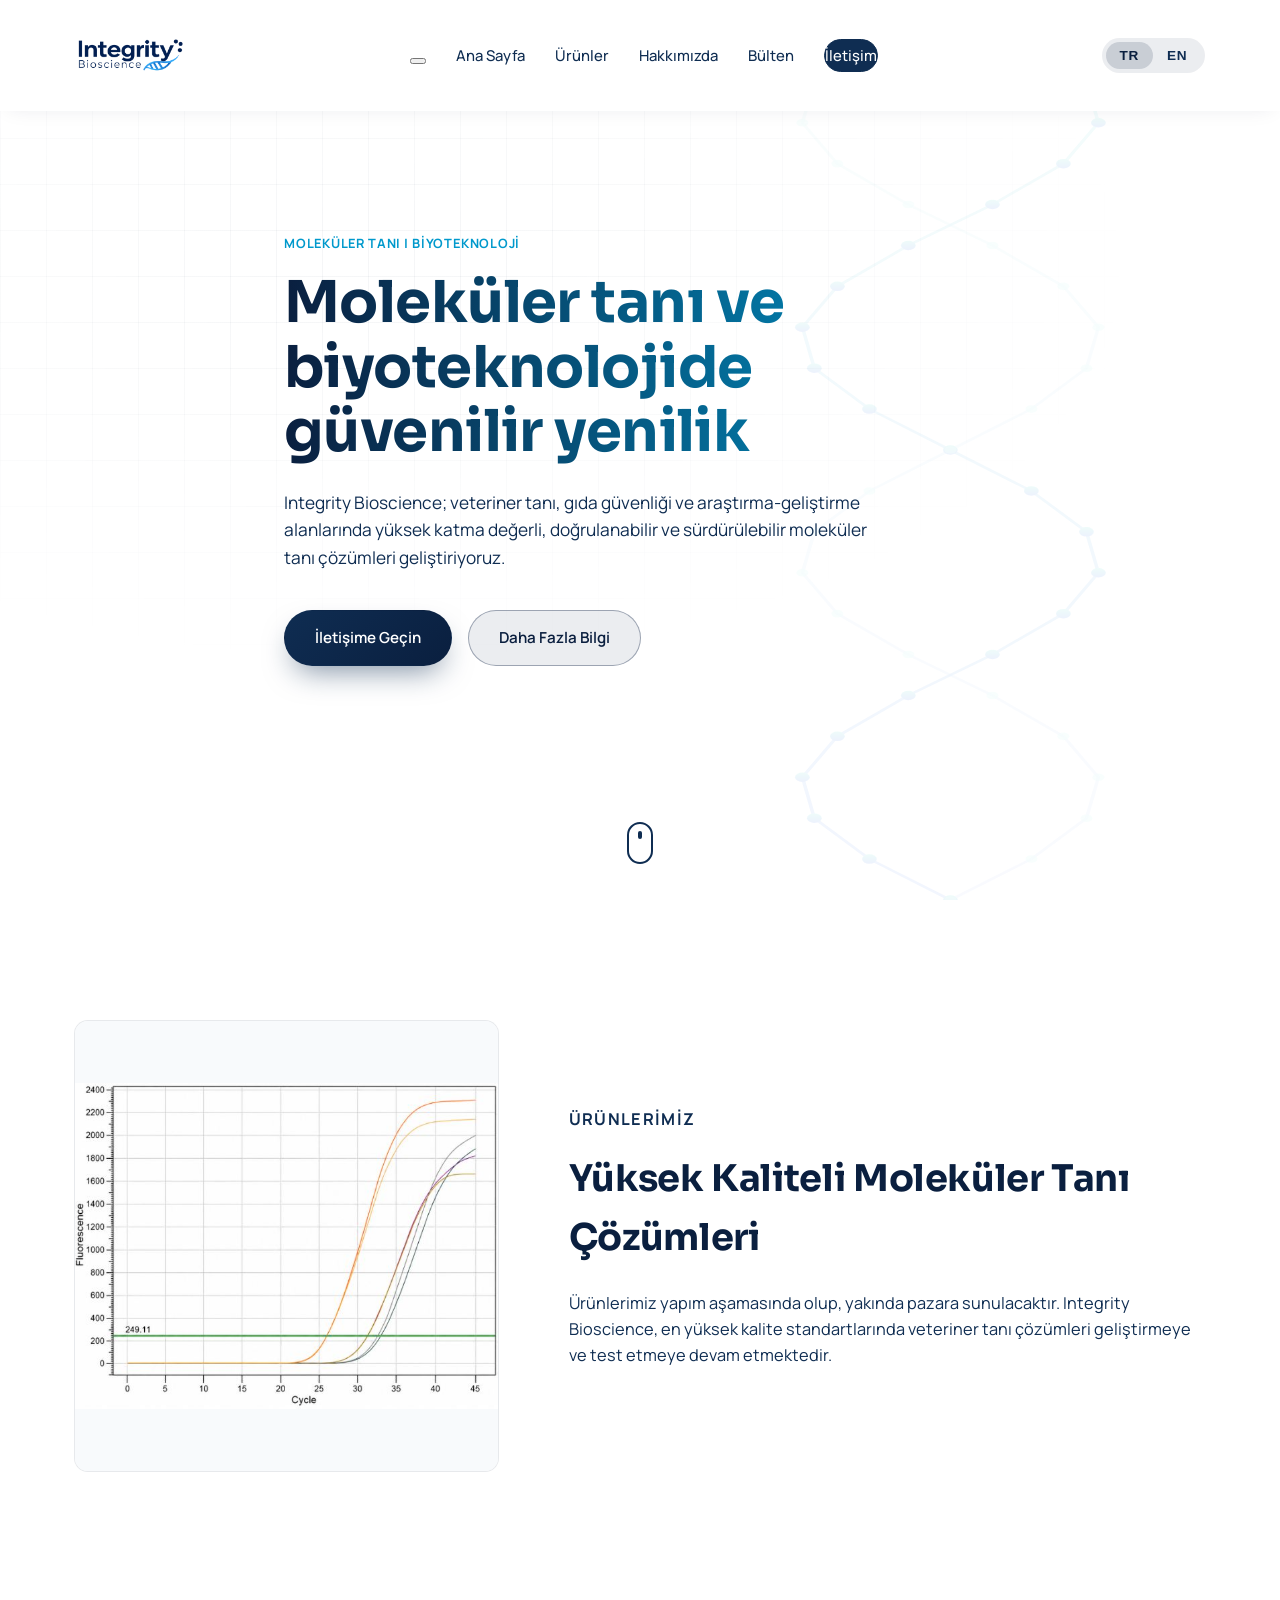
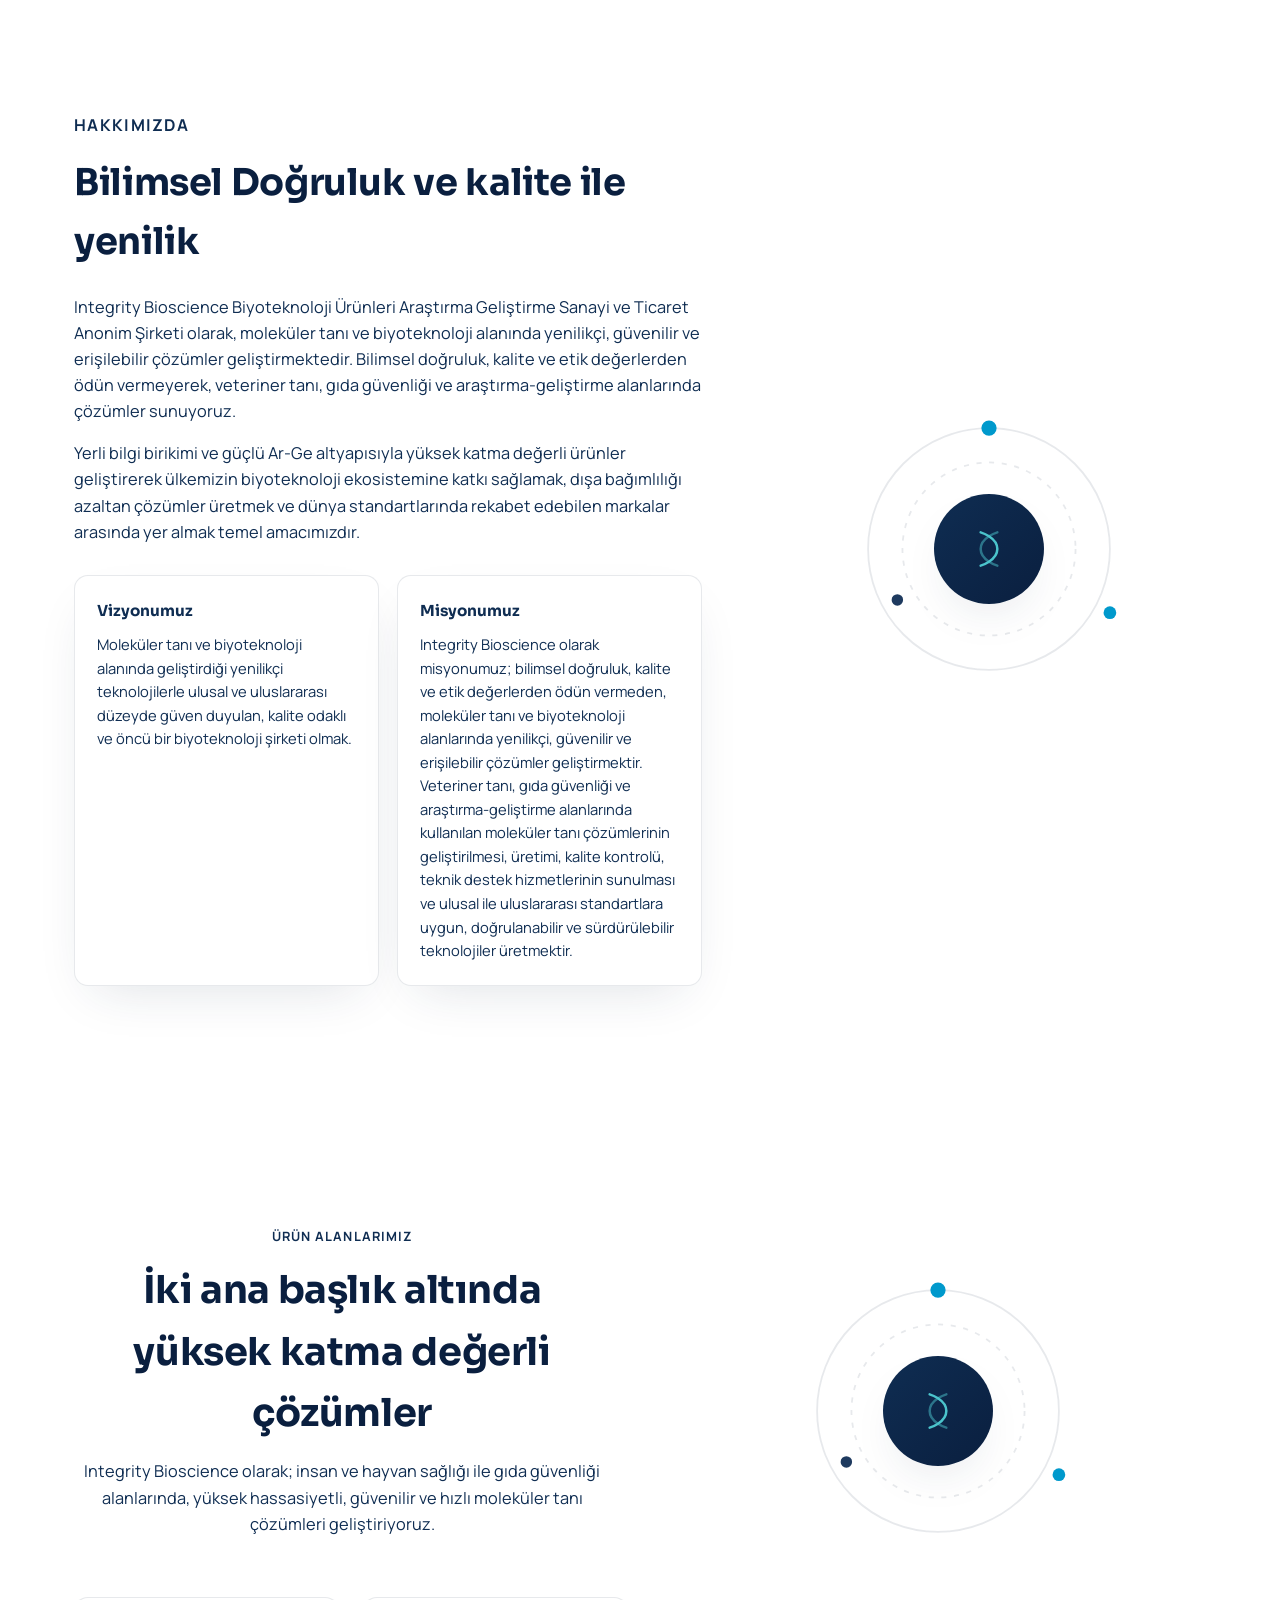
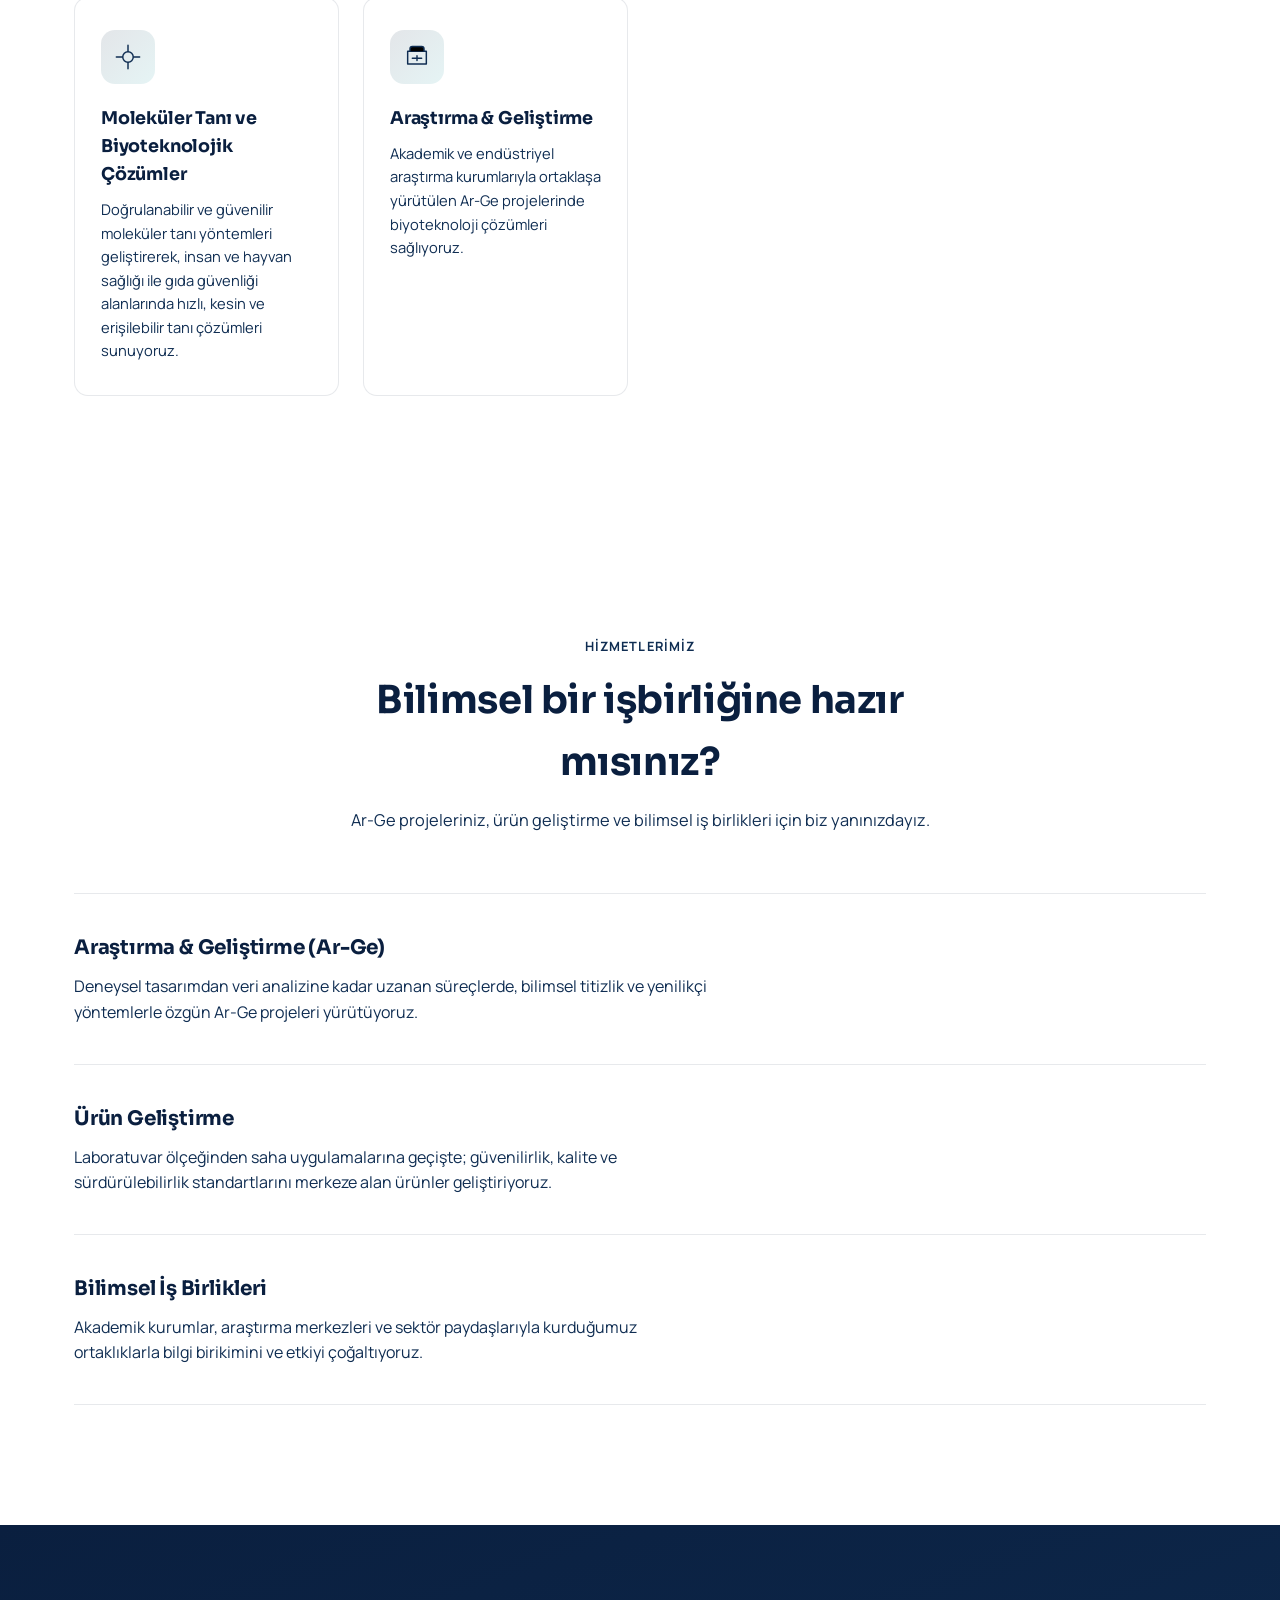
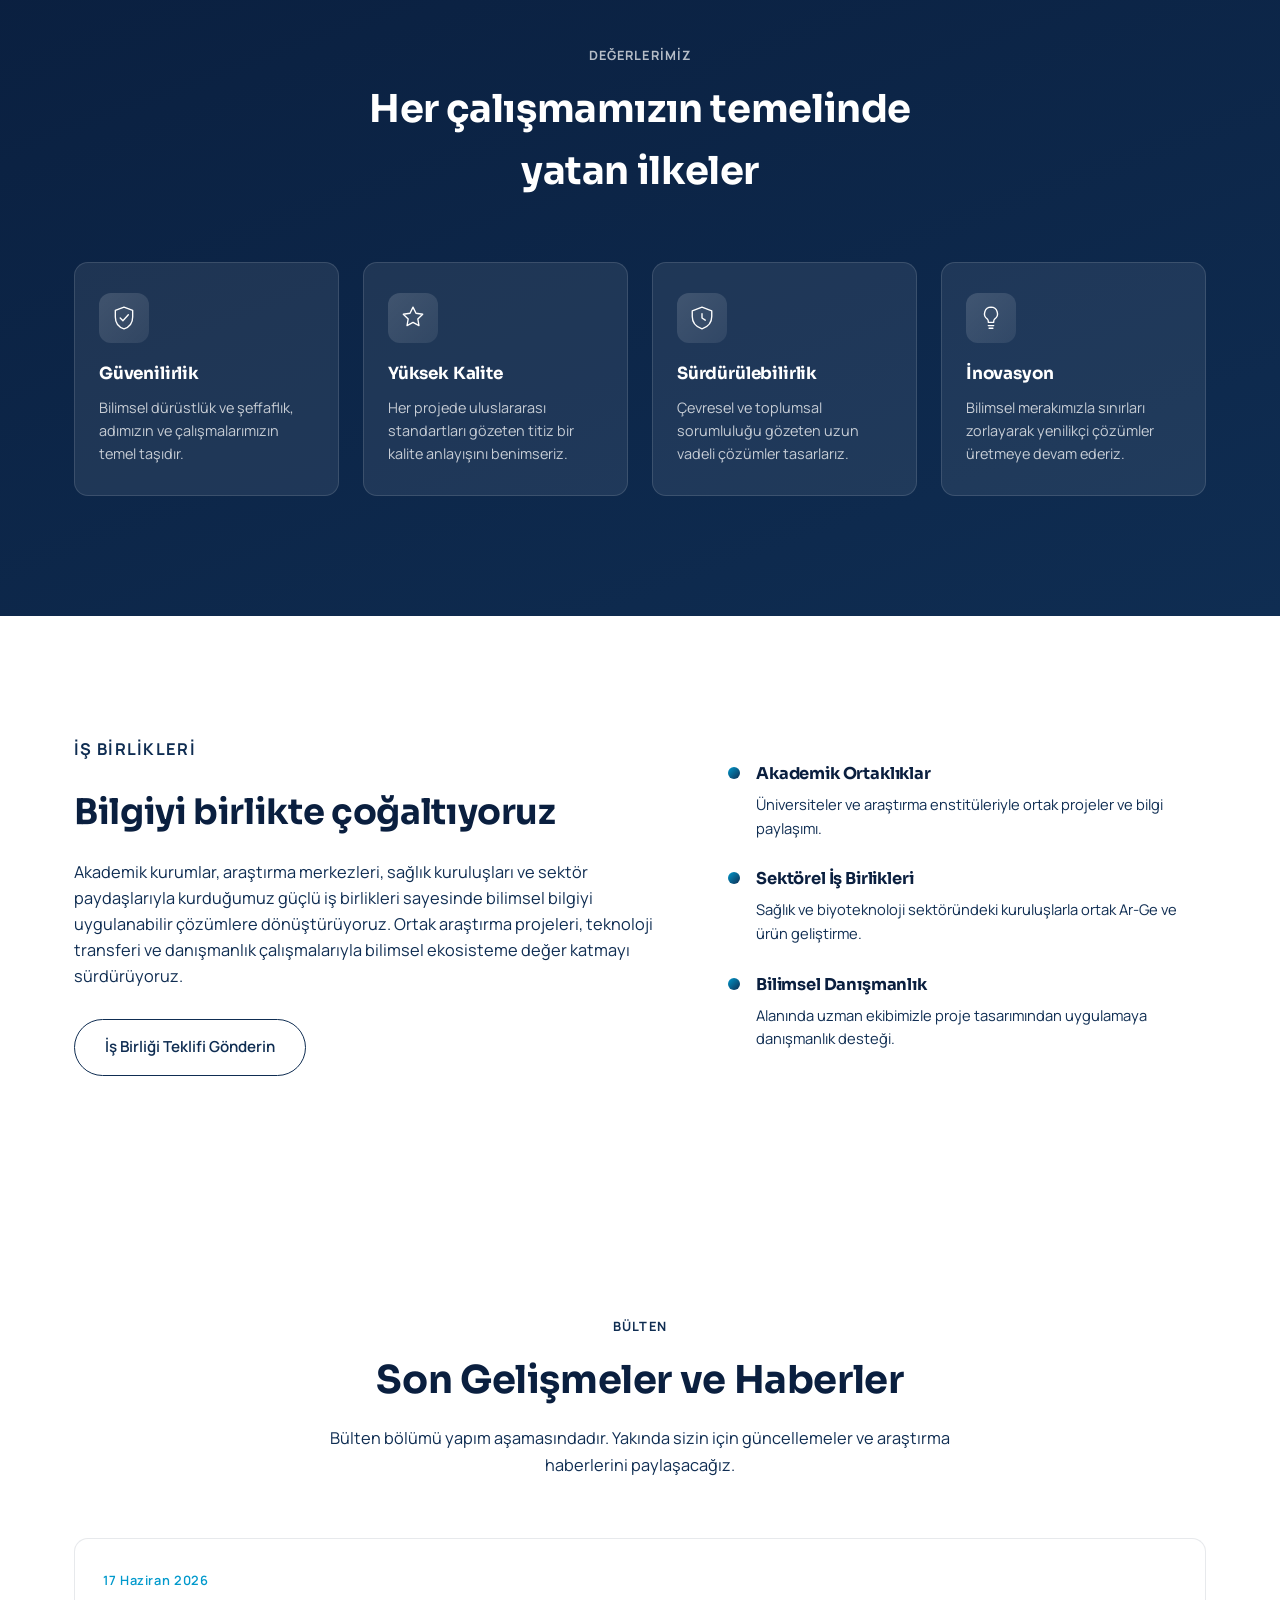
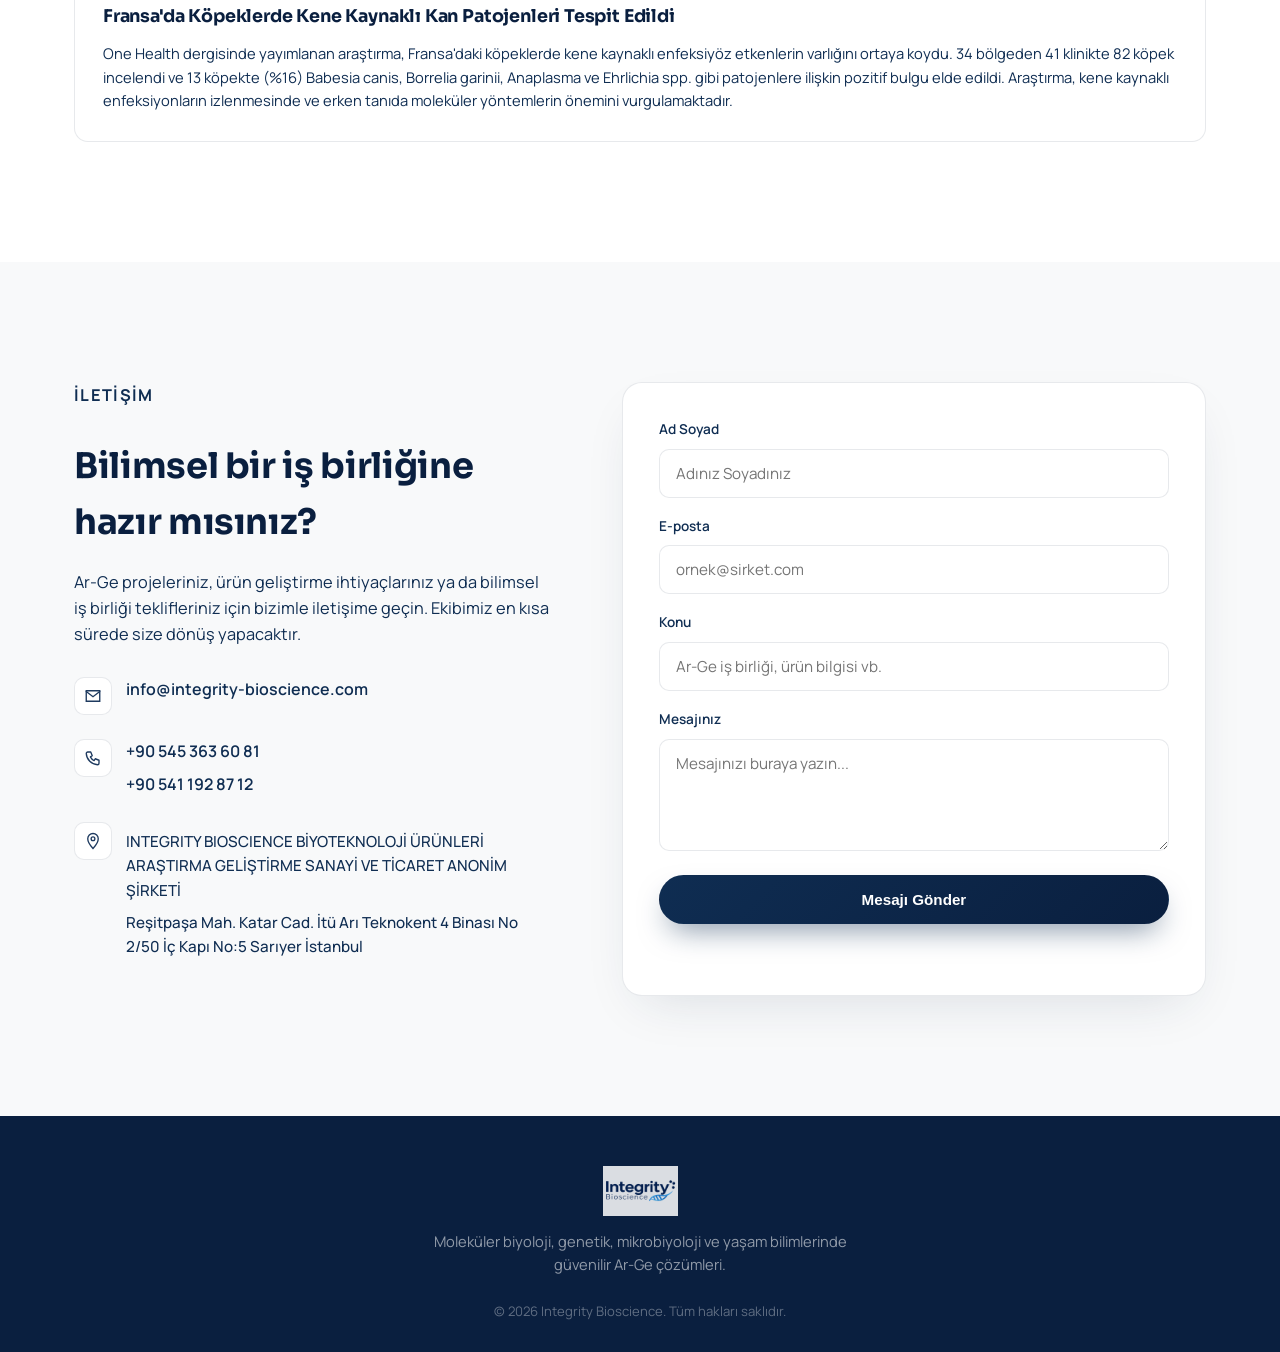
==== index.html @ 3651db97 "Use rotating orbit DNA visual in focus section; revert broken dna-svg override Co-Authored-By: Claud" ====
<!DOCTYPE html>
<html lang="tr">
<head>
<meta charset="UTF-8">
<meta name="viewport" content="width=device-width, initial-scale=1.0">
<title>Integrity Bioscience | Moleküler Tanı ve Biyoteknoloji Çözümleri</title>
<meta name="description" content="Integrity Bioscience; moleküler tanı, veteriner ürünleri, gıda güvenliği ve araştırma-geliştirme alanlarında yenilikçi, güvenilir ve kalite odaklı teknolojiler geliştiren biyoteknoloji şirketidir.">
<link rel="icon" href="assets/logo.png" type="image/png">
<link rel="preconnect" href="https://fonts.googleapis.com">
<link rel="preconnect" href="https://fonts.gstatic.com" crossorigin>
<link href="https://fonts.googleapis.com/css2?family=Manrope:wght@400;500;600;700;800&family=Sora:wght@500;600;700;800&display=swap" rel="stylesheet">
<link rel="stylesheet" href="css/style.css">
</head>
<body>

<!-- ======= Header ======= -->
<header class="site-header" id="header">
  <div class="container header-inner">
    <a href="#home" class="logo">
      <img src="assets/logo.png" alt="Integrity Bioscience" class="logo-img">
    </a>

    <nav class="main-nav" id="main-nav">
      <div class="nav-header">
        <button class="nav-close" id="nav-close" aria-label="Menüyü kapat">
          <span></span>
          <span></span>
        </button>
      </div>
      <a href="#home" data-tr="Ana Sayfa" data-en="Home">Ana Sayfa</a>
      <a href="#products" data-tr="Ürünler" data-en="Products">Ürünler</a>
      <a href="#about" data-tr="Hakkımızda" data-en="About">Hakkımızda</a>
      <a href="#news" data-tr="Bülten" data-en="News">Bülten</a>
      <a href="#contact" class="nav-cta" data-tr="İletişim" data-en="Contact">İletişim</a>
    </nav>

    <!-- Language Toggle -->
    <div class="lang-toggle">
      <button class="lang-btn active" data-lang="tr">TR</button>
      <button class="lang-btn" data-lang="en">EN</button>
    </div>

    <button class="nav-toggle" id="nav-toggle" aria-label="Menüyü aç/kapat" aria-expanded="false">
      <span></span><span></span><span></span>
    </button>
  </div>
</header>

<main>
  <!-- ======= Hero ======= -->
  <section class="hero" id="home">
    <div class="hero-bg" aria-hidden="true">
      <svg class="dna-svg" viewBox="0 0 400 800" preserveAspectRatio="none">
        <defs>
          <linearGradient id="strandA" x1="0" y1="0" x2="0" y2="1">
            <stop offset="0" stop-color="#34d7c4"/>
            <stop offset="1" stop-color="#2563eb"/>
          </linearGradient>
        </defs>
        <g id="dna-group">
        </g>
      </svg>
      <div class="hero-grid-overlay"></div>
    </div>

    <div class="container hero-inner">
      <p class="eyebrow reveal" data-tr="Moleküler Tanı | Biyoteknoloji" data-en="Molecular Diagnostics | Biotechnology">Moleküler Tanı | Biyoteknoloji</p>
      <h1 class="reveal"><span data-tr="Moleküler tanı ve biyoteknolojide" data-en="Reliable innovation in molecular">Moleküler tanı ve biyoteknolojide</span><br> <span class="gradient-text" data-tr="güvenilir yenilik" data-en="diagnostics and biotechnology">güvenilir yenilik</span></h1>
      <p class="hero-sub reveal" data-tr="Integrity Bioscience; veteriner tanı, gıda güvenliği ve araştırma-geliştirme alanlarında yüksek katma değerli, doğrulanabilir ve sürdürülebilir moleküler tanı çözümleri geliştiriyoruz." data-en="Integrity Bioscience develops high-value, verifiable, and sustainable molecular diagnostic solutions in veterinary diagnostics, food safety, and research development fields.">Integrity Bioscience; veteriner tanı, gıda güvenliği ve araştırma-geliştirme alanlarında yüksek katma değerli, doğrulanabilir ve sürdürülebilir moleküler tanı çözümleri geliştiriyoruz.</p>
      <div class="hero-actions reveal">
        <a href="#contact" class="btn btn-primary" data-tr="İletişime Geçin" data-en="Get in Touch">İletişime Geçin</a>
        <a href="#about" class="btn btn-ghost" data-tr="Daha Fazla Bilgi" data-en="Learn More">Daha Fazla Bilgi</a>
      </div>
    </div>

    <a href="#about" class="scroll-cue" aria-label="Aşağı kaydır">
      <span></span>
    </a>
  </section>

  <!-- ======= Products ======= -->
  <section class="section products" id="products">
    <div class="container products-inner">
      <div class="products-images">
        <article class="product-card">
          <div class="product-image">
            <img src="assets/product-2.jpg" alt="Grafik" loading="lazy">
          </div>
        </article>
      </div>

      <div class="products-content">
        <p class="section-eyebrow" data-tr="Ürünlerimiz" data-en="Our Products">Ürünlerimiz</p>
        <h2 data-tr="Yüksek Kaliteli Moleküler Tanı Çözümleri" data-en="High-Quality Molecular Diagnostic Solutions">Yüksek Kaliteli Moleküler Tanı Çözümleri</h2>
        <p data-tr="Ürünlerimiz yapım aşamasında olup, yakında pazara sunulacaktır. Integrity Bioscience, en yüksek kalite standartlarında veteriner tanı çözümleri geliştirmeye ve test etmeye devam etmektedir." data-en="Our products are currently under development and will be launched soon. Integrity Bioscience continues to develop and test veterinary diagnostic solutions to the highest quality standards.">Ürünlerimiz yapım aşamasında olup, yakında pazara sunulacaktır. Integrity Bioscience, en yüksek kalite standartlarında veteriner tanı çözümleri geliştirmeye ve test etmeye devam etmektedir.</p>
      </div>
    </div>
  </section>

  <!-- ======= About ======= -->
  <section class="section about" id="about">
    <div class="container about-grid">
      <div class="about-copy">
        <p class="section-eyebrow" data-tr="Hakkımızda" data-en="About">Hakkımızda</p>
        <h2 data-tr="Bilimsel Doğruluk ve kalite ile yenilik" data-en="Scientific Integrity, Quality and Innovation">Bilimsel Doğruluk ve kalite ile yenilik</h2>
        <p data-tr="Integrity Bioscience Biyoteknoloji Ürünleri Araştırma Geliştirme Sanayi ve Ticaret Anonim Şirketi olarak, moleküler tanı ve biyoteknoloji alanında yenilikçi, güvenilir ve erişilebilir çözümler geliştirmektedir. Bilimsel doğruluk, kalite ve etik değerlerden ödün vermeyerek, veteriner tanı, gıda güvenliği ve araştırma-geliştirme alanlarında çözümler sunuyoruz." data-en="As Integrity Bioscience Biotechnology Products Research Development Industry and Trade Inc., we develop innovative, reliable, and accessible solutions in molecular diagnostics and biotechnology. Without compromising on scientific accuracy, quality, and ethical values, we provide solutions in veterinary diagnostics, food safety, and research development fields.">Integrity Bioscience Biyoteknoloji Ürünleri Araştırma Geliştirme Sanayi ve Ticaret Anonim Şirketi olarak, moleküler tanı ve biyoteknoloji alanında yenilikçi, güvenilir ve erişilebilir çözümler geliştirmektedir. Bilimsel doğruluk, kalite ve etik değerlerden ödün vermeyerek, veteriner tanı, gıda güvenliği ve araştırma-geliştirme alanlarında çözümler sunuyoruz.</p>
        <p data-tr="Yerli bilgi birikimi ve güçlü Ar-Ge altyapısıyla yüksek katma değerli ürünler geliştirerek ülkemizin biyoteknoloji ekosistemine katkı sağlamak, dışa bağımlılığı azaltan çözümler üretmek ve dünya standartlarında rekabet edebilen markalar arasında yer almak temel amacımızdır." data-en="Our primary objective is to contribute to our country's biotechnology ecosystem by developing high-value products with indigenous knowledge and strong R&D infrastructure, producing solutions that reduce foreign dependency, and establishing ourselves among globally competitive brands.">Yerli bilgi birikimi ve güçlü Ar-Ge altyapısıyla yüksek katma değerli ürünler geliştirerek ülkemizin biyoteknoloji ekosistemine katkı sağlamak, dışa bağımlılığı azaltan çözümler üretmek ve dünya standartlarında rekabet edebilen markalar arasında yer almak temel amacımızdır.</p>

        <div class="mission-vision">
          <div class="mv-card">
            <span class="mv-label" data-tr="Vizyonumuz" data-en="Our Vision">Vizyonumuz</span>
            <p data-tr="Moleküler tanı ve biyoteknoloji alanında geliştirdiği yenilikçi teknolojilerle ulusal ve uluslararası düzeyde güven duyulan, kalite odaklı ve öncü bir biyoteknoloji şirketi olmak." data-en="To be a leading biotechnology company trusted at national and international levels, recognized for quality and innovation in molecular diagnostics and biotechnology.">Moleküler tanı ve biyoteknoloji alanında geliştirdiği yenilikçi teknolojilerle ulusal ve uluslararası düzeyde güven duyulan, kalite odaklı ve öncü bir biyoteknoloji şirketi olmak.</p>
          </div>
          <div class="mv-card">
            <span class="mv-label" data-tr="Misyonumuz" data-en="Our Mission">Misyonumuz</span>
            <p data-tr="Integrity Bioscience olarak misyonumuz; bilimsel doğruluk, kalite ve etik değerlerden ödün vermeden, moleküler tanı ve biyoteknoloji alanlarında yenilikçi, güvenilir ve erişilebilir çözümler geliştirmektir. Veteriner tanı, gıda güvenliği ve araştırma-geliştirme alanlarında kullanılan moleküler tanı çözümlerinin geliştirilmesi, üretimi, kalite kontrolü, teknik destek hizmetlerinin sunulması ve ulusal ile uluslararası standartlara uygun, doğrulanabilir ve sürdürülebilir teknolojiler üretmektir." data-en="Our mission is to develop innovative, reliable, and accessible solutions in molecular diagnostics and biotechnology without compromising scientific accuracy, quality, and ethical values. We develop, produce, and provide quality control and technical support for molecular diagnostic solutions used in veterinary diagnostics, food safety, and research development, creating verifiable and sustainable technologies that meet national and international standards.">Integrity Bioscience olarak misyonumuz; bilimsel doğruluk, kalite ve etik değerlerden ödün vermeden, moleküler tanı ve biyoteknoloji alanlarında yenilikçi, güvenilir ve erişilebilir çözümler geliştirmektir. Veteriner tanı, gıda güvenliği ve araştırma-geliştirme alanlarında kullanılan moleküler tanı çözümlerinin geliştirilmesi, üretimi, kalite kontrolü, teknik destek hizmetlerinin sunulması ve ulusal ile uluslararası standartlara uygun, doğrulanabilir ve sürdürülebilir teknolojiler üretmektir.</p>
          </div>
        </div>
      </div>

      <div class="about-visual" aria-hidden="true">
        <div class="orbit-card">
          <svg viewBox="0 0 220 220" class="orbit-svg">
            <circle cx="110" cy="110" r="95" class="orbit-ring ring-1"/>
            <circle cx="110" cy="110" r="68" class="orbit-ring ring-2"/>
            <circle cx="110" cy="110" r="40" class="orbit-ring ring-3"/>
            <g class="orbit-node node-1"><circle r="6"/></g>
            <g class="orbit-node node-2"><circle r="5"/></g>
            <g class="orbit-node node-3"><circle r="4.5"/></g>
          </svg>
          <div class="orbit-center">
            <svg viewBox="0 0 48 48" width="40" height="40">
              <path d="M14 4C14 4 34 10 34 24C34 38 14 44 14 44" stroke="currentColor" stroke-width="3" fill="none" stroke-linecap="round"/>
              <path d="M34 4C34 4 14 10 14 24C14 38 34 44 34 44" stroke="currentColor" stroke-width="3" fill="none" stroke-linecap="round" opacity="0.5"/>
            </svg>
          </div>
        </div>
      </div>
    </div>
  </section>

  <!-- ======= Focus Areas ======= -->
  <section class="section focus" id="focus">
    <div class="container">
      <div class="focus-head">
        <div class="section-head">
          <p class="section-eyebrow" data-tr="Ürün Alanlarımız" data-en="Product Areas">Ürün Alanlarımız</p>
          <h2 data-tr="İki ana başlık altında yüksek katma değerli çözümler" data-en="High-Value Solutions Under Two Main Areas">İki ana başlık altında yüksek katma değerli çözümler</h2>
          <p class="section-sub" data-tr="Integrity Bioscience olarak; insan ve hayvan sağlığı ile gıda güvenliği alanlarında, yüksek hassasiyetli, güvenilir ve hızlı moleküler tanı çözümleri geliştiriyoruz." data-en="As Integrity Bioscience, we develop highly sensitive, reliable, and rapid molecular diagnostic solutions in human and animal health and food safety.">Integrity Bioscience olarak; insan ve hayvan sağlığı ile gıda güvenliği alanlarında, yüksek hassasiyetli, güvenilir ve hızlı moleküler tanı çözümleri geliştiriyoruz.</p>
        </div>
        <div class="about-visual focus-dna" aria-hidden="true">
          <div class="orbit-card">
            <svg viewBox="0 0 220 220" class="orbit-svg">
              <circle cx="110" cy="110" r="95" class="orbit-ring ring-1"/>
              <circle cx="110" cy="110" r="68" class="orbit-ring ring-2"/>
              <circle cx="110" cy="110" r="40" class="orbit-ring ring-3"/>
              <g class="orbit-node node-1"><circle r="6"/></g>
              <g class="orbit-node node-2"><circle r="5"/></g>
              <g class="orbit-node node-3"><circle r="4.5"/></g>
            </svg>
            <div class="orbit-center">
              <svg viewBox="0 0 48 48" width="40" height="40">
                <path d="M14 4C14 4 34 10 34 24C34 38 14 44 14 44" stroke="currentColor" stroke-width="3" fill="none" stroke-linecap="round"/>
                <path d="M34 4C34 4 14 10 14 24C14 38 34 44 34 44" stroke="currentColor" stroke-width="3" fill="none" stroke-linecap="round" opacity="0.5"/>
              </svg>
            </div>
          </div>
        </div>
      </div>

      <div class="card-grid focus-grid">
        <article class="focus-card">
          <div class="icon-wrap">
            <svg viewBox="0 0 48 48" width="28" height="28"><path d="M24 4v10M24 34v10M4 24h10M34 24h10" stroke="currentColor" stroke-width="2.5" stroke-linecap="round"/><circle cx="24" cy="24" r="9" stroke="currentColor" stroke-width="2.5" fill="none"/></svg>
          </div>
          <h3 data-tr="Moleküler Tanı ve Biyoteknolojik Çözümler" data-en="Molecular Diagnostics and Biotechnological Solutions">Moleküler Tanı ve Biyoteknolojik Çözümler</h3>
          <p data-tr="Doğrulanabilir ve güvenilir moleküler tanı yöntemleri geliştirerek, insan ve hayvan sağlığı ile gıda güvenliği alanlarında hızlı, kesin ve erişilebilir tanı çözümleri sunuyoruz." data-en="We develop verifiable and reliable molecular diagnostic methods, providing rapid, accurate, and accessible diagnostic solutions in human and animal health and food safety.">Doğrulanabilir ve güvenilir moleküler tanı yöntemleri geliştirerek, insan ve hayvan sağlığı ile gıda güvenliği alanlarında hızlı, kesin ve erişilebilir tanı çözümleri sunuyoruz.</p>
        </article>

        <article class="focus-card">
          <div class="icon-wrap">
            <svg viewBox="0 0 48 48" width="28" height="28"><path d="M8 14h32v22H8z" stroke="currentColor" stroke-width="2.5" fill="none" stroke-linecap="round" stroke-linejoin="round"/><path d="M12 14v-4a4 4 0 0 1 4-4h16a4 4 0 0 1 4 4v4M24 22v8M16 26h16" stroke="currentColor" stroke-width="2.5" stroke-linecap="round" stroke-linejoin="round"/></svg>
          </div>
          <h3 data-tr="Araştırma & Geliştirme" data-en="Research & Development">Araştırma & Geliştirme</h3>
          <p data-tr="Akademik ve endüstriyel araştırma kurumlarıyla ortaklaşa yürütülen Ar-Ge projelerinde biyoteknoloji çözümleri sağlıyoruz." data-en="We provide biotechnology solutions in R&D projects conducted jointly with academic and industrial research institutions.">Akademik ve endüstriyel araştırma kurumlarıyla ortaklaşa yürütülen Ar-Ge projelerinde biyoteknoloji çözümleri sağlıyoruz.</p>
        </article>
      </div>
    </div>
  </section>

  <!-- ======= Services ======= -->
  <section class="section services" id="services">
    <div class="container">
      <div class="section-head">
        <p class="section-eyebrow" data-tr="Hizmetlerimiz" data-en="Our Services">Hizmetlerimiz</p>
        <h2 data-tr="Bilimsel bir işbirliğine hazır mısınız?" data-en="Ready for Scientific Collaboration?">Bilimsel bir işbirliğine hazır mısınız?</h2>
        <p class="section-sub" data-tr="Ar-Ge projeleriniz, ürün geliştirme ve bilimsel iş birlikleri için biz yanınızdayız." data-en="We are here for your R&D projects, product development, and scientific collaborations.">Ar-Ge projeleriniz, ürün geliştirme ve bilimsel iş birlikleri için biz yanınızdayız.</p>
      </div>

      <div class="services-grid">
        <article class="service-row">
          <div class="service-body">
            <h3 data-tr="Araştırma &amp; Geliştirme (Ar-Ge)" data-en="Research &amp; Development (R&amp;D)">Araştırma &amp; Geliştirme (Ar-Ge)</h3>
            <p data-tr="Deneysel tasarımdan veri analizine kadar uzanan süreçlerde, bilimsel titizlik ve yenilikçi yöntemlerle özgün Ar-Ge projeleri yürütüyoruz." data-en="We conduct original R&D projects with scientific rigor and innovative methods, from experimental design to data analysis.">Deneysel tasarımdan veri analizine kadar uzanan süreçlerde, bilimsel titizlik ve yenilikçi yöntemlerle özgün Ar-Ge projeleri yürütüyoruz.</p>
          </div>
        </article>
        <article class="service-row">
          <div class="service-body">
            <h3 data-tr="Ürün Geliştirme" data-en="Product Development">Ürün Geliştirme</h3>
            <p data-tr="Laboratuvar ölçeğinden saha uygulamalarına geçişte; güvenilirlik, kalite ve sürdürülebilirlik standartlarını merkeze alan ürünler geliştiriyoruz." data-en="We develop products that prioritize reliability, quality, and sustainability standards when transitioning from laboratory scale to field applications.">Laboratuvar ölçeğinden saha uygulamalarına geçişte; güvenilirlik, kalite ve sürdürülebilirlik standartlarını merkeze alan ürünler geliştiriyoruz.</p>
          </div>
        </article>
        <article class="service-row">
          <div class="service-body">
            <h3 data-tr="Bilimsel İş Birlikleri" data-en="Scientific Partnerships">Bilimsel İş Birlikleri</h3>
            <p data-tr="Akademik kurumlar, araştırma merkezleri ve sektör paydaşlarıyla kurduğumuz ortaklıklarla bilgi birikimini ve etkiyi çoğaltıyoruz." data-en="Through partnerships with academic institutions, research centers, and industry stakeholders, we amplify knowledge and impact.">Akademik kurumlar, araştırma merkezleri ve sektör paydaşlarıyla kurduğumuz ortaklıklarla bilgi birikimini ve etkiyi çoğaltıyoruz.</p>
          </div>
        </article>
      </div>
    </div>
  </section>

  <!-- ======= Values ======= -->
  <section class="section values" id="values">
    <div class="container">
      <div class="section-head light">
        <p class="section-eyebrow" data-tr="Değerlerimiz" data-en="Our Values">Değerlerimiz</p>
        <h2 data-tr="Her çalışmamızın temelinde yatan ilkeler" data-en="Principles Underlying All Our Work">Her çalışmamızın temelinde yatan ilkeler</h2>
      </div>

      <div class="values-grid">
        <div class="value-item">
          <div class="value-icon">
            <svg viewBox="0 0 48 48" width="26" height="26"><path d="M24 4l16 6v12c0 11-7 19-16 22-9-3-16-11-16-22V10z" stroke="currentColor" stroke-width="2.5" fill="none" stroke-linejoin="round"/><path d="M17 24l5 5 10-11" stroke="currentColor" stroke-width="2.5" fill="none" stroke-linecap="round" stroke-linejoin="round"/></svg>
          </div>
          <h3 data-tr="Güvenilirlik" data-en="Reliability">Güvenilirlik</h3>
          <p data-tr="Bilimsel dürüstlük ve şeffaflık, adımızın ve çalışmalarımızın temel taşıdır." data-en="Scientific integrity and transparency are the cornerstones of our name and work.">Bilimsel dürüstlük ve şeffaflık, adımızın ve çalışmalarımızın temel taşıdır.</p>
        </div>
        <div class="value-item">
          <div class="value-icon">
            <svg viewBox="0 0 48 48" width="26" height="26"><path d="M24 4l5.5 11.2 12.4 1.8-9 8.7 2.1 12.3L24 32l-11 6 2.1-12.3-9-8.7 12.4-1.8z" stroke="currentColor" stroke-width="2.5" fill="none" stroke-linejoin="round"/></svg>
          </div>
          <h3 data-tr="Yüksek Kalite" data-en="High Quality">Yüksek Kalite</h3>
          <p data-tr="Her projede uluslararası standartları gözeten titiz bir kalite anlayışını benimseriz." data-en="We embrace rigorous quality standards that respect international norms in every project.">Her projede uluslararası standartları gözeten titiz bir kalite anlayışını benimseriz.</p>
        </div>
        <div class="value-item">
          <div class="value-icon">
            <svg viewBox="0 0 48 48" width="26" height="26"><path d="M24 44c11-4 18-12 18-23V11l-18-7-18 7v10c0 11 7 19 18 23Z" stroke="currentColor" stroke-width="2.5" fill="none" stroke-linejoin="round"/><path d="M24 16v8l6 4" stroke="currentColor" stroke-width="2.5" fill="none" stroke-linecap="round" stroke-linejoin="round"/></svg>
          </div>
          <h3 data-tr="Sürdürülebilirlik" data-en="Sustainability">Sürdürülebilirlik</h3>
          <p data-tr="Çevresel ve toplumsal sorumluluğu gözeten uzun vadeli çözümler tasarlarız." data-en="We design long-term solutions that consider environmental and social responsibility.">Çevresel ve toplumsal sorumluluğu gözeten uzun vadeli çözümler tasarlarız.</p>
        </div>
        <div class="value-item">
          <div class="value-icon">
            <svg viewBox="0 0 48 48" width="26" height="26"><path d="M24 4a12 12 0 0 1 7 21.7c-1.3 1-2 2.6-2 4.3v2H19v-2c0-1.7-.7-3.3-2-4.3A12 12 0 0 1 24 4Z" stroke="currentColor" stroke-width="2.5" fill="none" stroke-linejoin="round"/><line x1="19" y1="38" x2="29" y2="38" stroke="currentColor" stroke-width="2.5" stroke-linecap="round"/><line x1="20.5" y1="43" x2="27.5" y2="43" stroke="currentColor" stroke-width="2.5" stroke-linecap="round"/></svg>
          </div>
          <h3 data-tr="İnovasyon" data-en="Innovation">İnovasyon</h3>
          <p data-tr="Bilimsel merakımızla sınırları zorlayarak yenilikçi çözümler üretmeye devam ederiz." data-en="We continue to produce innovative solutions by pushing boundaries with scientific curiosity.">Bilimsel merakımızla sınırları zorlayarak yenilikçi çözümler üretmeye devam ederiz.</p>
        </div>
      </div>
    </div>
  </section>

  <!-- ======= Partners / Collaboration ======= -->
  <section class="section partners" id="partners">
    <div class="container partners-inner">
      <div class="partners-copy">
        <p class="section-eyebrow" data-tr="İş Birlikleri" data-en="Partnerships">İş Birlikleri</p>
        <h2 data-tr="Bilgiyi birlikte çoğaltıyoruz" data-en="Multiplying Knowledge Together">Bilgiyi birlikte çoğaltıyoruz</h2>
        <p data-tr="Akademik kurumlar, araştırma merkezleri, sağlık kuruluşları ve sektör paydaşlarıyla kurduğumuz güçlü iş birlikleri sayesinde bilimsel bilgiyi uygulanabilir çözümlere dönüştürüyoruz. Ortak araştırma projeleri, teknoloji transferi ve danışmanlık çalışmalarıyla bilimsel ekosisteme değer katmayı sürdürüyoruz." data-en="Through strong partnerships with academic institutions, research centers, healthcare organizations, and industry stakeholders, we transform scientific knowledge into practical solutions. We continue to add value to the scientific ecosystem through joint research projects, technology transfer, and consulting services.">Akademik kurumlar, araştırma merkezleri, sağlık kuruluşları ve sektör paydaşlarıyla kurduğumuz güçlü iş birlikleri sayesinde bilimsel bilgiyi uygulanabilir çözümlere dönüştürüyoruz. Ortak araştırma projeleri, teknoloji transferi ve danışmanlık çalışmalarıyla bilimsel ekosisteme değer katmayı sürdürüyoruz.</p>
        <a href="#contact" class="btn btn-outline" data-tr="İş Birliği Teklifi Gönderin" data-en="Submit Partnership Proposal">İş Birliği Teklifi Gönderin</a>
      </div>
      <div class="partners-points">
        <div class="point">
          <span class="point-dot"></span>
          <div>
            <h4 data-tr="Akademik Ortaklıklar" data-en="Academic Partnerships">Akademik Ortaklıklar</h4>
            <p data-tr="Üniversiteler ve araştırma enstitüleriyle ortak projeler ve bilgi paylaşımı." data-en="Joint projects and knowledge sharing with universities and research institutes.">Üniversiteler ve araştırma enstitüleriyle ortak projeler ve bilgi paylaşımı.</p>
          </div>
        </div>
        <div class="point">
          <span class="point-dot"></span>
          <div>
            <h4 data-tr="Sektörel İş Birlikleri" data-en="Industrial Partnerships">Sektörel İş Birlikleri</h4>
            <p data-tr="Sağlık ve biyoteknoloji sektöründeki kuruluşlarla ortak Ar-Ge ve ürün geliştirme." data-en="Joint R&D and product development with organizations in the healthcare and biotechnology sectors.">Sağlık ve biyoteknoloji sektöründeki kuruluşlarla ortak Ar-Ge ve ürün geliştirme.</p>
          </div>
        </div>
        <div class="point">
          <span class="point-dot"></span>
          <div>
            <h4 data-tr="Bilimsel Danışmanlık" data-en="Scientific Consulting">Bilimsel Danışmanlık</h4>
            <p data-tr="Alanında uzman ekibimizle proje tasarımından uygulamaya danışmanlık desteği." data-en="Consulting support from our expert team, from project design to implementation.">Alanında uzman ekibimizle proje tasarımından uygulamaya danışmanlık desteği.</p>
          </div>
        </div>
      </div>
    </div>
  </section>

  <!-- ======= News / Blog ======= -->
  <section class="section news" id="news">
    <div class="container">
      <div class="section-head">
        <p class="section-eyebrow" data-tr="Bülten" data-en="News">Bülten</p>
        <h2 data-tr="Son Gelişmeler ve Haberler" data-en="Latest Updates and News">Son Gelişmeler ve Haberler</h2>
        <p class="section-sub" data-tr="Bülten bölümü yapım aşamasındadır. Yakında sizin için güncellemeler ve araştırma haberlerini paylaşacağız." data-en="Our news section is currently under development. We will be sharing updates and research news with you soon.">Bülten bölümü yapım aşamasındadır. Yakında sizin için güncellemeler ve araştırma haberlerini paylaşacağız.</p>
      </div>

      <div class="news-grid">
        <article class="news-card" data-article-id="tick-borne">
          <div class="news-date" data-tr="17 Haziran 2026" data-en="June 17, 2026">17 Haziran 2026</div>
          <h3 data-tr="Fransa'da Köpeklerde Kene Kaynaklı Kan Patojenleri Tespit Edildi" data-en="Tick-borne Blood Pathogens Detected in Dogs in France">Fransa'da Köpeklerde Kene Kaynaklı Kan Patojenleri Tespit Edildi</h3>
          <p data-tr="One Health dergisinde yayımlanan araştırma, Fransa'daki köpeklerde kene kaynaklı enfeksiyöz etkenlerin varlığını ortaya koydu. 34 bölgeden 41 klinikte 82 köpek incelendi ve 13 köpekte (%16) Babesia canis, Borrelia garinii, Anaplasma ve Ehrlichia spp. gibi patojenlere ilişkin pozitif bulgu elde edildi. Araştırma, kene kaynaklı enfeksiyonların izlenmesinde ve erken tanıda moleküler yöntemlerin önemini vurgulamaktadır." data-en="A study published in the One Health journal revealed the presence of tick-borne infectious agents in dogs in France. Dogs from 41 clinics across 34 regions were examined, with positive findings for pathogens such as Babesia canis, Borrelia garinii, Anaplasma, and Ehrlichia spp. in 13 dogs (16%). The research emphasizes the importance of molecular methods in monitoring tick-borne infections and early diagnosis.">Fransa'da Köpeklerde Kene Kaynaklı Kan Patojenleri Tespit Edildi</p>
        </article>

      </div>
    </div>
  </section>

  <!-- ======= Contact ======= -->
  <section class="section contact" id="contact">
    <div class="container contact-inner">
      <div class="contact-info">
        <p class="section-eyebrow" data-tr="İletişim" data-en="Contact">İletişim</p>
        <h2 data-tr="Bilimsel bir iş birliğine hazır mısınız?" data-en="Ready for Scientific Collaboration?">Bilimsel bir iş birliğine hazır mısınız?</h2>
        <p data-tr="Ar-Ge projeleriniz, ürün geliştirme ihtiyaçlarınız ya da bilimsel iş birliği teklifleriniz için bizimle iletişime geçin. Ekibimiz en kısa sürede size dönüş yapacaktır." data-en="Contact us for your R&D projects, product development needs, or scientific partnership proposals. Our team will get back to you as soon as possible.">Ar-Ge projeleriniz, ürün geliştirme ihtiyaçlarınız ya da bilimsel iş birliği teklifleriniz için bizimle iletişime geçin. Ekibimiz en kısa sürede size dönüş yapacaktır.</p>

        <ul class="contact-list">
          <li>
            <span class="contact-icon" aria-hidden="true">
              <svg viewBox="0 0 24 24" width="18" height="18"><path d="M3 5h18v14H3z" stroke="currentColor" stroke-width="1.8" fill="none"/><path d="M3 6l9 7 9-7" stroke="currentColor" stroke-width="1.8" fill="none" stroke-linecap="round"/></svg>
            </span>
            <a href="mailto:info@integrity-bioscience.com">info@integrity-bioscience.com</a>
          </li>
          <li>
            <span class="contact-icon" aria-hidden="true">
              <svg viewBox="0 0 24 24" width="18" height="18"><path d="M5 4h4l2 5-2.5 1.5a11 11 0 0 0 5 5L15 13l5 2v4a2 2 0 0 1-2 2A16 16 0 0 1 3 6a2 2 0 0 1 2-2Z" stroke="currentColor" stroke-width="1.8" fill="none" stroke-linejoin="round"/></svg>
            </span>
            <div class="contact-phones">
              <a href="tel:+905453636081">+90 545 363 60 81</a>
              <a href="tel:+905411928712">+90 541 192 87 12</a>
            </div>
          </li>
          <li>
            <span class="contact-icon" aria-hidden="true">
              <svg viewBox="0 0 24 24" width="18" height="18"><path d="M12 22s7-7.5 7-13a7 7 0 1 0-14 0c0 5.5 7 13 7 13Z" stroke="currentColor" stroke-width="1.8" fill="none"/><circle cx="12" cy="9" r="2.5" stroke="currentColor" stroke-width="1.8" fill="none"/></svg>
            </span>
            <div class="contact-address">
              <p data-tr="INTEGRITY BIOSCIENCE BİYOTEKNOLOJİ ÜRÜNLERİ ARAŞTIRMA GELİŞTİRME SANAYİ VE TİCARET ANONİM ŞİRKETİ" data-en="INTEGRITY BIOSCIENCE BIOTECHNOLOGY PRODUCTS RESEARCH DEVELOPMENT INDUSTRY AND TRADE INC.">INTEGRITY BIOSCIENCE BİYOTEKNOLOJİ ÜRÜNLERİ ARAŞTIRMA GELİŞTİRME SANAYİ VE TİCARET ANONİM ŞİRKETİ</p>
              <p data-tr="Reşitpaşa Mah. Katar Cad. İtü Arı Teknokent 4 Binası No 2/50 İç Kapı No:5 Sarıyer İstanbul" data-en="Reşitpaşa Mah. Katar Cad. İtü Arı Teknokent 4 Building No 2/50 Inner Door No:5 Sarıyer Istanbul">Reşitpaşa Mah. Katar Cad. İtü Arı Teknokent 4 Binası No 2/50 İç Kapı No:5 Sarıyer İstanbul</p>
            </div>
          </li>
        </ul>
      </div>

      <form class="contact-form" id="contact-form" action="https://formspree.io/f/xzedwwrj" method="POST" novalidate>
        <div class="form-row">
          <label for="name" data-tr="Ad Soyad" data-en="Full Name">Ad Soyad</label>
          <input type="text" id="name" name="name" required placeholder="Adınız Soyadınız" data-placeholder-tr="Adınız Soyadınız" data-placeholder-en="Your Full Name">
        </div>
        <div class="form-row">
          <label for="email" data-tr="E-posta" data-en="Email">E-posta</label>
          <input type="email" id="email" name="email" required placeholder="ornek@sirket.com" data-placeholder-tr="ornek@sirket.com" data-placeholder-en="example@company.com">
        </div>
        <div class="form-row">
          <label for="subject" data-tr="Konu" data-en="Subject">Konu</label>
          <input type="text" id="subject" name="subject" placeholder="Ar-Ge iş birliği, ürün bilgisi vb." data-placeholder-tr="Ar-Ge iş birliği, ürün bilgisi vb." data-placeholder-en="R&D collaboration, product information, etc.">
        </div>
        <div class="form-row">
          <label for="message" data-tr="Mesajınız" data-en="Message">Mesajınız</label>
          <textarea id="message" name="message" rows="4" required placeholder="Mesajınızı buraya yazın..." data-placeholder-tr="Mesajınızı buraya yazın..." data-placeholder-en="Enter your message here..."></textarea>
        </div>
        <button type="submit" class="btn btn-primary full" data-tr="Mesajı Gönder" data-en="Send Message">Mesajı Gönder</button>
        <p class="form-note" id="form-note" role="status" aria-live="polite"></p>
      </form>
    </div>
  </section>
</main>

<!-- ======= Article Modal ======= -->
<div id="articleModal" class="modal">
  <div class="modal-content">
    <button class="modal-close" id="modalClose">&times;</button>
    <article class="modal-article" id="modalArticle"></article>
  </div>
</div>

<!-- ======= Footer ======= -->
<footer class="site-footer">
  <div class="container footer-inner">
    <a href="#home" class="logo footer-logo">
      <img src="assets/logo.png" alt="Integrity Bioscience" class="logo-img">
    </a>
    <p class="footer-tagline" data-tr="Moleküler biyoloji, genetik, mikrobiyoloji ve yaşam bilimlerinde güvenilir Ar-Ge çözümleri." data-en="Reliable R&D solutions in molecular biology, genetics, microbiology, and life sciences.">Moleküler biyoloji, genetik, mikrobiyoloji ve yaşam bilimlerinde güvenilir Ar-Ge çözümleri.</p>
    <p class="footer-copy"><span>&copy; <span id="year"></span> Integrity Bioscience.</span> <span data-tr="Tüm hakları saklıdır." data-en="All rights reserved.">Tüm hakları saklıdır.</span></p>
  </div>
</footer>

<script src="js/script.js"></script>
</body>
</html>
---- css/style.css ----
/* ===================================================
   Integrity Bioscience — Stylesheet
=================================================== */

:root {
  --navy-900: #0a1f3f;
  --navy-800: #0f2d52;
  --navy-700: #163d66;
  --teal-400: #0099cc;
  --teal-300: #4bc4cc;
  --blue-500: #1e3a5f;
  --blue-400: #2d4a7f;
  --ink-900: #1a2f4a;
  --ink-700: #3d5a7a;
  --ink-500: #667a8f;
  --paper-50: #ffffff;
  --paper-100: #f8fafc;
  --line: rgba(26, 47, 74, 0.1);
  --radius-lg: 20px;
  --radius-md: 14px;
  --radius-sm: 10px;
  --shadow-soft: 0 20px 50px -20px rgba(26, 47, 74, 0.15);
  --font-head: "Sora", "Manrope", sans-serif;
  --font-body: "Manrope", sans-serif;
  --ease: cubic-bezier(.22, 1, .36, 1);
}

* { box-sizing: border-box; }
html { scroll-behavior: smooth; }

body {
  margin: 0;
  font-family: var(--font-body);
  color: var(--navy-900);
  background: #ffffff;
  -webkit-font-smoothing: antialiased;
  line-height: 1.6;
}

h1, h2, h3, h4 {
  font-family: var(--font-head);
  margin: 0;
  color: var(--navy-900);
  letter-spacing: -0.01em;
}

p { margin: 0; color: var(--navy-800); }

a { color: inherit; text-decoration: none; }

img, svg { display: block; max-width: 100%; }

.container {
  width: 100%;
  max-width: 1180px;
  margin: 0 auto;
  padding: 0 24px;
}

section.section { padding: 120px 0; }

/* ---------- Buttons ---------- */
.btn {
  display: inline-flex;
  align-items: center;
  justify-content: center;
  gap: 8px;
  padding: 15px 30px;
  border-radius: 100px;
  font-weight: 600;
  font-size: 0.95rem;
  transition: transform .25s var(--ease), box-shadow .25s var(--ease), background .25s, color .25s, border-color .25s;
  border: 1px solid transparent;
  cursor: pointer;
  white-space: nowrap;
}
.btn-primary {
  background: linear-gradient(135deg, var(--navy-800), var(--navy-900));
  color: #fff;
  box-shadow: 0 14px 30px -10px rgba(15, 45, 82, 0.55);
}
.btn-primary:hover { transform: translateY(-2px); box-shadow: 0 18px 36px -10px rgba(15, 45, 82, 0.65); }
.btn-ghost {
  background: rgba(10,31,63,0.08);
  color: var(--navy-900);
  border-color: rgba(10,31,63,0.35);
  backdrop-filter: blur(6px);
}
.btn-ghost:hover { background: rgba(10,31,63,0.18); transform: translateY(-2px); }
.btn-outline {
  background: transparent;
  color: var(--navy-800);
  border-color: var(--navy-800);
  margin-top: 8px;
}
.btn-outline:hover { background: var(--navy-800); color: #fff; transform: translateY(-2px); }
.btn.full { width: 100%; margin-top: 6px; }

/* ---------- Header ---------- */
.site-header {
  position: fixed;
  top: 0; left: 0; right: 0;
  z-index: 100;
  padding: 18px 0;
  transition: padding .3s var(--ease), box-shadow .3s var(--ease);
  background: rgba(255, 255, 255, 0.98);
  backdrop-filter: blur(10px);
  box-shadow: 0 4px 20px -8px rgba(10, 31, 63, 0.1);
}
.site-header.scrolled {
  padding: 12px 0;
}
.header-inner {
  display: flex;
  align-items: center;
  justify-content: space-between;
  gap: 24px;
}
.logo {
  display: flex;
  align-items: center;
  gap: 10px;
  color: var(--navy-900);
  font-family: var(--font-head);
  font-size: 1.05rem;
  font-weight: 600;
  transition: transform .2s var(--ease), color .3s var(--ease);
}
.logo:hover { transform: scale(1.08); }
.logo-img { height: 75px; width: auto; display: block; max-width: 180px; }

.main-nav { display: flex; align-items: center; gap: 30px; }
.main-nav a {
  color: var(--navy-800);
  font-size: 0.93rem;
  font-weight: 500;
  position: relative;
  padding: 4px 0;
  transition: color .2s;
}
.main-nav a:not(.nav-cta)::after {
  content: "";
  position: absolute;
  left: 0; bottom: -4px;
  width: 0%; height: 2px;
  background: #0099cc;
  transition: width .25s var(--ease);
}
.main-nav a:not(.nav-cta):hover { color: #0099cc; }
.main-nav a:not(.nav-cta):hover::after { width: 100%; }

.nav-cta {
  background: var(--navy-800);
  border: 1px solid var(--navy-800);
  padding: 9px 20px;
  border-radius: 100px;
  color: #fff !important;
  transition: background .2s, transform .2s;
}
.nav-cta:hover { background: var(--navy-900); transform: translateY(-1px); }

.nav-toggle {
  display: none !important;
  flex-direction: column;
  gap: 5px;
  background: none;
  border: none;
  cursor: pointer;
  padding: 6px;
}
.nav-toggle span {
  width: 24px; height: 2px;
  background: var(--navy-800);
  border-radius: 2px;
  transition: transform .3s var(--ease), opacity .3s;
}

/* ---------- Language Toggle ---------- */
.lang-toggle {
  display: flex;
  gap: 0;
  background: rgba(10, 31, 63, 0.08);
  padding: 4px;
  border-radius: 100px;
  backdrop-filter: blur(6px);
  transition: background .3s var(--ease);
}
.lang-btn {
  background: transparent;
  border: none;
  color: var(--navy-800);
  padding: 6px 14px;
  border-radius: 100px;
  font-size: 0.85rem;
  font-weight: 600;
  cursor: pointer;
  transition: background .2s, color .2s;
  letter-spacing: 0.05em;
}
.lang-btn:hover { color: #0099cc; }
.lang-btn.active {
  background: rgba(10, 31, 63, 0.15);
  color: var(--navy-900);
}

/* ---------- Hero ---------- */
.hero {
  position: relative;
  min-height: 100vh;
  display: flex;
  align-items: center;
  overflow: hidden;
  background: #ffffff;
}
.hero-bg { position: absolute; inset: 0; z-index: 0; }
.dna-svg { position: absolute; right: -40px; top: 0; height: 100%; width: 55%; opacity: 0.08; }
.hero-grid-overlay {
  position: absolute; inset: 0;
  background-image:
    linear-gradient(rgba(10,31,63,0.04) 1px, transparent 1px),
    linear-gradient(90deg, rgba(10,31,63,0.04) 1px, transparent 1px);
  background-size: 46px 46px;
  mask-image: radial-gradient(ellipse 80% 60% at 30% 30%, black 10%, transparent 75%);
}
.hero-inner { position: relative; z-index: 2; max-width: 760px; }
.eyebrow {
  color: #0099cc;
  font-weight: 700;
  letter-spacing: 0.06em;
  text-transform: uppercase;
  font-size: 0.8rem;
  margin-bottom: 18px;
  line-height: 1.5;
  word-spacing: -0.05em;
  max-width: 100%;
  overflow-wrap: break-word;
}
.hero h1 {
  background: linear-gradient(90deg, #0a1f3f 0%, #0099cc 100%);
  -webkit-background-clip: text;
  background-clip: text;
  -webkit-text-fill-color: transparent;
  font-size: clamp(2.2rem, 5vw, 3.6rem);
  line-height: 1.12;
  font-weight: 700;
  margin-bottom: 24px;
}
.gradient-text {
  color: #0099cc;
}
.hero-sub {
  color: var(--navy-800);
  font-size: 1.08rem;
  max-width: 600px;
  margin-bottom: 38px;
}
.hero-actions { display: flex; gap: 16px; flex-wrap: wrap; }

.scroll-cue {
  position: absolute;
  bottom: 36px; left: 50%;
  transform: translateX(-50%);
  width: 26px; height: 42px;
  border: 2px solid var(--navy-800);
  border-radius: 20px;
  z-index: 2;
}
.scroll-cue span {
  position: absolute;
  top: 7px; left: 50%;
  width: 4px; height: 8px;
  margin-left: -2px;
  background: var(--navy-800);
  border-radius: 3px;
  animation: scrollDown 1.8s infinite;
}
@keyframes scrollDown {
  0% { transform: translateY(0); opacity: 1; }
  70% { transform: translateY(14px); opacity: 0; }
  100% { opacity: 0; }
}

/* ---------- Reveal animation ---------- */
.reveal { opacity: 0; transform: translateY(26px); animation: revealUp .9s var(--ease) forwards; }
.hero h1.reveal { animation-delay: .1s; }
.hero-sub.reveal { animation-delay: .25s; }
.hero-actions.reveal { animation-delay: .4s; }
@keyframes revealUp { to { opacity: 1; transform: translateY(0); } }

.fade-in {
  opacity: 0;
  transform: translateY(24px);
  transition: opacity .8s var(--ease), transform .8s var(--ease);
}
.fade-in.in-view { opacity: 1; transform: translateY(0); }

/* ---------- Section heads ---------- */
.section-eyebrow {
  color: var(--navy-800);
  font-weight: 700;
  font-size: 0.8rem;
  letter-spacing: 0.08em;
  text-transform: uppercase;
  margin-bottom: 14px;
}
.section-head { max-width: 640px; margin: 0 auto 60px; text-align: center; }
.section-head h2 { font-size: clamp(1.7rem, 3.2vw, 2.4rem); margin-bottom: 14px; }
.section-sub { color: var(--navy-800); font-size: 1.02rem; }
.section-head.light .section-eyebrow { color: rgba(255,255,255,0.7); }
.section-head.light h2 { color: #fff; }

/* ---------- About ---------- */
.about-grid {
  display: grid;
  grid-template-columns: 1.3fr 0.9fr;
  gap: 70px;
  align-items: center;
}
.about-copy h2 { font-size: clamp(1.7rem, 3.2vw, 2.3rem); margin-bottom: 22px; }
.about-copy p { margin-bottom: 16px; font-size: 1.02rem; }

.mission-vision {
  display: grid;
  grid-template-columns: 1fr 1fr;
  gap: 18px;
  margin-top: 30px;
}
.mv-card {
  background: #fff;
  border: 1px solid var(--line);
  border-radius: var(--radius-md);
  padding: 22px;
  box-shadow: var(--shadow-soft);
}
.mv-label {
  display: inline-block;
  font-family: var(--font-head);
  font-weight: 700;
  color: var(--navy-800);
  margin-bottom: 10px;
  font-size: 0.95rem;
}
.mv-card p { font-size: 0.92rem; color: var(--navy-800); margin: 0; }

.about-visual { display: flex; justify-content: center; }
.orbit-card {
  position: relative;
  width: 280px; height: 280px;
  display: flex; align-items: center; justify-content: center;
}
.orbit-svg { position: absolute; inset: 0; animation: spin 40s linear infinite; }
.orbit-ring { fill: none; stroke: var(--line); stroke-width: 1.4; }
.ring-2 { stroke-dasharray: 4 6; }
.orbit-node { fill: var(--teal-400); }
.node-1 { transform: translate(110px, 15px); }
.node-2 { transform: translate(205px, 160px); }
.node-3 { transform: translate(38px, 150px); fill: var(--blue-500); }
@keyframes spin { to { transform: rotate(360deg); } }
.orbit-center {
  position: relative;
  width: 110px; height: 110px;
  border-radius: 50%;
  background: linear-gradient(135deg, var(--navy-800), var(--navy-900));
  display: flex; align-items: center; justify-content: center;
  color: var(--teal-300);
  box-shadow: var(--shadow-soft);
}

/* ---------- Products ---------- */
.products { background: #ffffff; }
.products-inner { display: grid; grid-template-columns: 0.8fr 1.2fr; gap: 70px; align-items: center; }
.products-images { display: grid; grid-template-columns: 1fr; gap: 28px; }
.product-card {
  background: #fff;
  border: 1px solid var(--line);
  border-radius: var(--radius-md);
  overflow: hidden;
  transition: transform .3s var(--ease), box-shadow .3s var(--ease);
}
.product-card:hover { transform: translateY(-8px); box-shadow: var(--shadow-soft); }
.product-image {
  width: 100%;
  height: 450px;
  background: var(--paper-100);
  display: flex;
  align-items: center;
  justify-content: center;
}
.product-image img {
  width: 100%;
  height: 100%;
  object-fit: contain;
  object-position: center;
}
.product-card h3 { font-size: 1.05rem; margin: 18px 22px 10px; color: var(--navy-900); font-weight: 600; }
.product-card p { font-size: 0.93rem; color: var(--navy-800); padding: 0 22px 22px; line-height: 1.5; }
.products-content h2 { font-size: clamp(1.7rem, 3.2vw, 2.3rem); margin-bottom: 22px; color: var(--navy-900); }
.products-content p { margin-bottom: 18px; font-size: 1.02rem; color: var(--navy-800); line-height: 1.6; }

/* ---------- Focus cards ---------- */
.focus { background: #ffffff; }
.focus-head { display: grid; grid-template-columns: 1fr 1fr; align-items: center; gap: 60px; }
.focus-dna { align-items: center; }
.card-grid { display: grid; grid-template-columns: repeat(4, 1fr); gap: 24px; }
.card-grid.focus-grid { justify-items: center; }
.focus-card {
  background: #fff;
  border: 1px solid var(--line);
  border-radius: var(--radius-md);
  padding: 32px 26px;
  transition: transform .3s var(--ease), box-shadow .3s var(--ease);
  max-width: 100%;
}
.focus-card:hover { transform: translateY(-6px); box-shadow: var(--shadow-soft); }
.icon-wrap {
  width: 54px; height: 54px;
  border-radius: 14px;
  background: linear-gradient(135deg, rgba(26, 47, 74, 0.12), rgba(43, 165, 171, 0.12));
  color: var(--navy-800);
  display: flex; align-items: center; justify-content: center;
  margin-bottom: 20px;
}
.focus-card h3 { font-size: 1.1rem; margin-bottom: 10px; }
.focus-card p { font-size: 0.92rem; color: var(--navy-800); }

/* ---------- Services ---------- */
.services-grid { display: flex; flex-direction: column; border-top: 1px solid var(--line); }
.service-row {
  display: grid;
  grid-template-columns: 1fr;
  gap: 32px;
  padding: 38px 0;
  border-bottom: 1px solid var(--line);
  align-items: start;
  transition: padding .3s var(--ease);
}
.service-row:hover { padding-left: 10px; }
.service-number {
  font-family: var(--font-head);
  font-size: 1.6rem;
  font-weight: 700;
  color: var(--teal-400);
  -webkit-text-stroke: 1px var(--blue-500);
}
.service-body h3 { font-size: 1.25rem; margin-bottom: 10px; }
.service-body p { max-width: 640px; }

/* ---------- Values ---------- */
.values { background: linear-gradient(160deg, var(--navy-900), var(--navy-800)); }
.values-grid { display: grid; grid-template-columns: repeat(4, 1fr); gap: 24px; }
.value-item {
  background: rgba(255,255,255,0.08);
  border: 1px solid rgba(255,255,255,0.12);
  border-radius: var(--radius-md);
  padding: 30px 24px;
  transition: transform .3s var(--ease), background .3s;
}
.value-item:hover { transform: translateY(-6px); background: rgba(255,255,255,0.15); }
.value-icon {
  width: 50px; height: 50px;
  border-radius: 12px;
  background: linear-gradient(135deg, rgba(255,255,255,0.15), rgba(255,255,255,0.08));
  color: #ffffff;
  display: flex; align-items: center; justify-content: center;
  margin-bottom: 18px;
}
.value-item h3 { color: #fff; font-size: 1.05rem; margin-bottom: 8px; }
.value-item p { color: rgba(255,255,255,0.75); font-size: 0.9rem; }

/* ---------- Partners ---------- */
.partners-inner { display: grid; grid-template-columns: 1.1fr 0.9fr; gap: 70px; }
.partners-copy h2 { font-size: clamp(1.6rem, 3vw, 2.2rem); margin-bottom: 18px; }
.partners-copy p { margin-bottom: 22px; font-size: 1.02rem; }
.partners-points { display: flex; flex-direction: column; gap: 26px; justify-content: center; }
.point { display: flex; gap: 16px; align-items: flex-start; }
.point-dot {
  width: 12px; height: 12px;
  margin-top: 6px;
  border-radius: 50%;
  background: linear-gradient(135deg, var(--teal-400), var(--navy-800));
  flex-shrink: 0;
}
.point h4 { font-size: 1.02rem; margin-bottom: 6px; }
.point p { font-size: 0.92rem; color: var(--navy-800); }

/* ---------- News ---------- */
.news { background: #ffffff; }
.news-grid { display: grid; grid-template-columns: repeat(auto-fit, minmax(320px, 1fr)); gap: 28px; justify-items: center; }
.news-card {
  background: #fff;
  border: 1px solid var(--line);
  border-radius: var(--radius-md);
  padding: 28px;
  transition: transform .3s var(--ease), box-shadow .3s var(--ease);
  cursor: pointer;
  max-width: 100%;
  width: 100%;
}
.news-card:hover { transform: translateY(-6px); box-shadow: var(--shadow-soft); }
.news-date {
  display: inline-block;
  color: #0099cc;
  font-size: 0.8rem;
  font-weight: 600;
  letter-spacing: 0.05em;
  margin-bottom: 12px;
}
.news-card h3 { font-size: 1.1rem; margin-bottom: 12px; }
.news-card p { font-size: 0.92rem; color: var(--navy-800); }

/* ---------- Contact ---------- */
.contact { background: #f8f9fa; }
.contact-inner { display: grid; grid-template-columns: 0.9fr 1.1fr; gap: 70px; }
.contact-info h2 { font-size: clamp(1.6rem, 3vw, 2.2rem); margin: 10px 0 18px; }
.contact-info > p { margin-bottom: 30px; font-size: 1.02rem; }
.contact-list { list-style: none; margin: 0; padding: 0; display: flex; flex-direction: column; gap: 24px; }
.contact-list li { display: flex; align-items: flex-start; gap: 14px; font-weight: 600; color: var(--navy-800); }
.contact-phones { display: flex; flex-direction: column; gap: 8px; }
.contact-phones a { color: var(--navy-800); text-decoration: none; font-weight: 600; }
.contact-phones a:hover { color: #0099cc; }
.contact-address p { margin: 8px 0; font-size: 0.95rem; color: var(--navy-800); font-weight: 500; }
.contact-icon {
  width: 38px; height: 38px;
  border-radius: 10px;
  background: #fff;
  border: 1px solid var(--line);
  display: flex; align-items: center; justify-content: center;
  color: var(--blue-500);
  flex-shrink: 0;
}

.contact-form {
  background: #fff;
  border: 1px solid var(--line);
  border-radius: var(--radius-lg);
  padding: 36px;
  box-shadow: var(--shadow-soft);
  display: flex;
  flex-direction: column;
  gap: 18px;
}
.form-row { display: flex; flex-direction: column; gap: 8px; }
.form-row label { font-size: 0.85rem; font-weight: 600; color: var(--navy-800); }
.form-row input, .form-row textarea {
  border: 1px solid var(--line);
  border-radius: var(--radius-sm);
  padding: 13px 16px;
  font-family: var(--font-body);
  font-size: 0.95rem;
  background: var(--paper-50);
  resize: vertical;
  transition: border-color .2s, box-shadow .2s;
}
.form-row input:focus, .form-row textarea:focus {
  outline: none;
  border-color: var(--blue-400);
  box-shadow: 0 0 0 4px rgba(37,99,235,0.12);
}
.form-note { font-size: 0.88rem; color: var(--teal-400); font-weight: 600; min-height: 1.2em; }

/* ---------- Footer ---------- */
.site-footer { background: var(--navy-900); padding: 50px 0 30px; }
.footer-inner { display: flex; flex-direction: column; align-items: center; text-align: center; gap: 14px; }
.footer-logo {
  opacity: 0.85;
  transition: opacity .2s;
  display: inline-flex;
  align-items: center;
  justify-content: center;
}
.footer-logo:hover { opacity: 1; }
.footer-logo .logo-img {
  height: 50px;
  width: auto;
  max-width: 160px;
  object-fit: contain;
}
.footer-tagline { color: rgba(255,255,255,0.55); font-size: 0.92rem; max-width: 460px; }
.footer-copy { color: rgba(255,255,255,0.35); font-size: 0.82rem; margin-top: 10px; }

/* =================================================
   Responsive
================================================= */
@media (max-width: 980px) {
  .about-grid, .partners-inner, .contact-inner { grid-template-columns: 1fr; }
  .products-inner { grid-template-columns: 1fr; gap: 30px; }
  .about-visual { order: -1; }
  .card-grid.focus-grid { grid-template-columns: repeat(2, 1fr); }
  .products-images { grid-template-columns: repeat(2, 1fr); gap: 32px; }
  .product-image { height: 300px; }
  .news-grid { grid-template-columns: repeat(2, 1fr); }
  .values-grid { grid-template-columns: repeat(2, 1fr); }
  .mission-vision { grid-template-columns: 1fr; }
}

@media (max-width: 768px) {
  .focus-head { grid-template-columns: 1fr; gap: 24px; }

  .main-nav {
    position: fixed;
    top: 0; right: 0;
    height: 100vh;
    width: min(320px, 80vw);
    background: linear-gradient(135deg, #0099cc 0%, #0a1f3f 100%);
    flex-direction: column;
    align-items: flex-start;
    justify-content: flex-start;
    gap: 28px;
    padding: 0;
    transform: translateX(100%);
    transition: transform .4s var(--ease);
    z-index: 99;
    overflow-y: auto;
  }
  .main-nav.open { transform: translateX(0); }

  .nav-header {
    display: flex;
    align-items: center;
    justify-content: flex-end;
    width: 100%;
    padding: 16px 24px;
    border-bottom: 1px solid rgba(255,255,255,0.1);
  }

  .nav-close {
    background: none;
    border: none;
    cursor: pointer;
    padding: 8px;
    display: flex;
    flex-direction: column;
    gap: 5px;
  }

  .nav-close span {
    width: 22px;
    height: 2px;
    background: #fff;
    border-radius: 2px;
    transition: transform .3s var(--ease), opacity .3s;
  }

  .nav-close span:nth-child(1) {
    transform: rotate(45deg) translateY(8px);
  }

  .nav-close span:nth-child(2) {
    transform: rotate(-45deg) translateY(-8px);
  }

  .main-nav a {
    font-size: 1.05rem;
    color: #fff !important;
    padding: 12px 24px;
    width: 100%;
  }

  .main-nav a:first-of-type {
    margin-top: 16px;
  }

  .main-nav a:not(.nav-cta)::after {
    background: rgba(255,255,255,0.6);
  }

  .main-nav a:not(.nav-cta):hover {
    color: #fff !important;
    background: rgba(255,255,255,0.08);
  }

  .nav-cta {
    background: rgba(255,255,255,0.2);
    border-color: rgba(255,255,255,0.4);
    margin: 16px 24px 0;
    width: calc(100% - 48px);
  }

  .nav-cta:hover {
    background: rgba(255,255,255,0.3);
  }

  .nav-toggle { display: none !important; }

  .nav-toggle span {
    background: var(--navy-800);
  }

  .nav-toggle.open span:nth-child(1) { transform: translateY(7px) rotate(45deg); }
  .nav-toggle.open span:nth-child(2) { opacity: 0; }
  .nav-toggle.open span:nth-child(3) { transform: translateY(-7px) rotate(-45deg); }
}

@media (max-width: 600px) {
  section.section { padding: 80px 0; }
  .nav-toggle { display: flex !important; }
  .focus-dna { display: none; }
  .card-grid.focus-grid { grid-template-columns: 1fr; }
  .products-images { grid-template-columns: 1fr; gap: 24px; }
  .product-image { height: 380px; }
  .product-card h3 { font-size: 1.1rem; }
  .product-card p { font-size: 0.95rem; }
  .products-content h2 { font-size: 1.8rem; margin-bottom: 18px; }
  .products-content p { font-size: 0.98rem; }
  .news-grid { grid-template-columns: 1fr; }
  .values-grid { grid-template-columns: 1fr; }
  .service-row { grid-template-columns: 1fr; gap: 10px; }
  .hero-actions { flex-direction: column; align-items: stretch; }
  .contact-form { padding: 26px; }
  .eyebrow {
    font-size: 0.7rem;
    letter-spacing: 0.04em;
    word-spacing: -0.08em;
    margin-bottom: 14px;
    line-height: 1.3;
  }
  .hero h1 {
    font-size: 1.8rem;
  }
}

/* ---------- Modal ---------- */
.modal {
  display: none;
  position: fixed;
  z-index: 1000;
  left: 0;
  top: 0;
  width: 100%;
  height: 100%;
  background: rgba(10, 31, 63, 0.8);
  animation: fadeIn 0.3s ease;
}

.modal.active {
  display: flex;
  align-items: center;
  justify-content: center;
}

@keyframes fadeIn {
  from { opacity: 0; }
  to { opacity: 1; }
}

.modal-content {
  background: #fff;
  border-radius: var(--radius-lg);
  padding: 48px;
  max-width: 800px;
  max-height: 90vh;
  overflow-y: auto;
  animation: slideUp 0.3s ease;
  position: relative;
}

@keyframes slideUp {
  from { transform: translateY(30px); opacity: 0; }
  to { transform: translateY(0); opacity: 1; }
}

.modal-close {
  position: absolute;
  top: 24px;
  right: 24px;
  width: 36px;
  height: 36px;
  border: none;
  background: rgba(10, 31, 63, 0.1);
  border-radius: 8px;
  cursor: pointer;
  display: flex;
  align-items: center;
  justify-content: center;
  color: var(--navy-900);
  font-size: 24px;
  transition: background .2s;
}

.modal-close:hover {
  background: rgba(10, 31, 63, 0.2);
}

.modal-article h2 {
  font-size: 1.8rem;
  margin-bottom: 16px;
  color: var(--navy-900);
}

.modal-article .article-date {
  color: var(--teal-400);
  font-weight: 600;
  font-size: 0.9rem;
  margin-bottom: 24px;
  display: block;
}

.modal-article p {
  font-size: 1rem;
  line-height: 1.8;
  margin-bottom: 16px;
  color: var(--navy-800);
}

.modal-article ul {
  margin: 20px 0;
  padding-left: 24px;
}

.modal-article li {
  margin-bottom: 12px;
  color: var(--navy-800);
  font-size: 1rem;
  line-height: 1.6;
}

@media (max-width: 768px) {
  .modal-content {
    padding: 32px 20px;
    max-width: 95%;
  }
  .modal-article h2 {
    font-size: 1.4rem;
  }
}
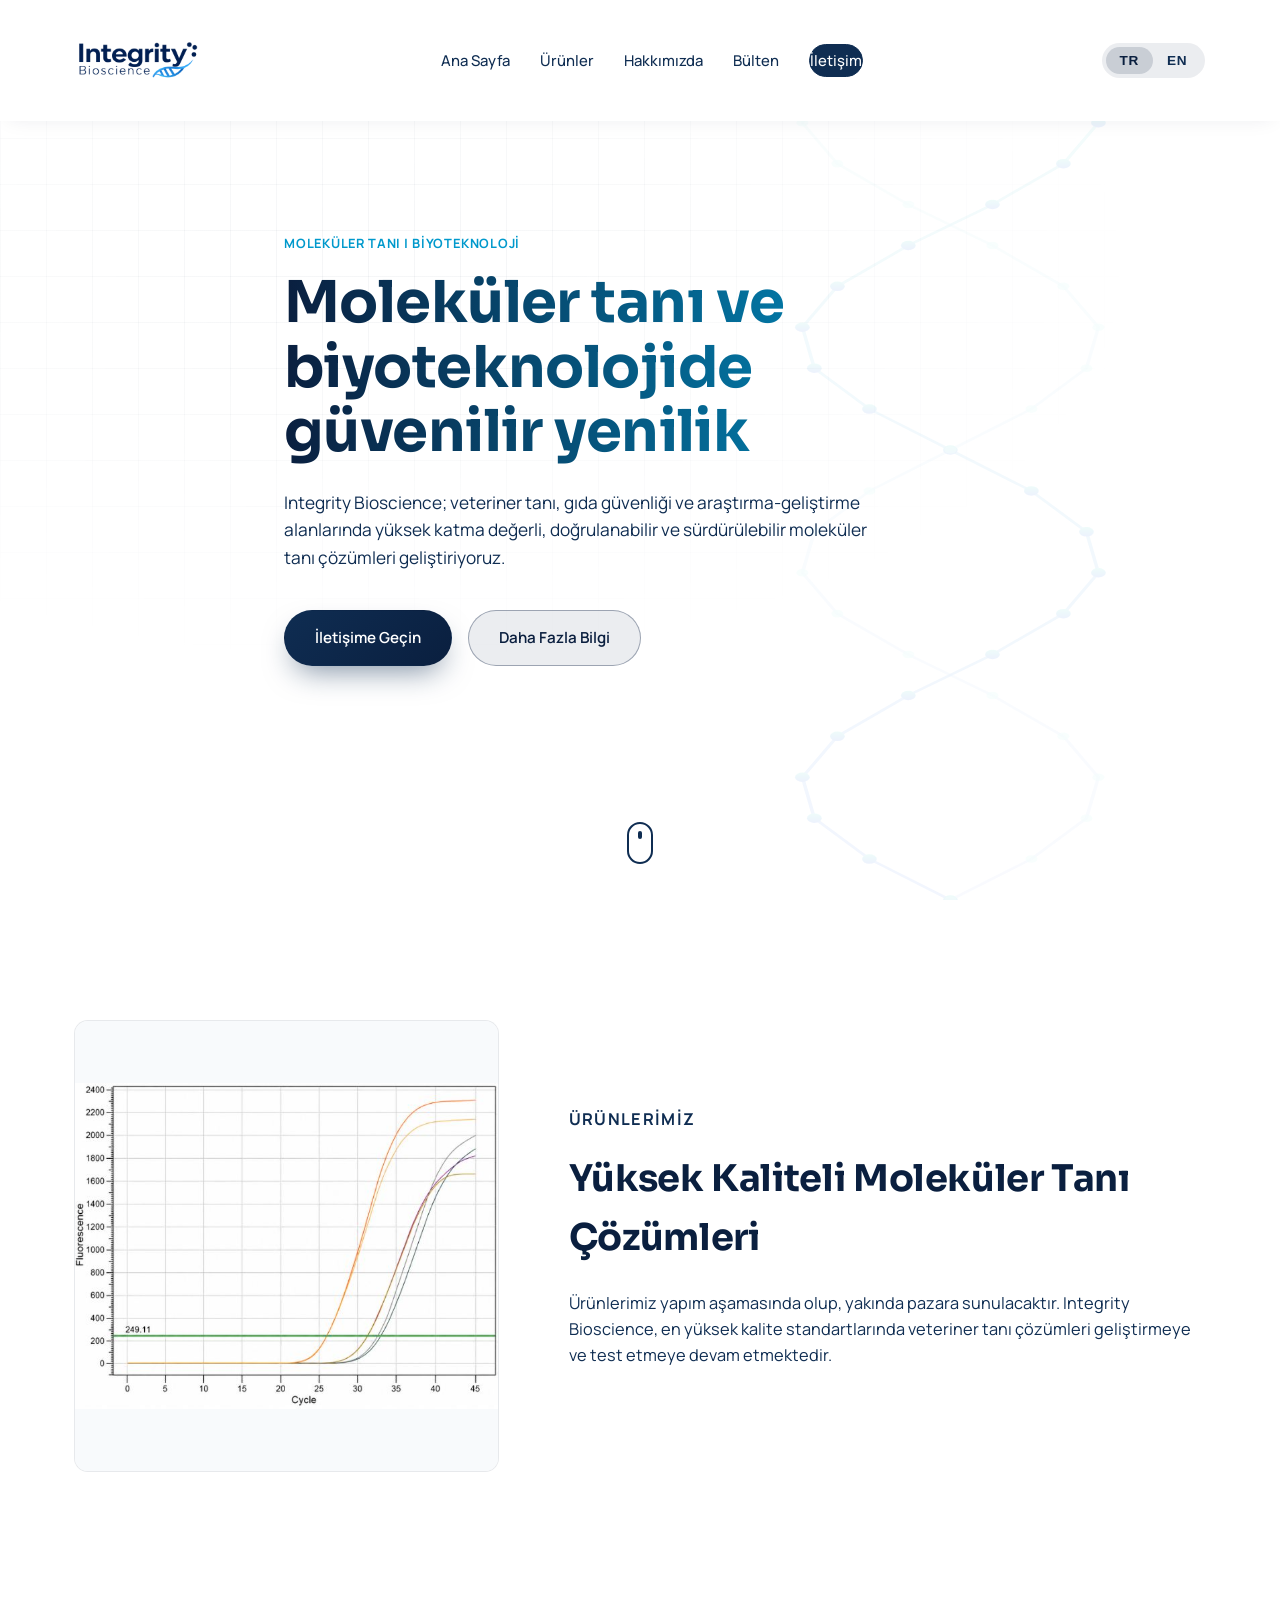
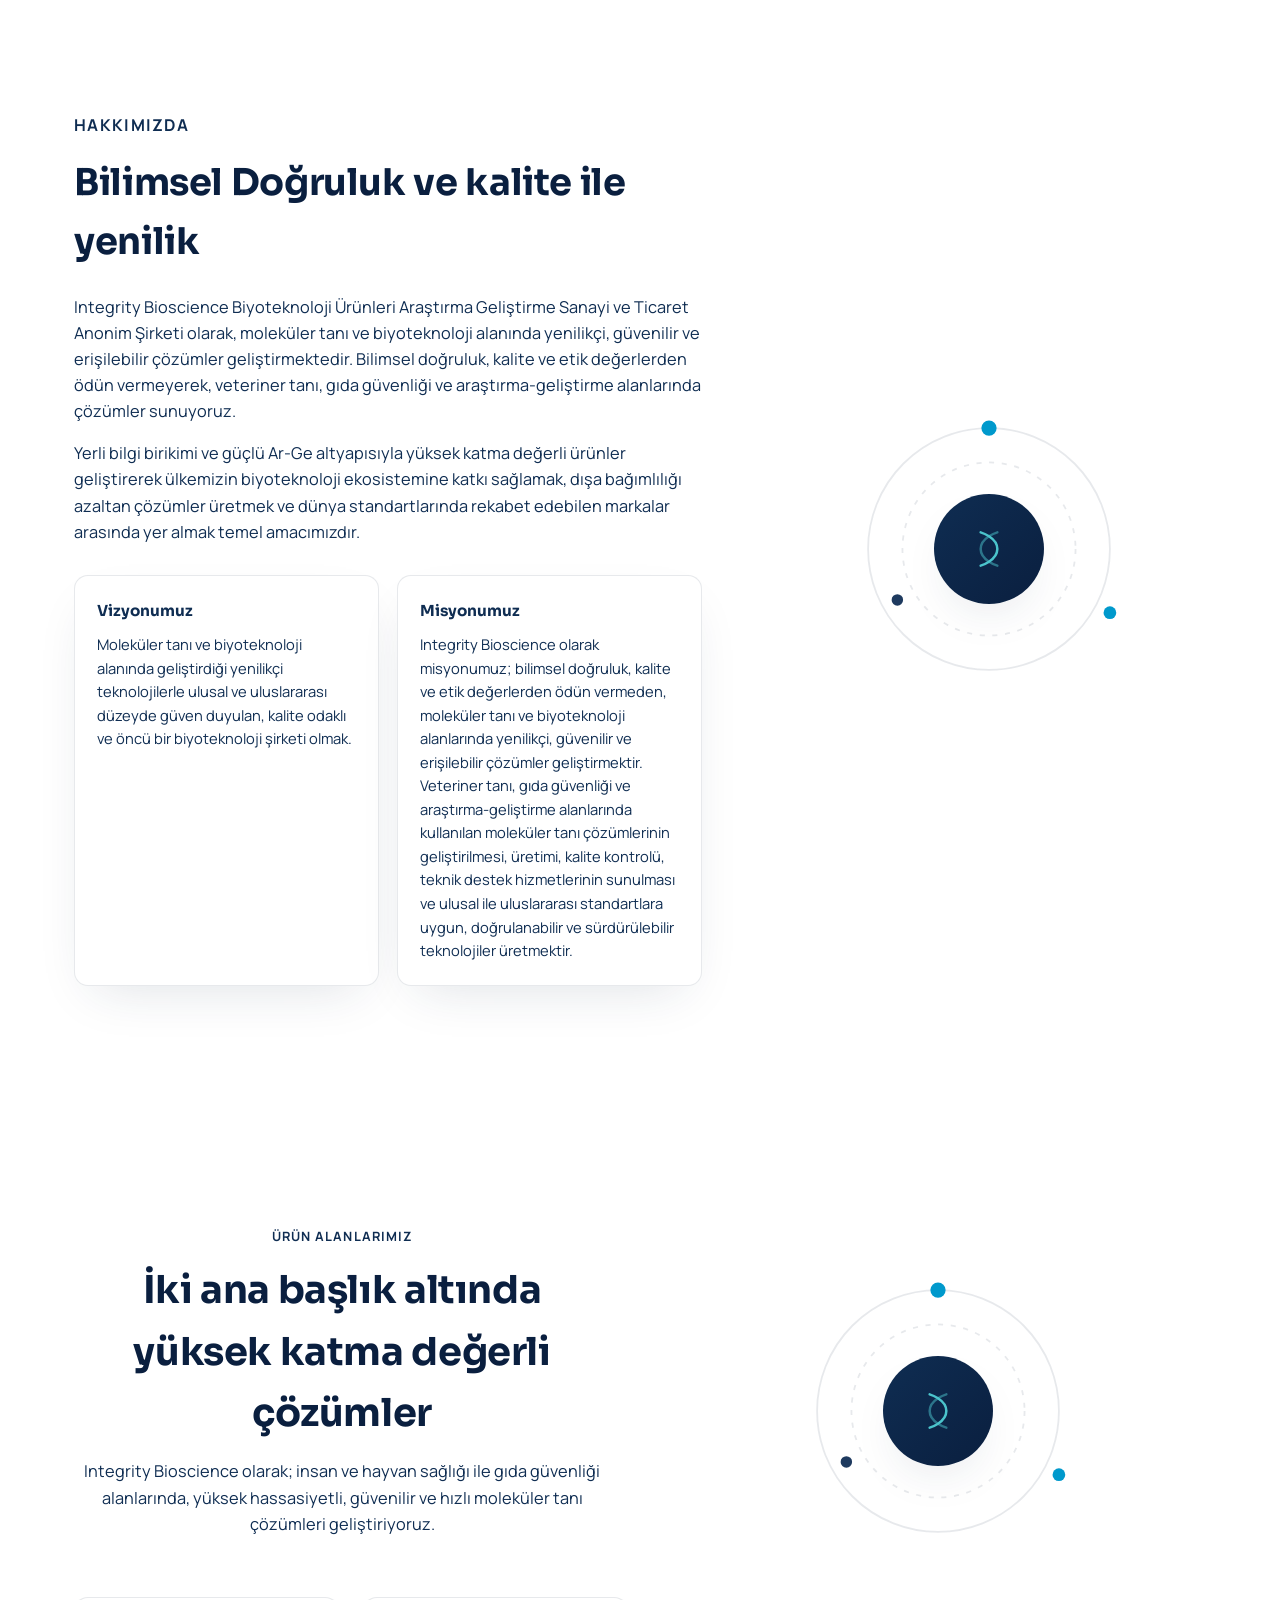
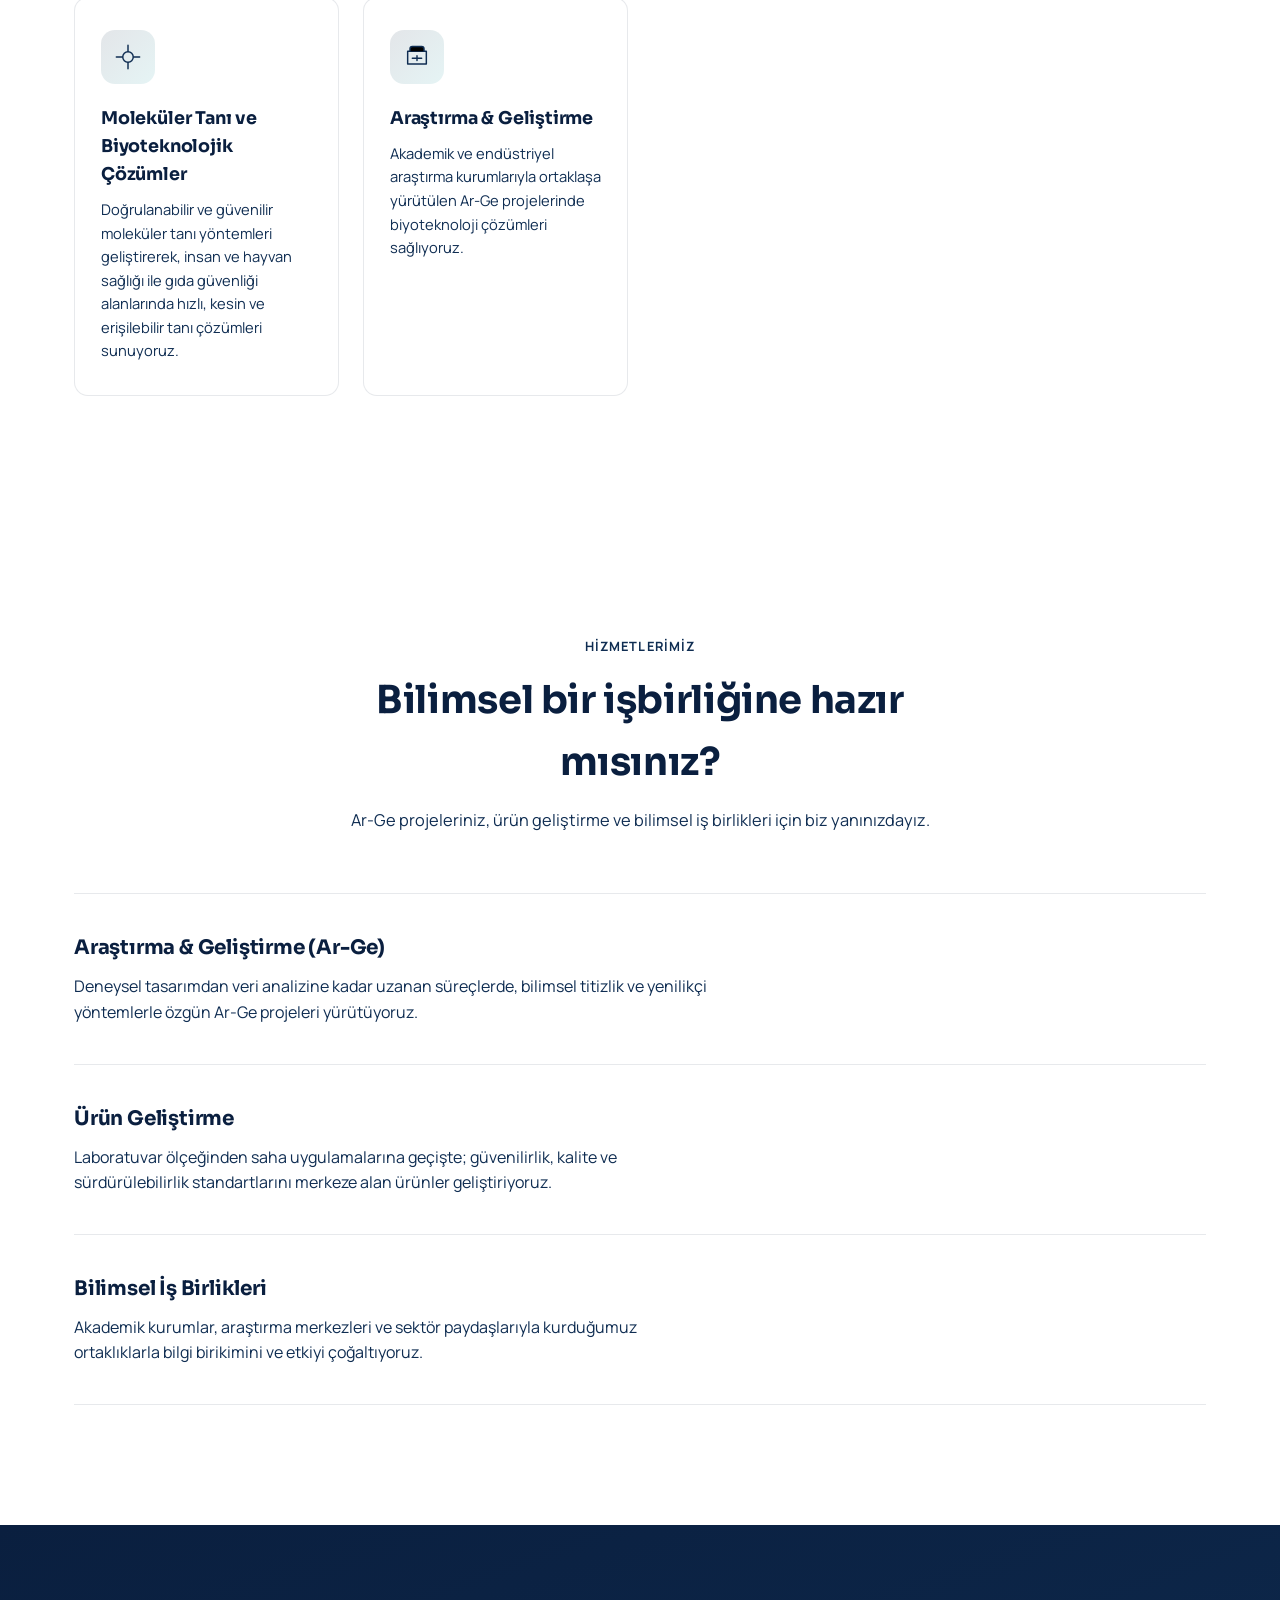
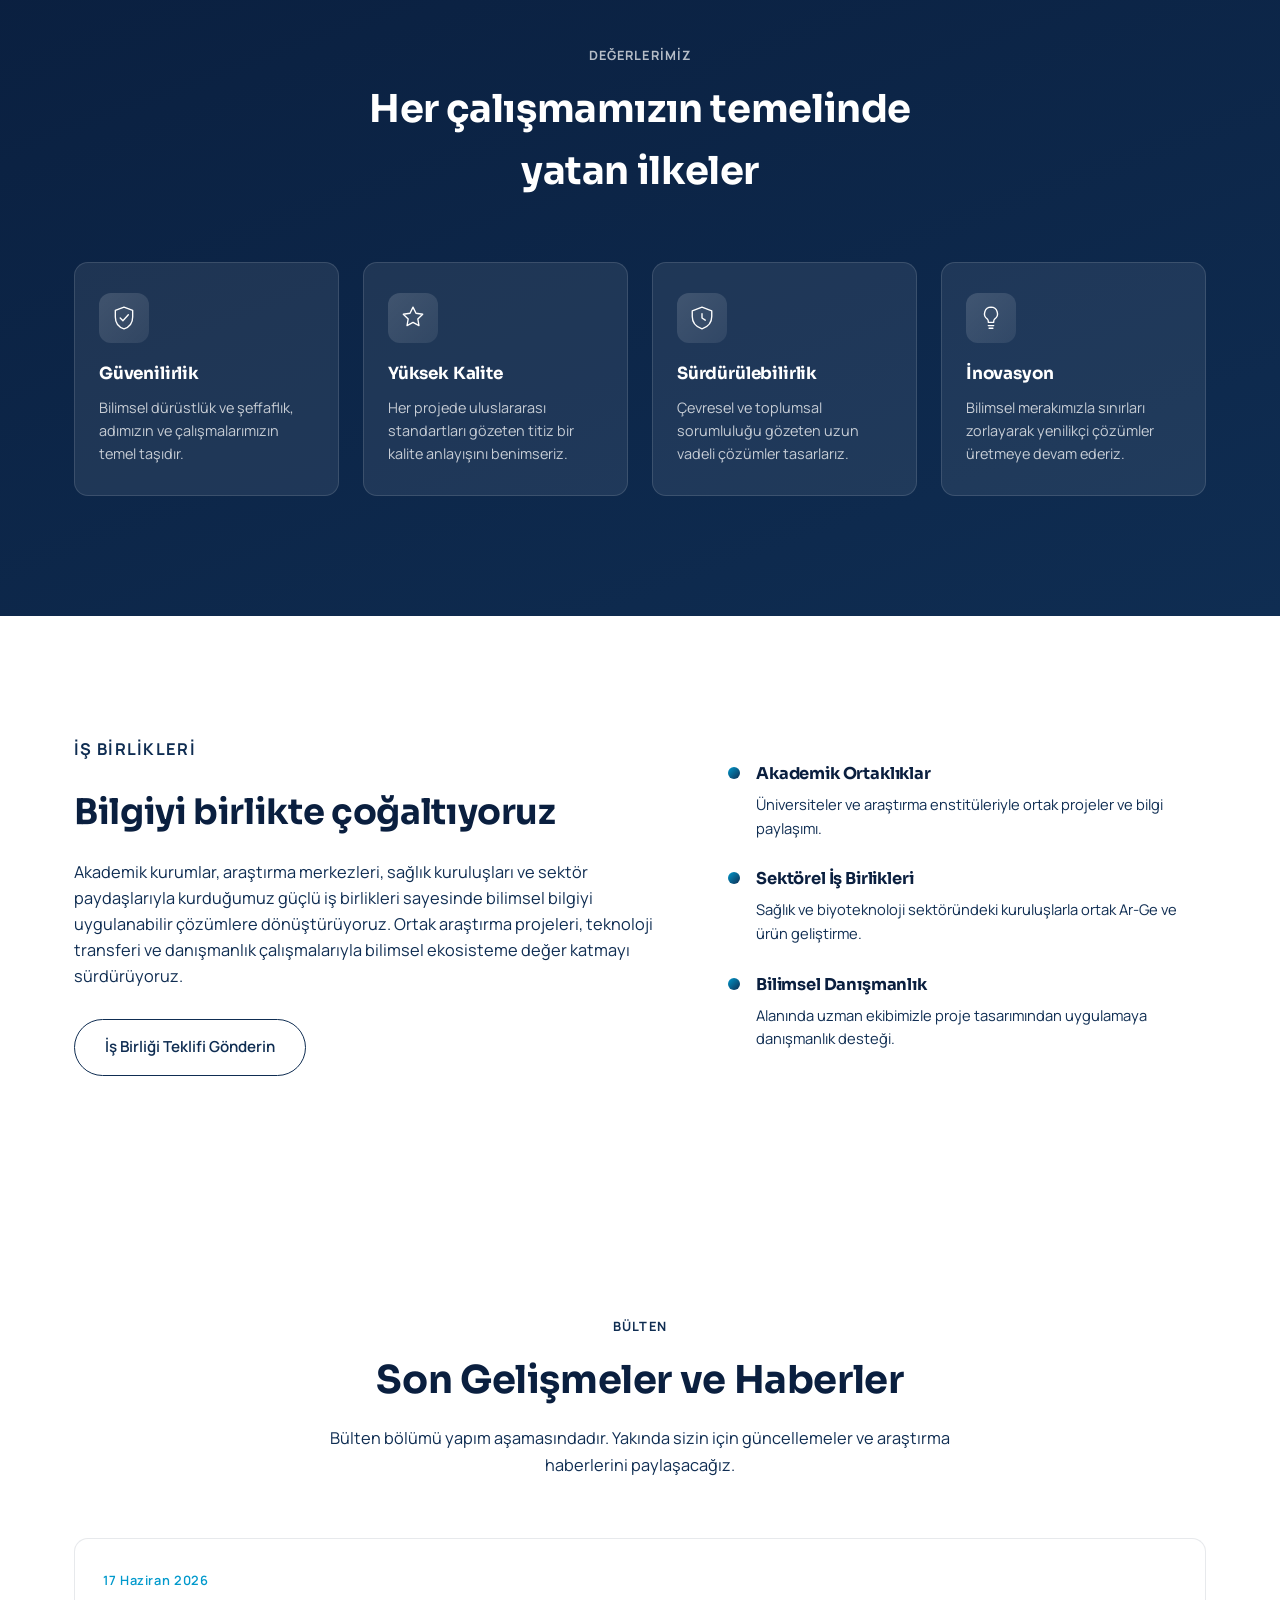
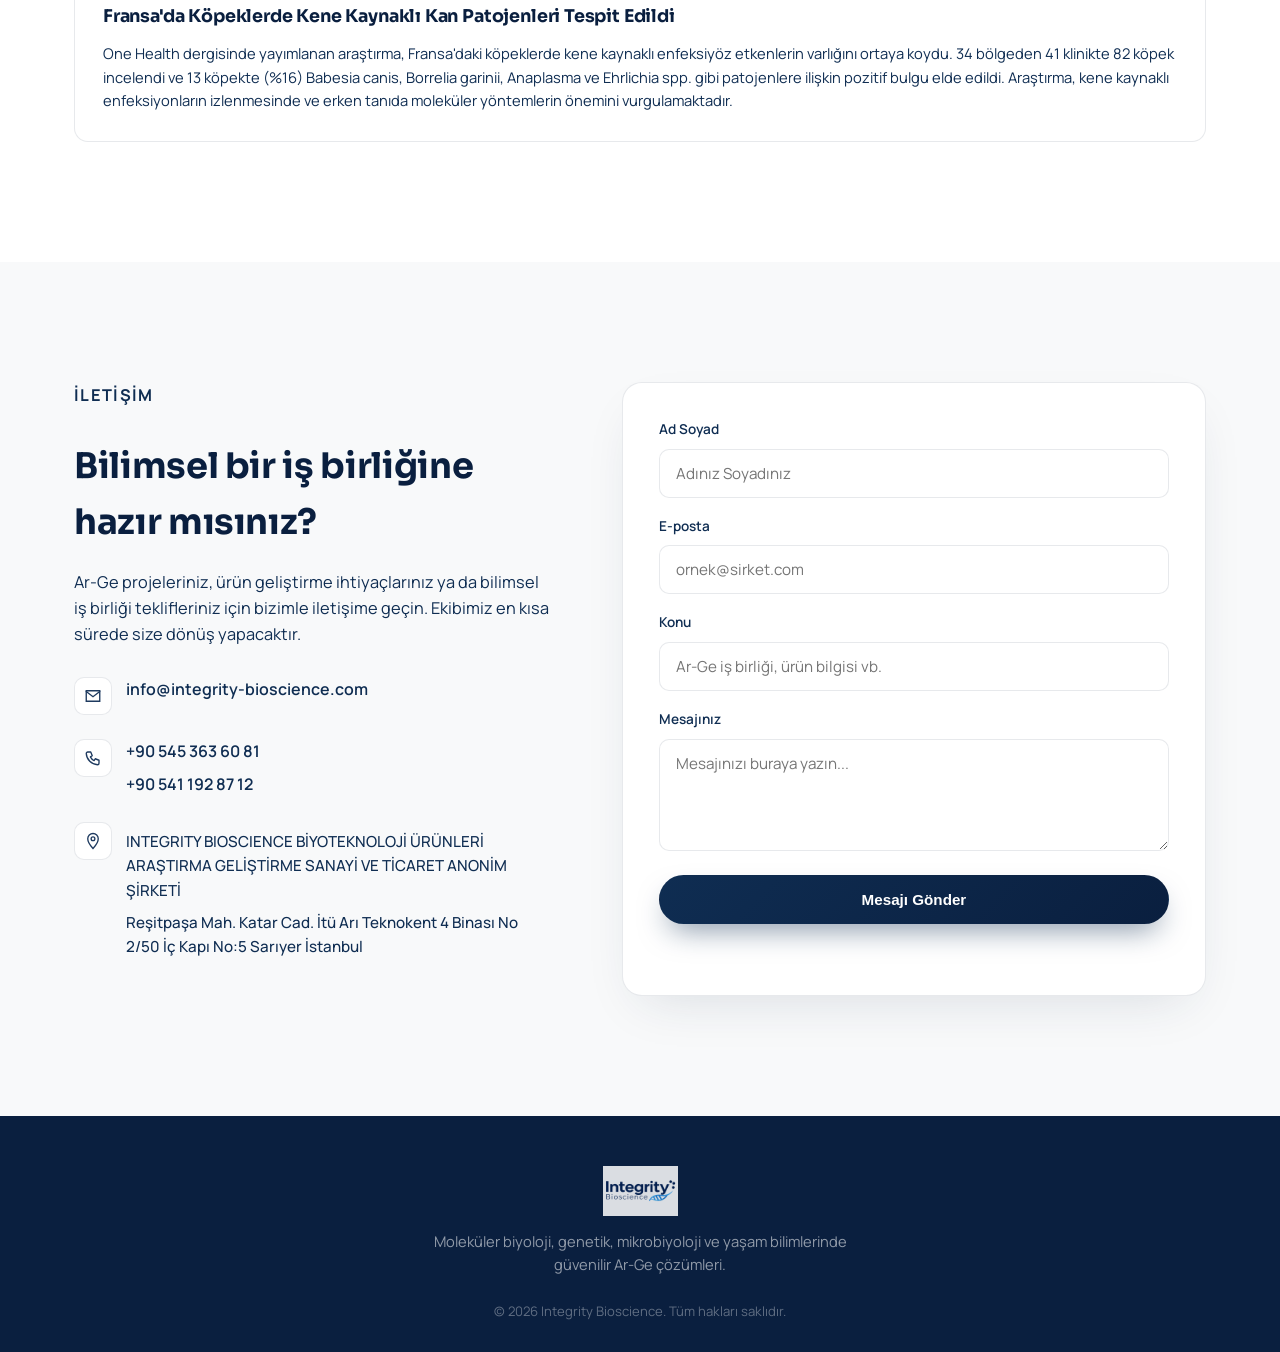
==== commit ae044e4d: "Add SEO meta tags, structured data, robots.txt and sitemap Co-Authored-By: Claude Sonnet 5.5 <norepl" ====
--- a/index.html
+++ b/index.html
@@ -5,6 +5,17 @@
 <meta name="viewport" content="width=device-width, initial-scale=1.0">
 <title>Integrity Bioscience | Moleküler Tanı ve Biyoteknoloji Çözümleri</title>
 <meta name="description" content="Integrity Bioscience; moleküler tanı, veteriner ürünleri, gıda güvenliği ve araştırma-geliştirme alanlarında yenilikçi, güvenilir ve kalite odaklı teknolojiler geliştiren biyoteknoloji şirketidir.">
+<link rel="canonical" href="https://integrity-bioscience.com/">
+<meta name="robots" content="index, follow">
+<meta property="og:type" content="website">
+<meta property="og:site_name" content="Integrity Bioscience">
+<meta property="og:title" content="Integrity Bioscience | Moleküler Tanı ve Biyoteknoloji Çözümleri">
+<meta property="og:description" content="Moleküler tanı, veteriner ürünleri, gıda güvenliği ve Ar-Ge alanlarında yenilikçi ve güvenilir biyoteknoloji çözümleri.">
+<meta property="og:url" content="https://integrity-bioscience.com/">
+<meta property="og:image" content="https://integrity-bioscience.com/assets/logo.png">
+<script type="application/ld+json">
+{"@context":"https://schema.org","@type":"Organization","name":"Integrity Bioscience","legalName":"Integrity Bioscience Biyoteknoloji Ürünleri Araştırma Geliştirme Sanayi ve Ticaret Anonim Şirketi","url":"https://integrity-bioscience.com/","logo":"https://integrity-bioscience.com/assets/logo.png","email":"info@integrity-bioscience.com"}
+</script>
 <link rel="icon" href="assets/logo.png" type="image/png">
 <link rel="preconnect" href="https://fonts.googleapis.com">
 <link rel="preconnect" href="https://fonts.gstatic.com" crossorigin>
--- a/css/style.css
+++ b/css/style.css
@@ -127,7 +127,7 @@
   transition: transform .2s var(--ease), color .3s var(--ease);
 }
 .logo:hover { transform: scale(1.08); }
-.logo-img { height: 75px; width: auto; display: block; max-width: 180px; }
+.logo-img { height: 85px; width: auto; display: block; max-width: 210px; }
 
 .main-nav { display: flex; align-items: center; gap: 30px; }
 .main-nav a {
@@ -158,6 +158,8 @@
   transition: background .2s, transform .2s;
 }
 .nav-cta:hover { background: var(--navy-900); transform: translateY(-1px); }
+
+.nav-header { display: none; }
 
 .nav-toggle {
   display: none !important;
@@ -585,6 +587,7 @@
   .about-grid, .partners-inner, .contact-inner { grid-template-columns: 1fr; }
   .products-inner { grid-template-columns: 1fr; gap: 30px; }
   .about-visual { order: -1; }
+  .focus-dna { order: 0; }
   .card-grid.focus-grid { grid-template-columns: repeat(2, 1fr); }
   .products-images { grid-template-columns: repeat(2, 1fr); gap: 32px; }
   .product-image { height: 300px; }
@@ -694,7 +697,6 @@
 @media (max-width: 600px) {
   section.section { padding: 80px 0; }
   .nav-toggle { display: flex !important; }
-  .focus-dna { display: none; }
   .card-grid.focus-grid { grid-template-columns: 1fr; }
   .products-images { grid-template-columns: 1fr; gap: 24px; }
   .product-image { height: 380px; }
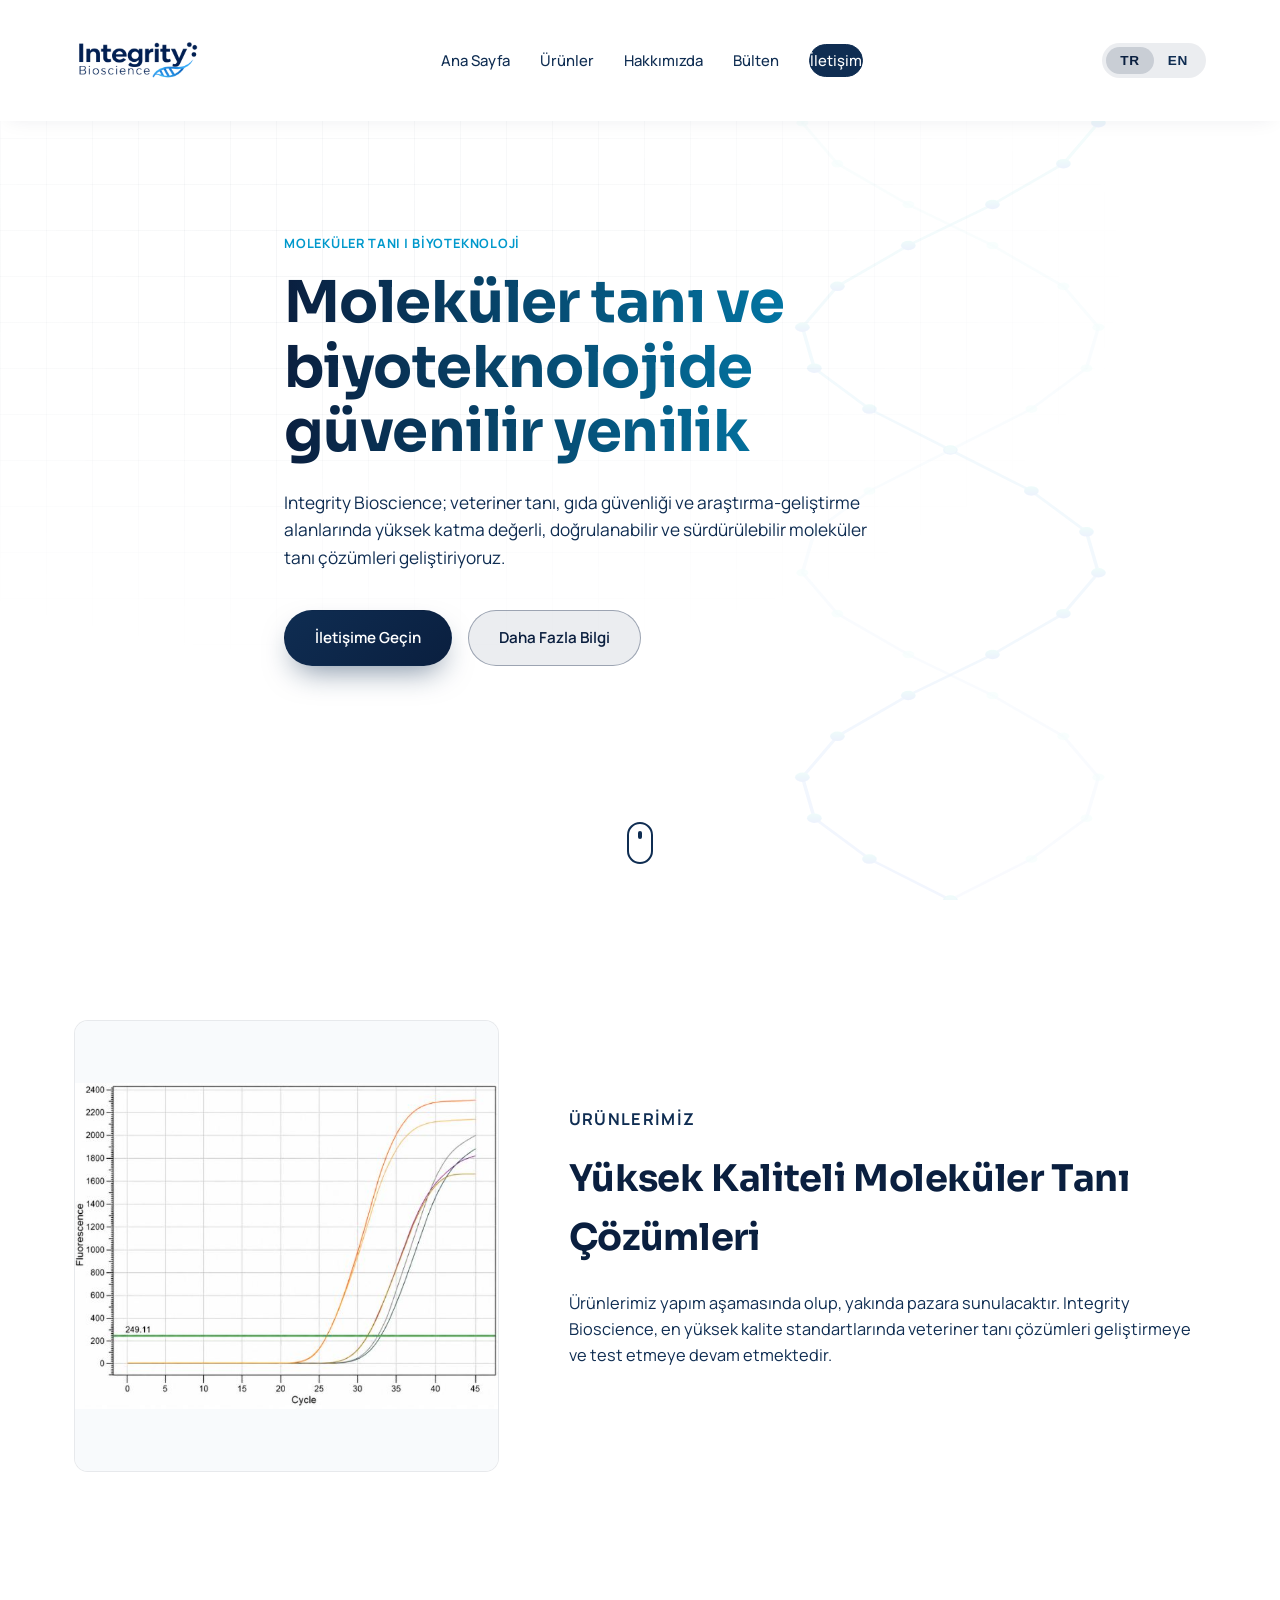
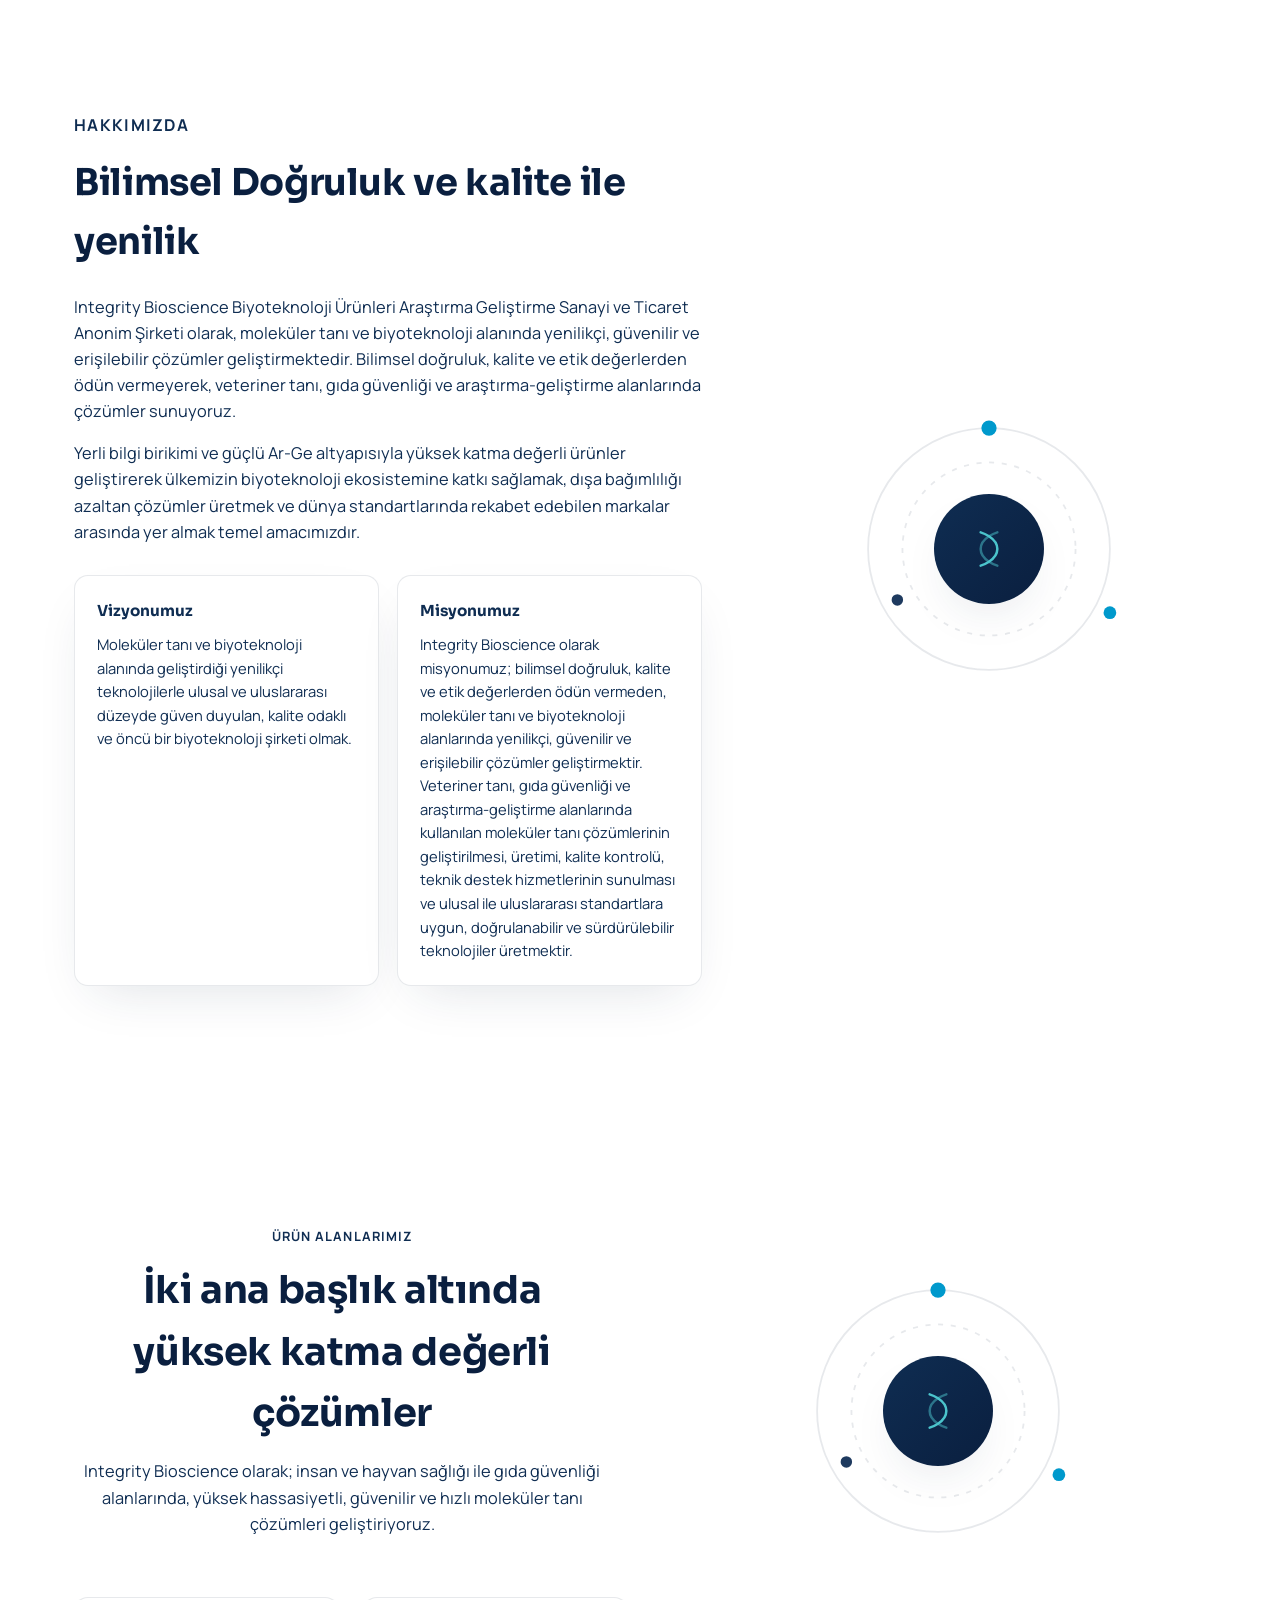
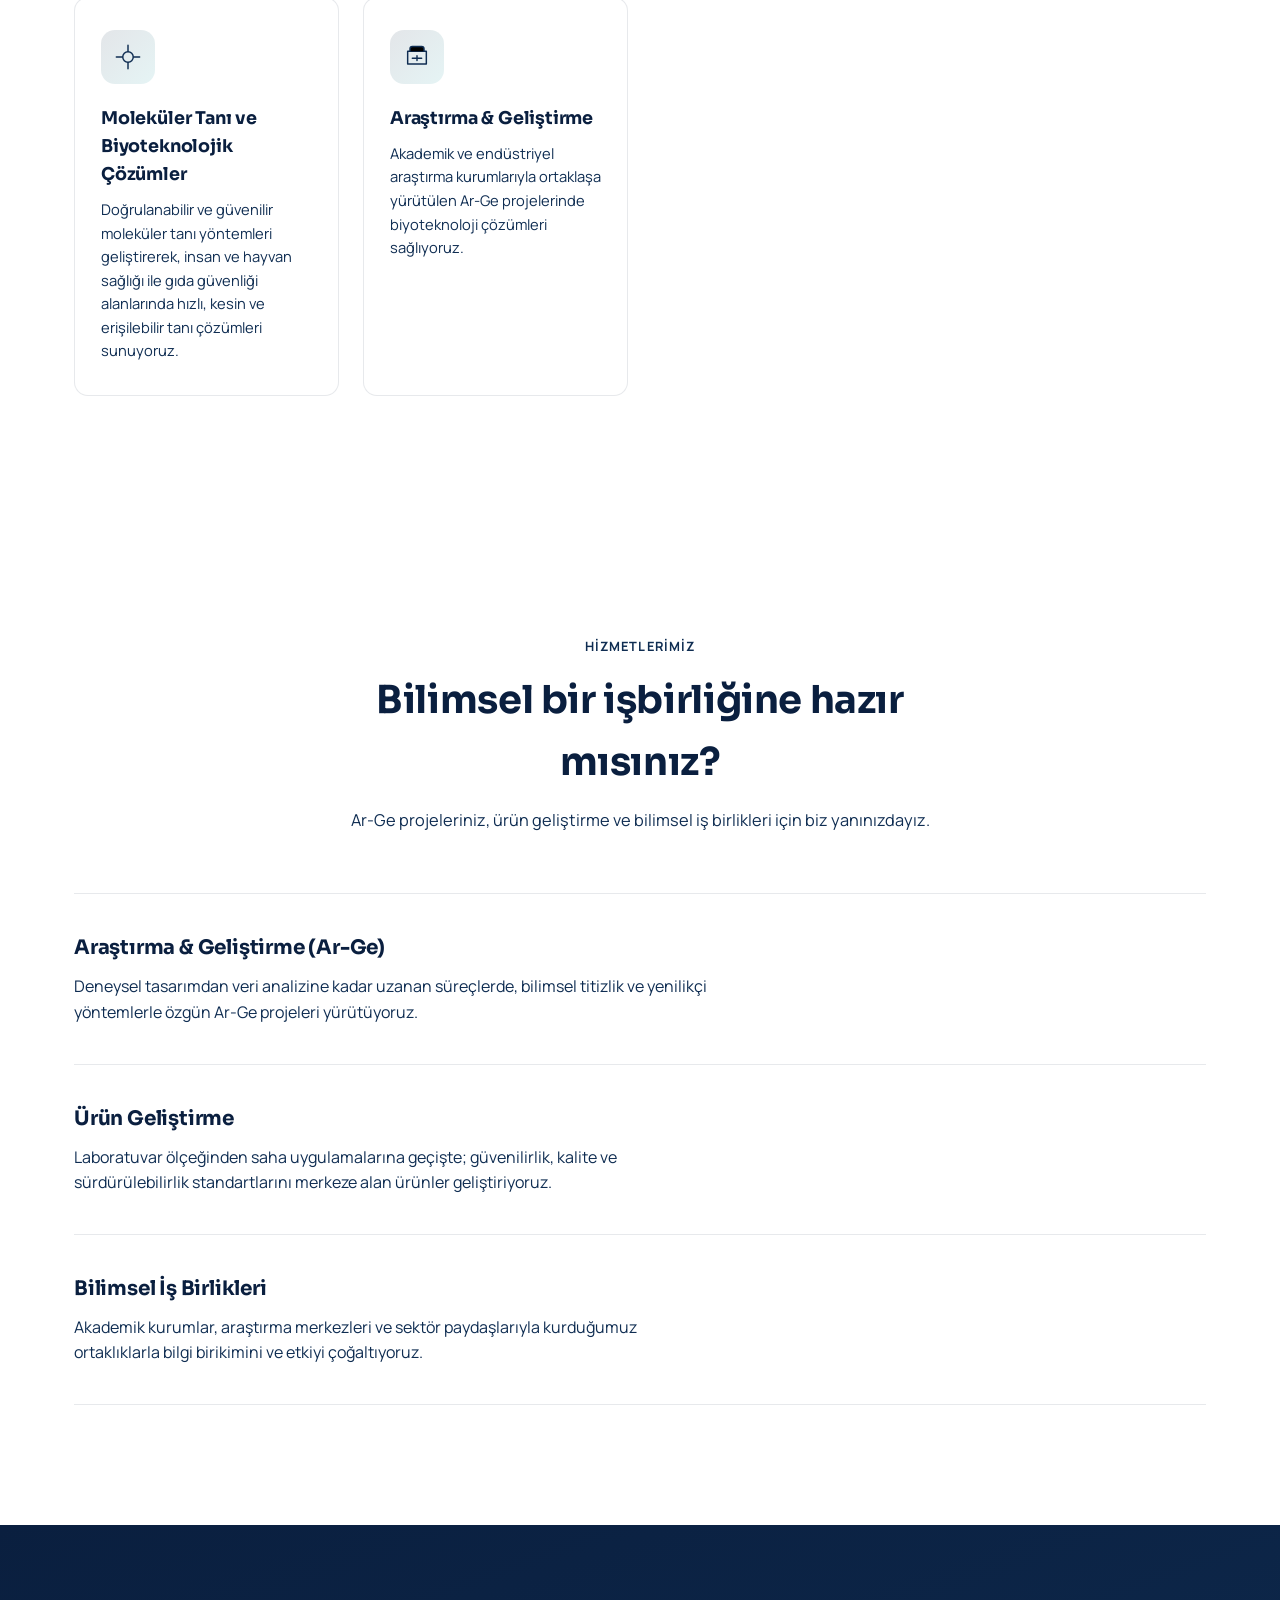
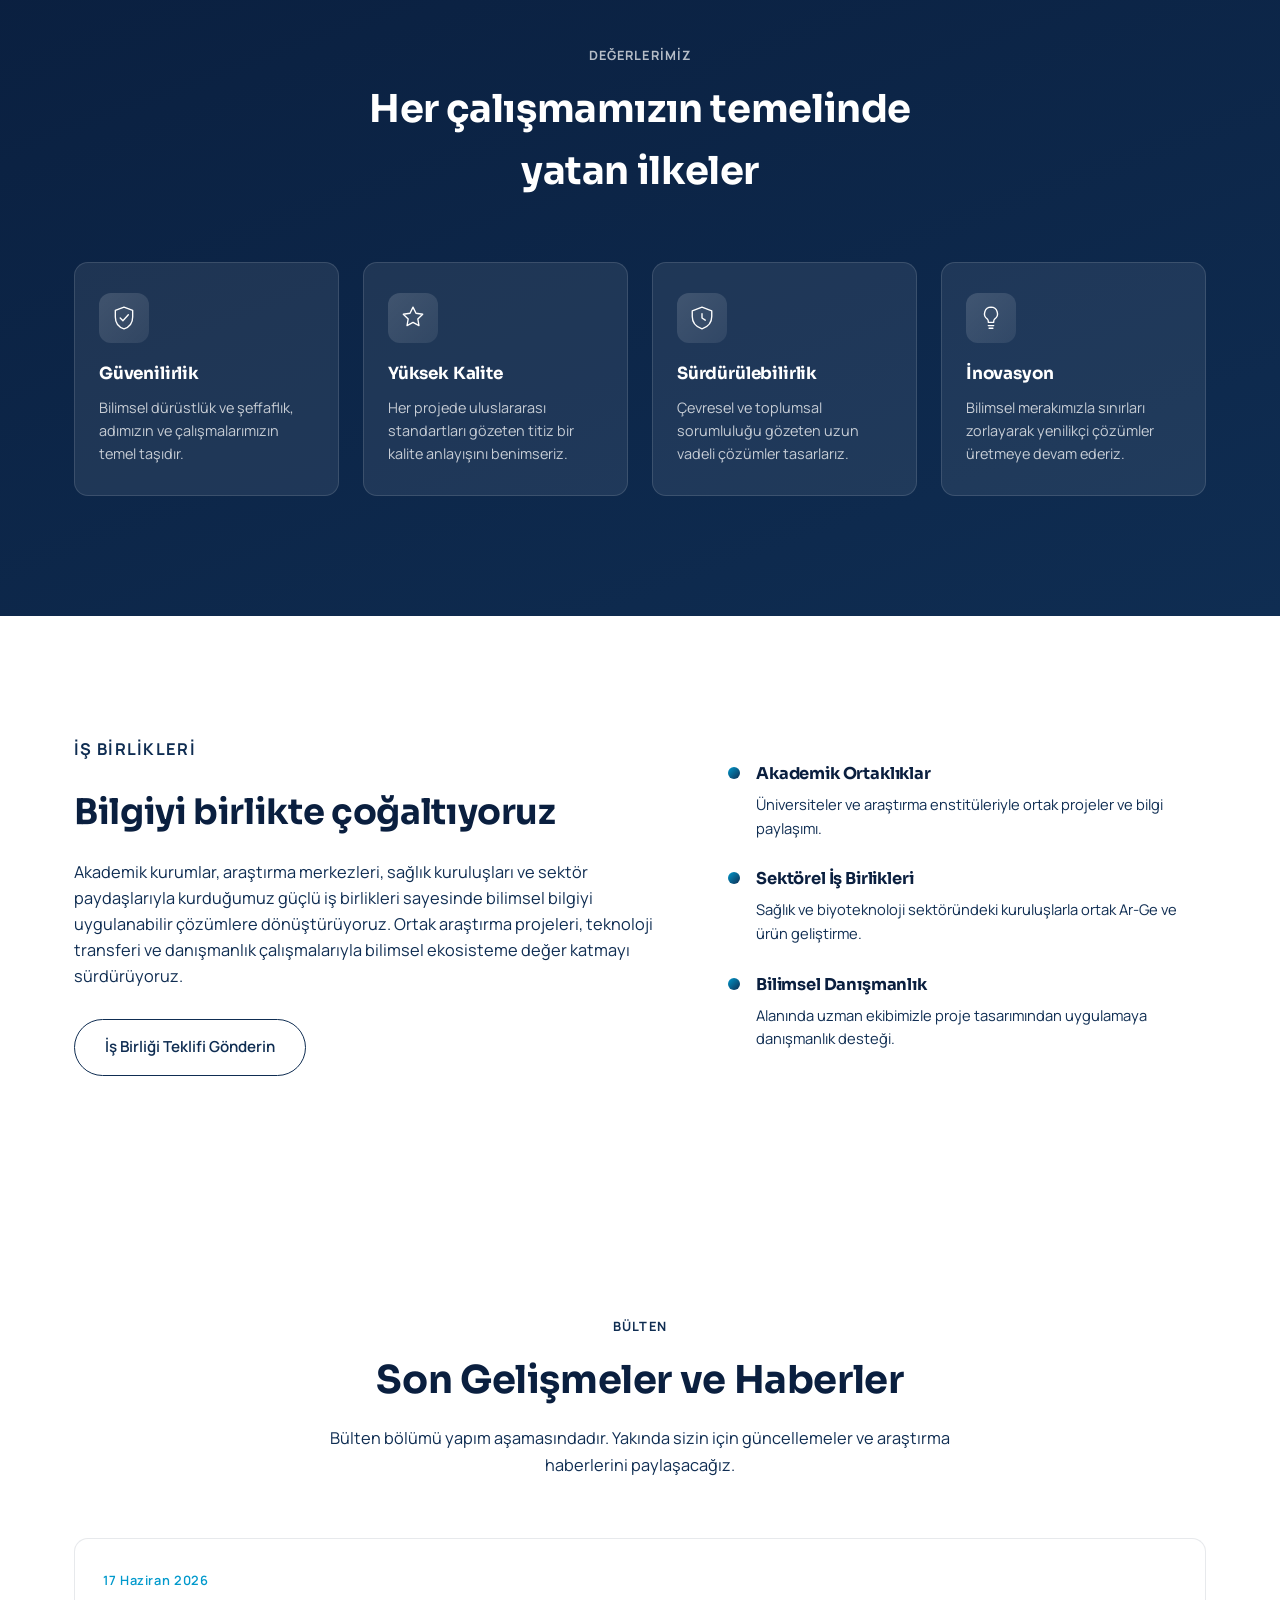
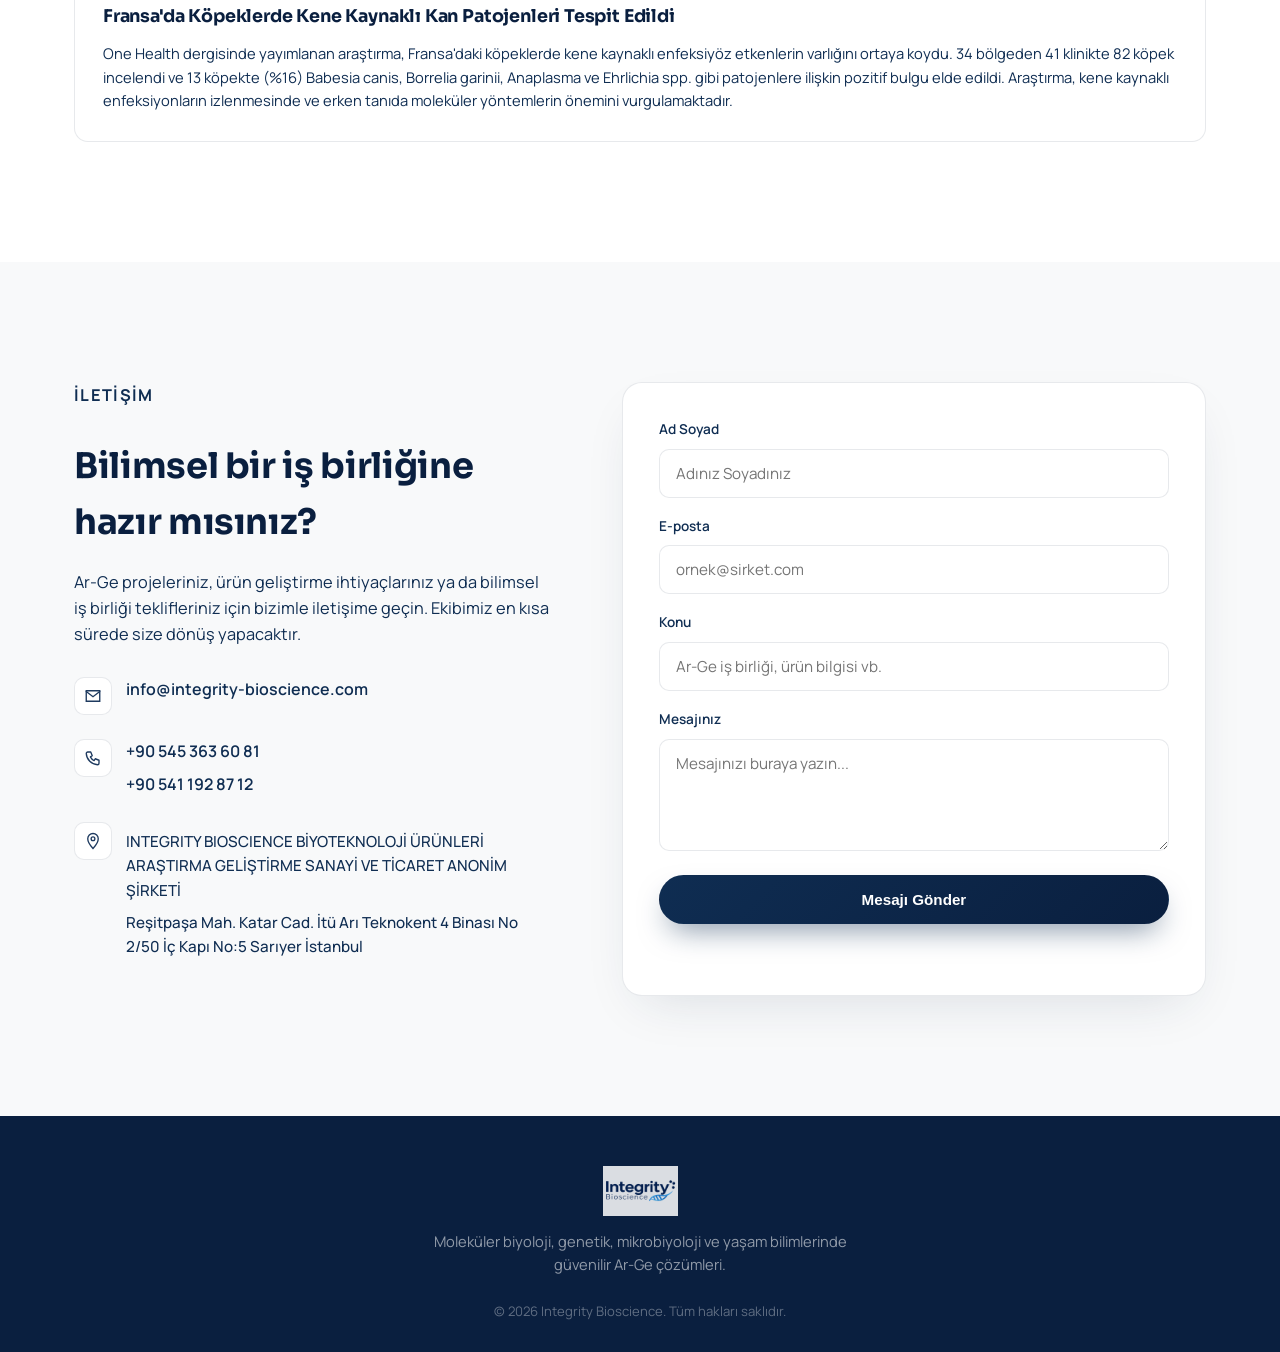
==== commit 741f031b: "SEO/perf: descriptive alt text, image dimensions, defer script Co-Authored-By: Claude Sonnet 5.5 <no" ====
--- a/index.html
+++ b/index.html
@@ -28,7 +28,7 @@
 <header class="site-header" id="header">
   <div class="container header-inner">
     <a href="#home" class="logo">
-      <img src="assets/logo.png" alt="Integrity Bioscience" class="logo-img">
+      <img src="assets/logo.png" alt="Integrity Bioscience logosu" class="logo-img" width="1536" height="1024">
     </a>
 
     <nav class="main-nav" id="main-nav">
@@ -95,7 +95,7 @@
       <div class="products-images">
         <article class="product-card">
           <div class="product-image">
-            <img src="assets/product-2.jpg" alt="Grafik" loading="lazy">
+            <img src="assets/product-2.jpg" alt="Moleküler tanı ve biyoteknoloji ürün görseli" width="630" height="486" loading="lazy">
           </div>
         </article>
       </div>
@@ -399,13 +399,13 @@
 <footer class="site-footer">
   <div class="container footer-inner">
     <a href="#home" class="logo footer-logo">
-      <img src="assets/logo.png" alt="Integrity Bioscience" class="logo-img">
+      <img src="assets/logo.png" alt="Integrity Bioscience logosu" class="logo-img" width="1536" height="1024">
     </a>
     <p class="footer-tagline" data-tr="Moleküler biyoloji, genetik, mikrobiyoloji ve yaşam bilimlerinde güvenilir Ar-Ge çözümleri." data-en="Reliable R&D solutions in molecular biology, genetics, microbiology, and life sciences.">Moleküler biyoloji, genetik, mikrobiyoloji ve yaşam bilimlerinde güvenilir Ar-Ge çözümleri.</p>
     <p class="footer-copy"><span>&copy; <span id="year"></span> Integrity Bioscience.</span> <span data-tr="Tüm hakları saklıdır." data-en="All rights reserved.">Tüm hakları saklıdır.</span></p>
   </div>
 </footer>
 
-<script src="js/script.js"></script>
+<script src="js/script.js" defer></script>
 </body>
 </html>
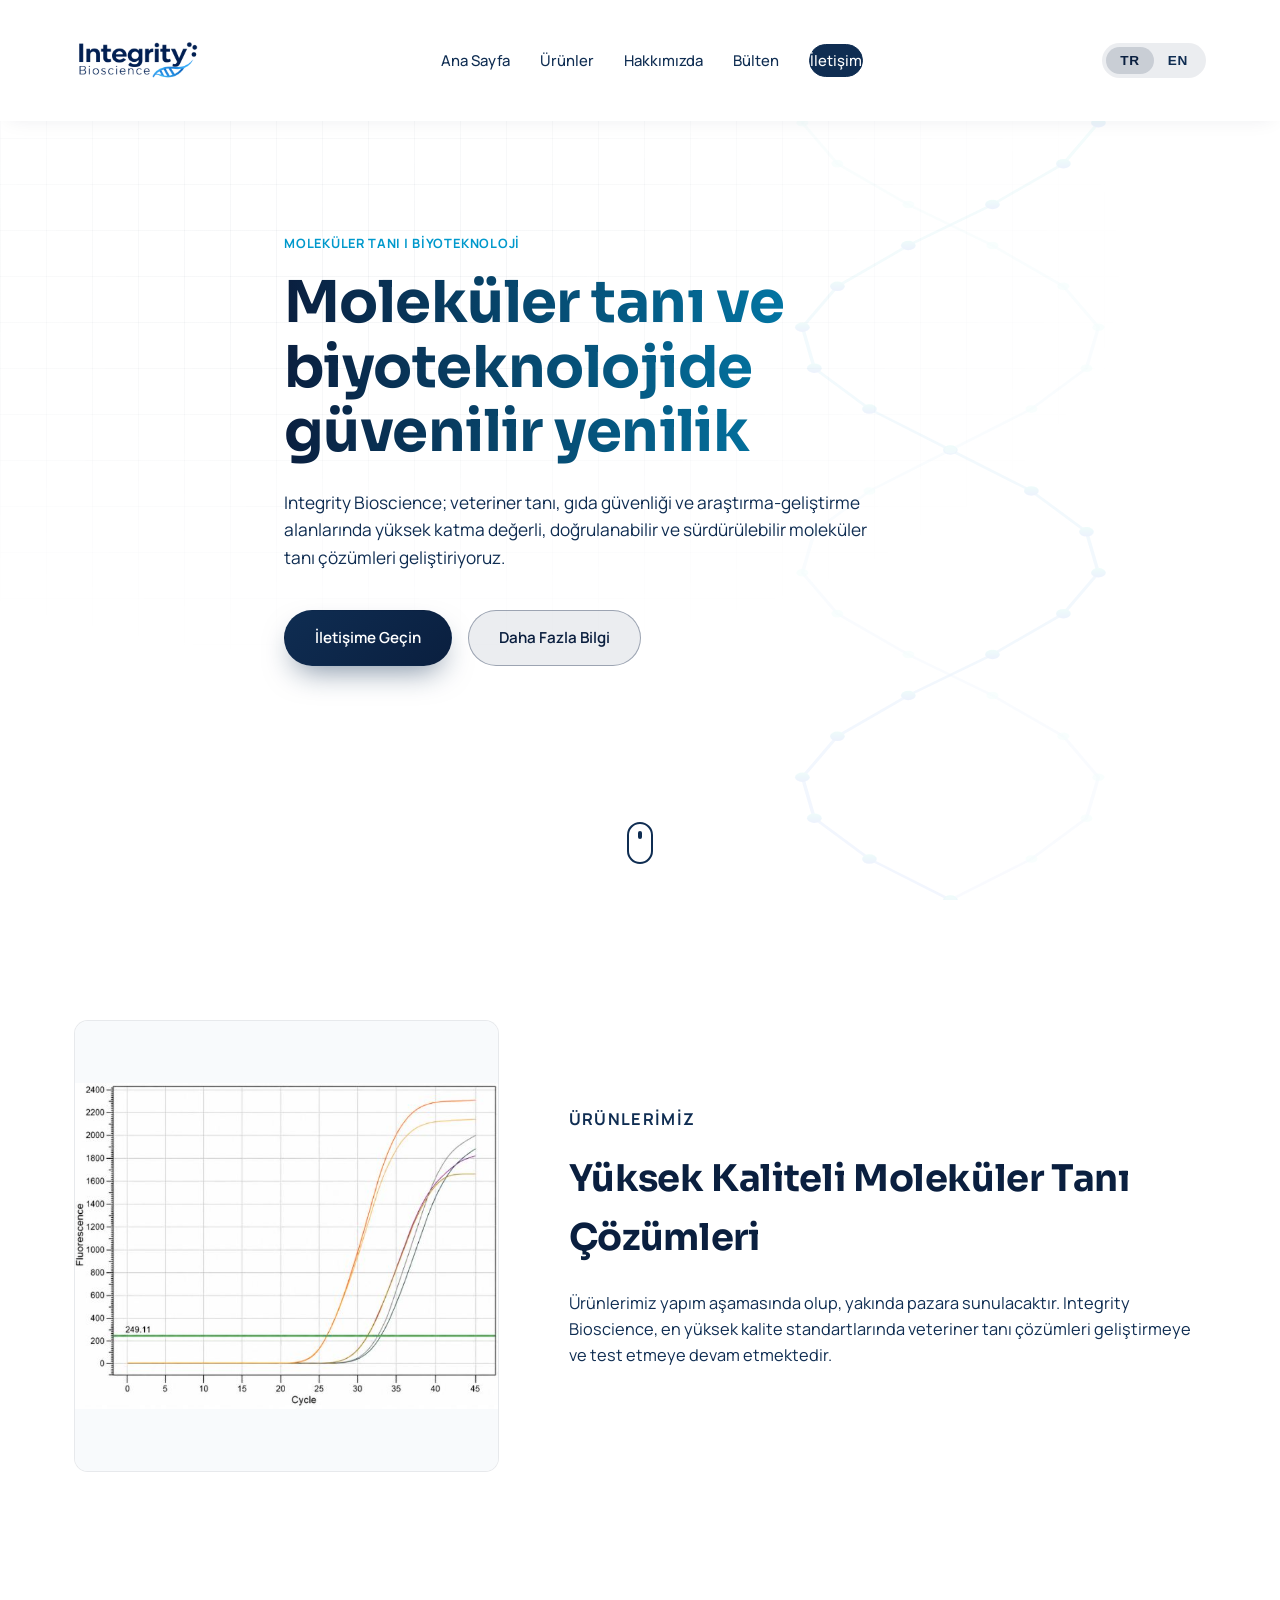
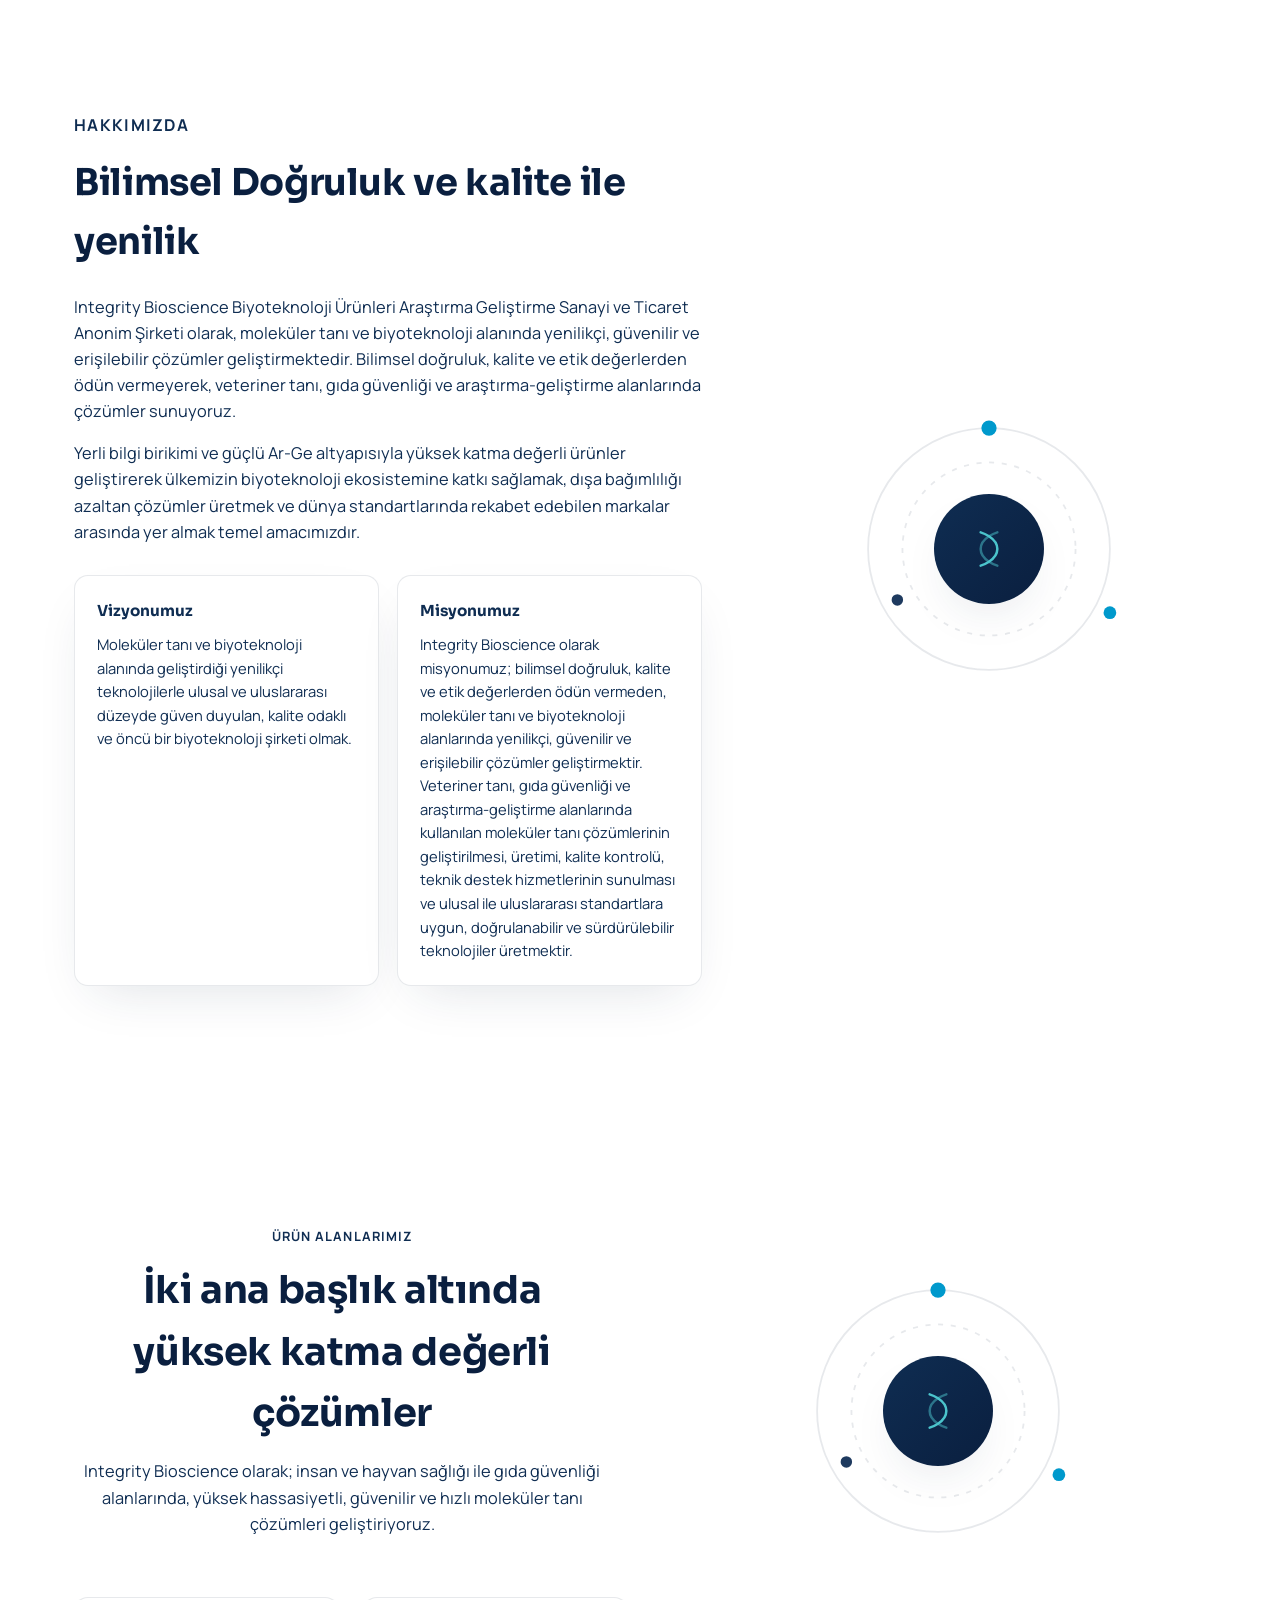
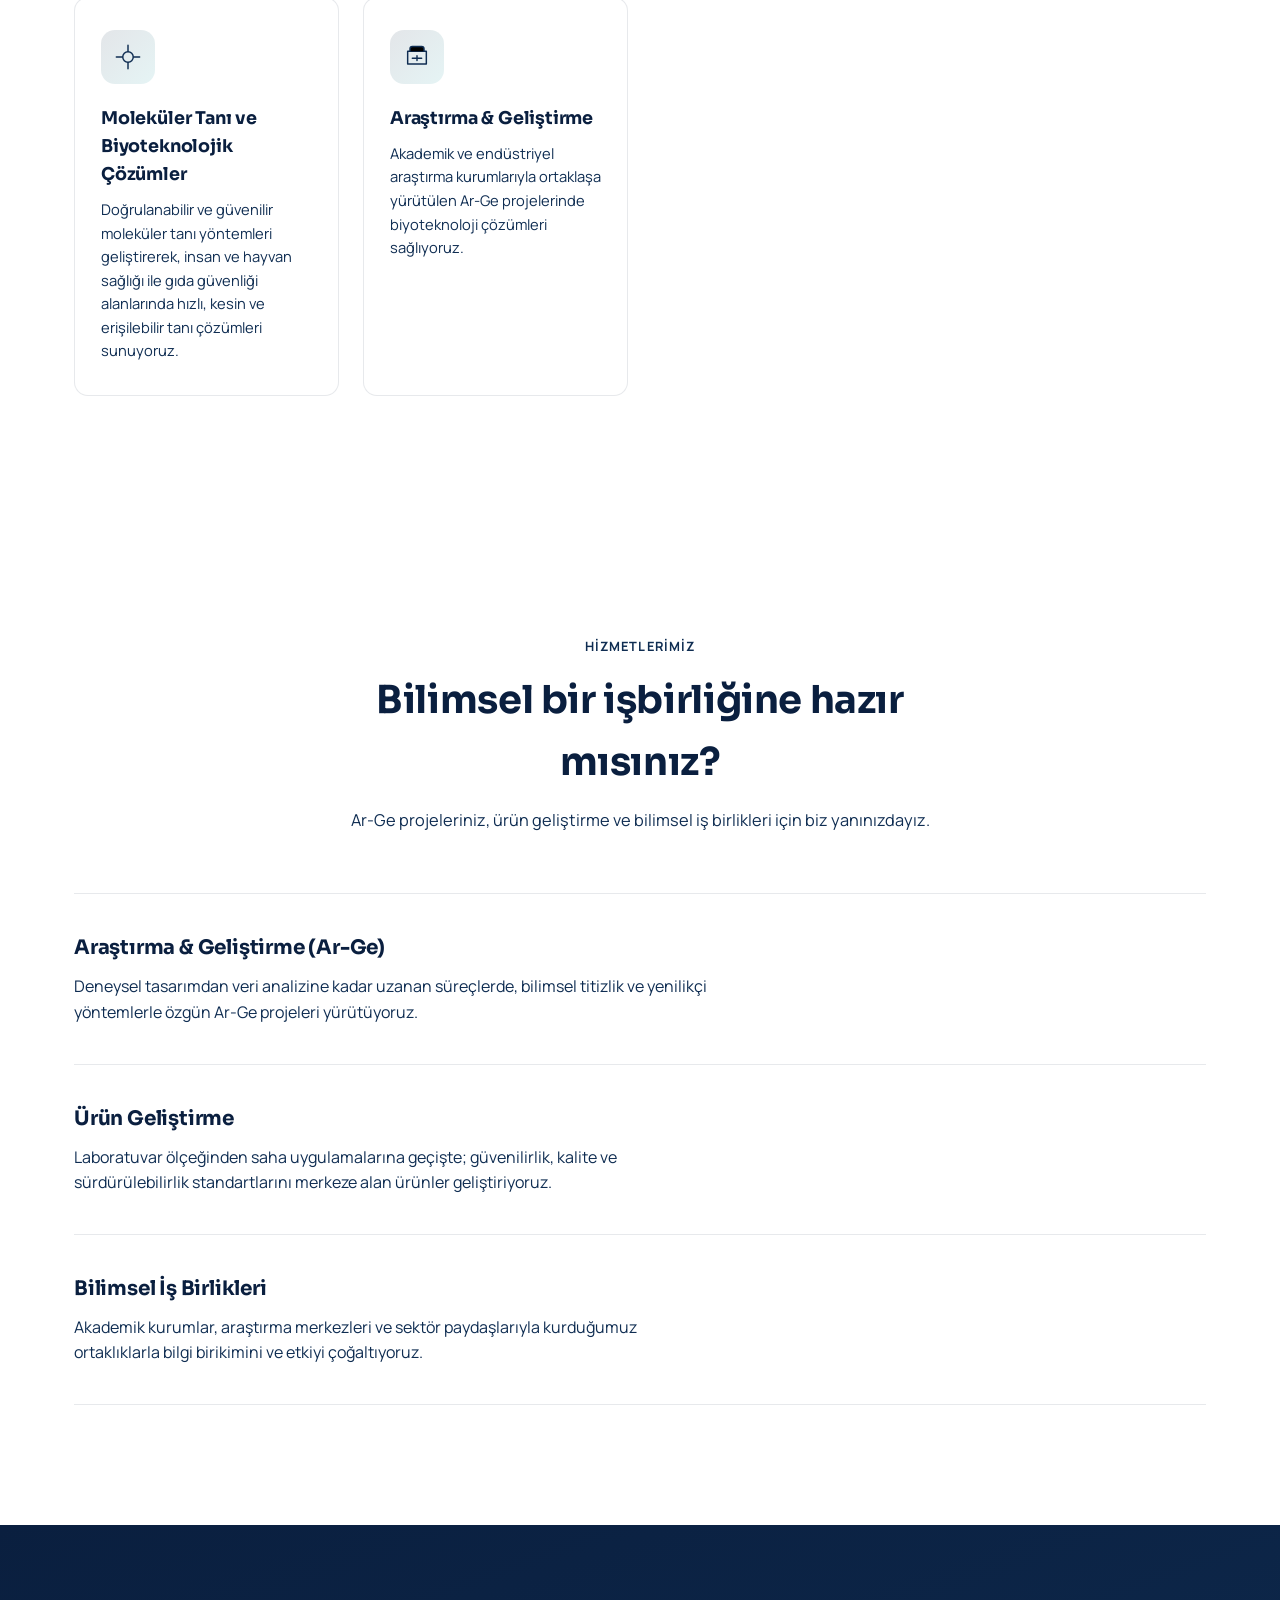
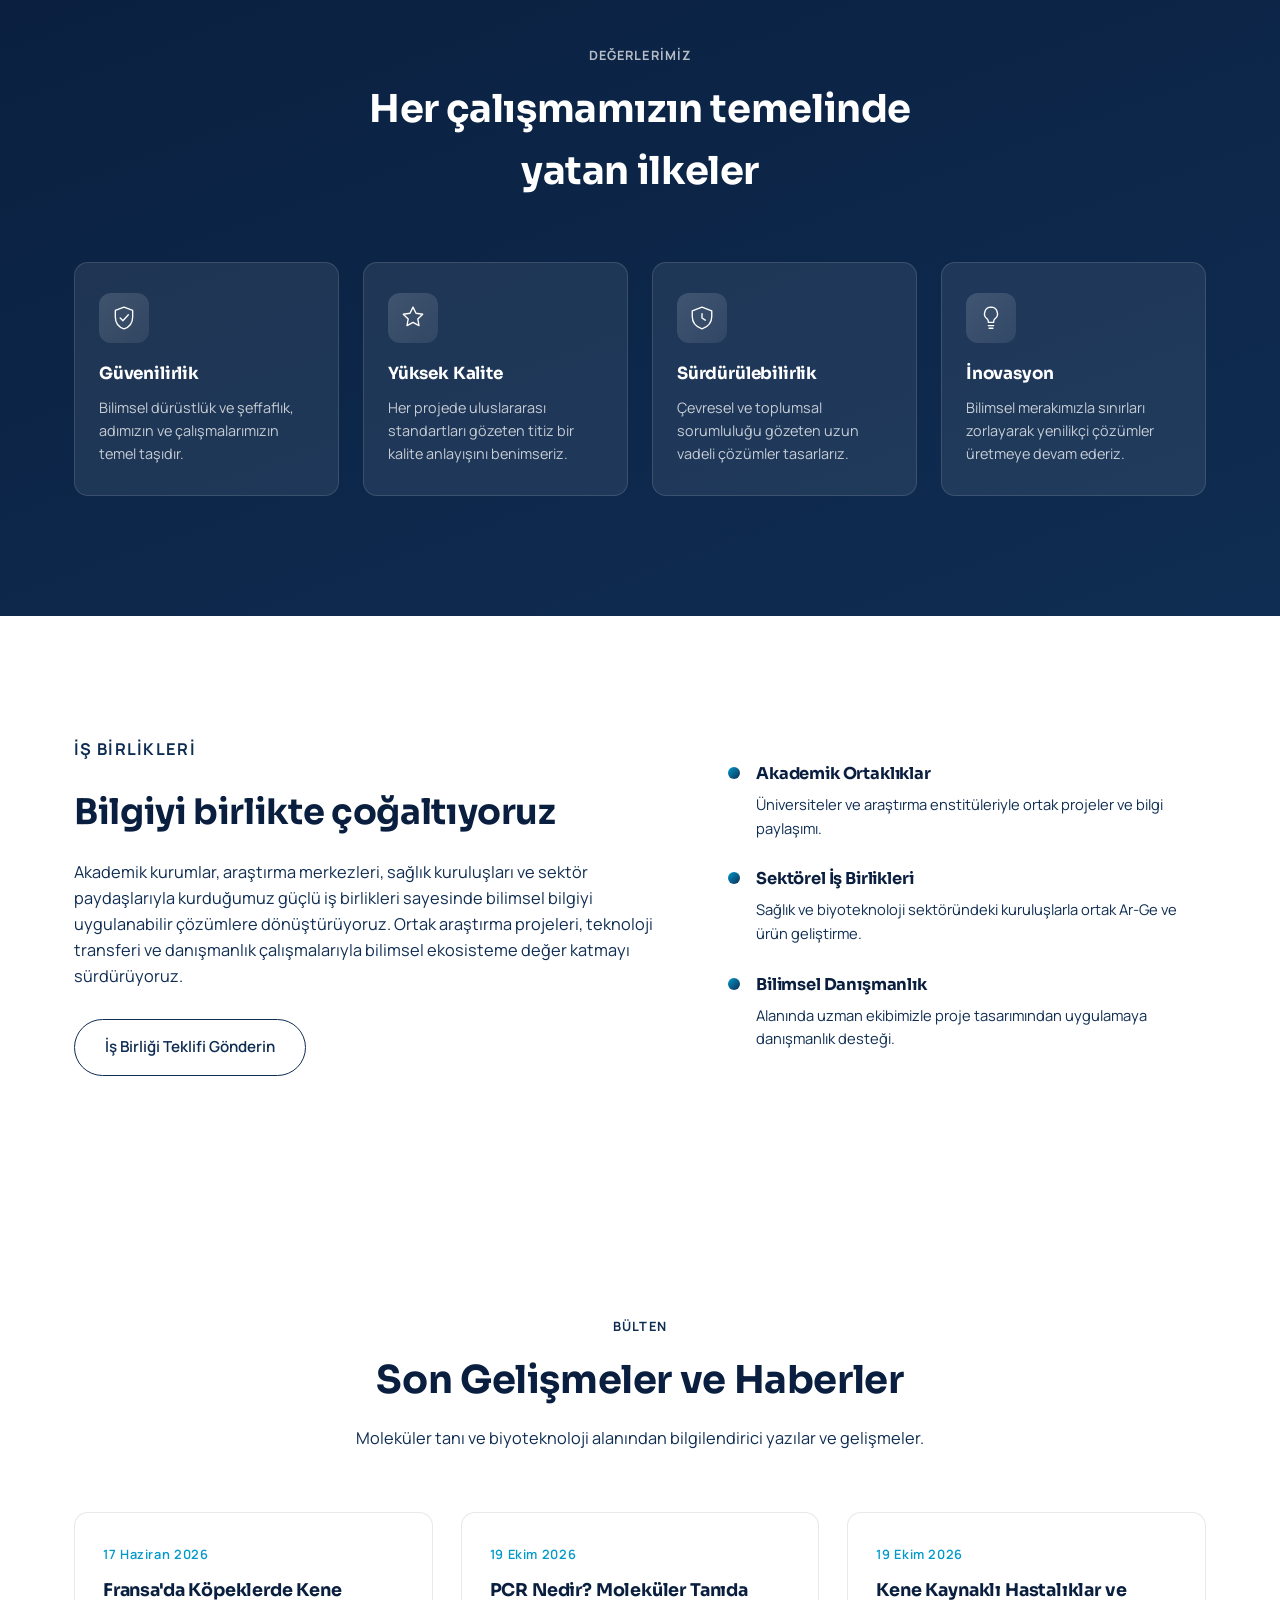
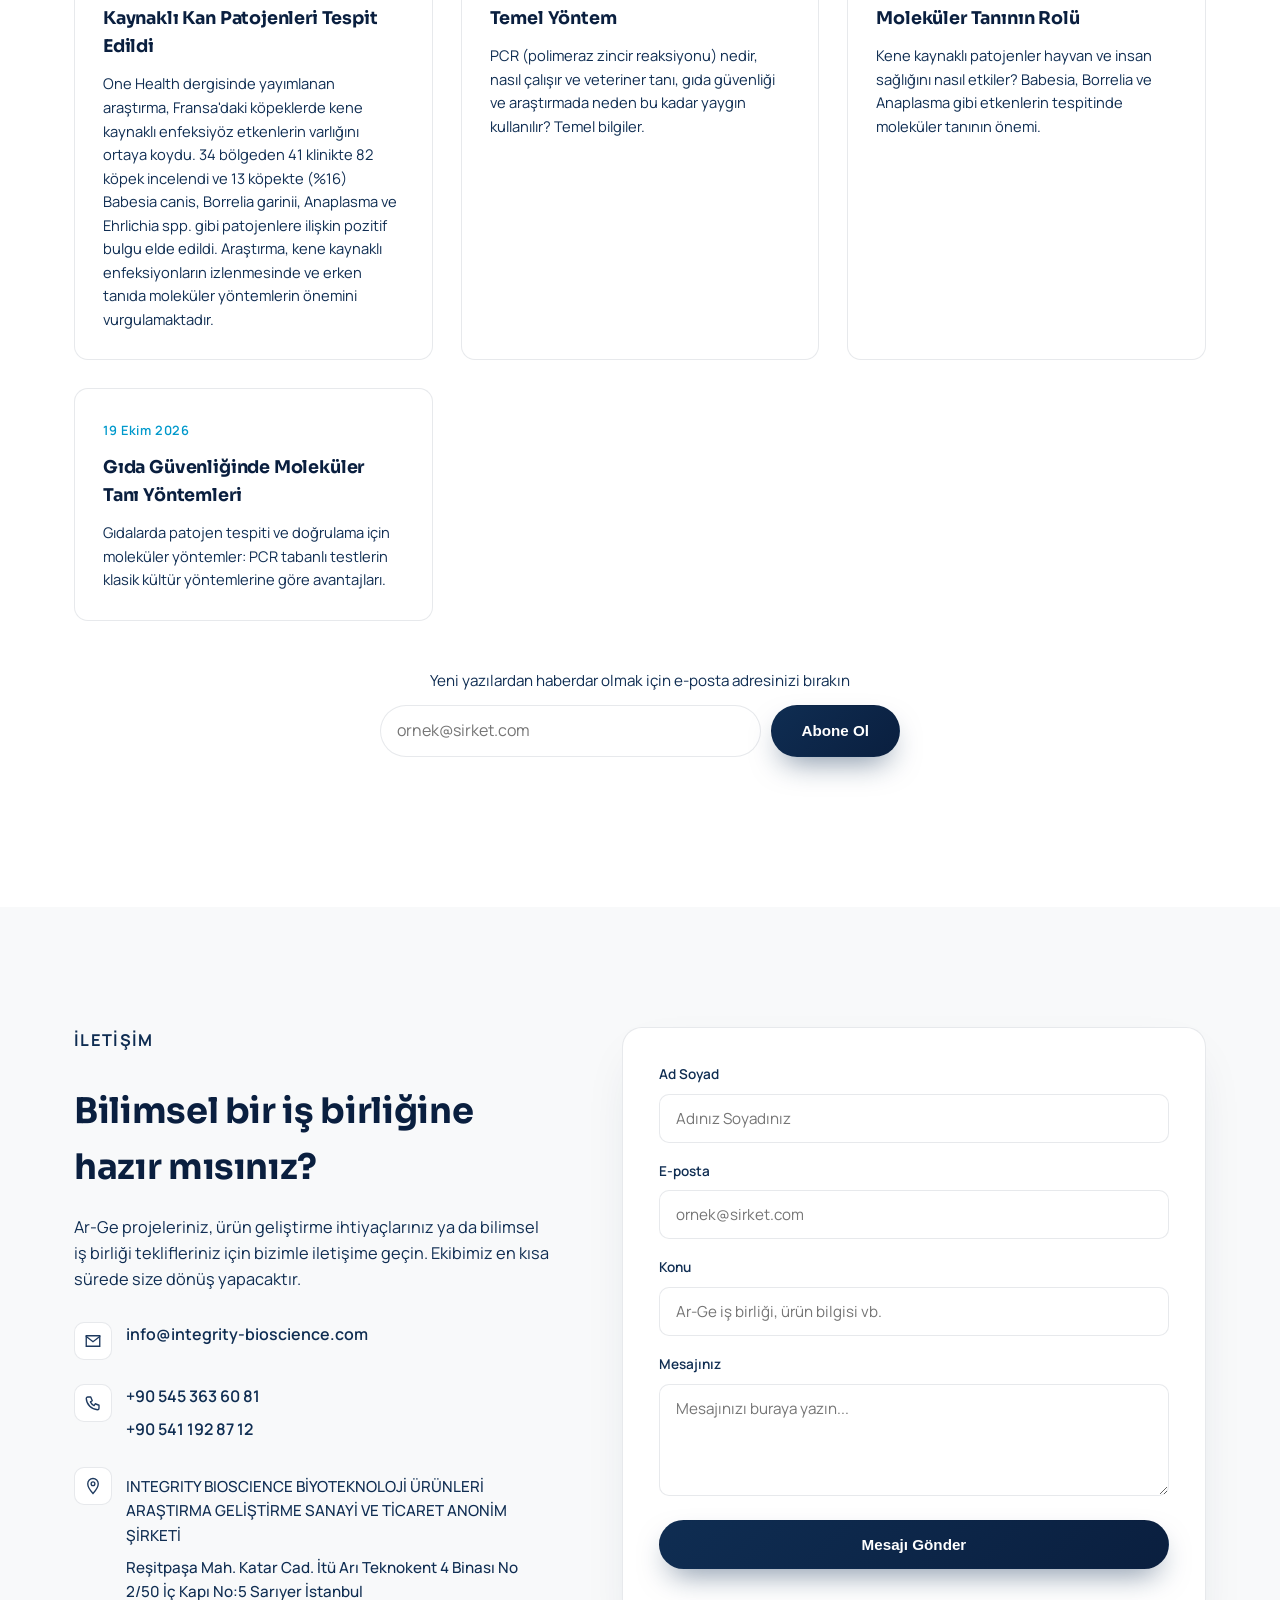
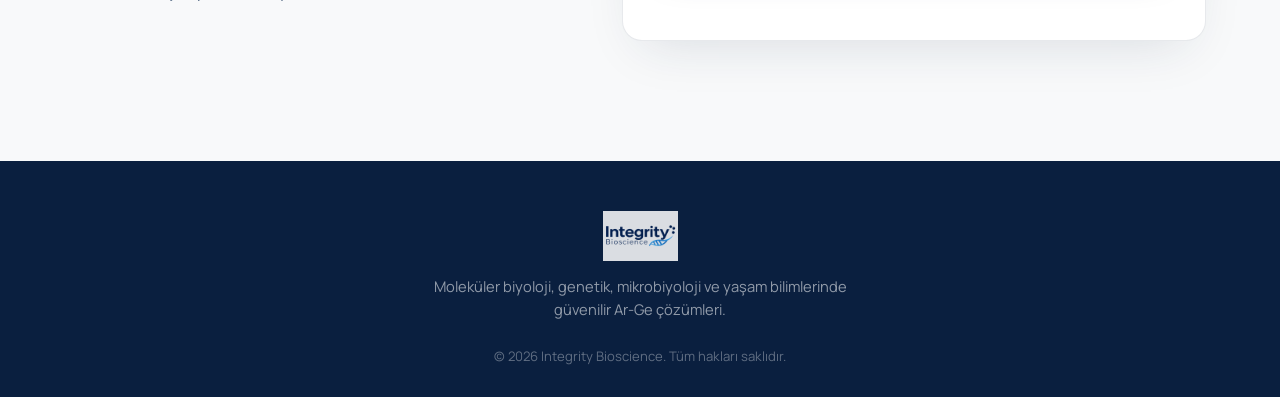
==== commit 02b1b3bb: "Add 3 SEO blog articles as static pages, newsletter signup, updated sitemap Co-Authored-By: Claude S" ====
--- a/index.html
+++ b/index.html
@@ -313,7 +313,7 @@
       <div class="section-head">
         <p class="section-eyebrow" data-tr="Bülten" data-en="News">Bülten</p>
         <h2 data-tr="Son Gelişmeler ve Haberler" data-en="Latest Updates and News">Son Gelişmeler ve Haberler</h2>
-        <p class="section-sub" data-tr="Bülten bölümü yapım aşamasındadır. Yakında sizin için güncellemeler ve araştırma haberlerini paylaşacağız." data-en="Our news section is currently under development. We will be sharing updates and research news with you soon.">Bülten bölümü yapım aşamasındadır. Yakında sizin için güncellemeler ve araştırma haberlerini paylaşacağız.</p>
+        <p class="section-sub" data-tr="Moleküler tanı ve biyoteknoloji alanından bilgilendirici yazılar ve gelişmeler." data-en="Informative articles and updates from molecular diagnostics and biotechnology.">Moleküler tanı ve biyoteknoloji alanından bilgilendirici yazılar ve gelişmeler.</p>
       </div>
 
       <div class="news-grid">
@@ -322,8 +322,34 @@
           <h3 data-tr="Fransa'da Köpeklerde Kene Kaynaklı Kan Patojenleri Tespit Edildi" data-en="Tick-borne Blood Pathogens Detected in Dogs in France">Fransa'da Köpeklerde Kene Kaynaklı Kan Patojenleri Tespit Edildi</h3>
           <p data-tr="One Health dergisinde yayımlanan araştırma, Fransa'daki köpeklerde kene kaynaklı enfeksiyöz etkenlerin varlığını ortaya koydu. 34 bölgeden 41 klinikte 82 köpek incelendi ve 13 köpekte (%16) Babesia canis, Borrelia garinii, Anaplasma ve Ehrlichia spp. gibi patojenlere ilişkin pozitif bulgu elde edildi. Araştırma, kene kaynaklı enfeksiyonların izlenmesinde ve erken tanıda moleküler yöntemlerin önemini vurgulamaktadır." data-en="A study published in the One Health journal revealed the presence of tick-borne infectious agents in dogs in France. Dogs from 41 clinics across 34 regions were examined, with positive findings for pathogens such as Babesia canis, Borrelia garinii, Anaplasma, and Ehrlichia spp. in 13 dogs (16%). The research emphasizes the importance of molecular methods in monitoring tick-borne infections and early diagnosis.">Fransa'da Köpeklerde Kene Kaynaklı Kan Patojenleri Tespit Edildi</p>
         </article>
-
-      </div>
+        <a class="news-card news-link" href="blog/pcr-nedir.html">
+          <div class="news-date">19 Ekim 2026</div>
+          <h3>PCR Nedir? Moleküler Tanıda Temel Yöntem</h3>
+          <p>PCR (polimeraz zincir reaksiyonu) nedir, nasıl çalışır ve veteriner tanı, gıda güvenliği ve araştırmada neden bu kadar yaygın kullanılır? Temel bilgiler.</p>
+        </a>
+        <a class="news-card news-link" href="blog/kene-kaynakli-patojenler.html">
+          <div class="news-date">19 Ekim 2026</div>
+          <h3>Kene Kaynaklı Hastalıklar ve Moleküler Tanının Rolü</h3>
+          <p>Kene kaynaklı patojenler hayvan ve insan sağlığını nasıl etkiler? Babesia, Borrelia ve Anaplasma gibi etkenlerin tespitinde moleküler tanının önemi.</p>
+        </a>
+        <a class="news-card news-link" href="blog/gida-guvenliginde-molekuler-tani.html">
+          <div class="news-date">19 Ekim 2026</div>
+          <h3>Gıda Güvenliğinde Moleküler Tanı Yöntemleri</h3>
+          <p>Gıdalarda patojen tespiti ve doğrulama için moleküler yöntemler: PCR tabanlı testlerin klasik kültür yöntemlerine göre avantajları.</p>
+        </a>
+
+      </div>
+
+      <form class="newsletter-form" id="newsletter-form" action="https://formspree.io/f/xzedwwrj" method="POST">
+        <input type="hidden" name="_subject" value="Bülten kaydı">
+        <input type="hidden" name="form_type" value="bulten-kaydi">
+        <label for="newsletter-email" data-tr="Yeni yazılardan haberdar olmak için e-posta adresinizi bırakın" data-en="Leave your email to be notified about new articles">Yeni yazılardan haberdar olmak için e-posta adresinizi bırakın</label>
+        <div class="newsletter-row">
+          <input type="email" id="newsletter-email" name="email" required placeholder="ornek@sirket.com">
+          <button type="submit" class="btn btn-primary" data-tr="Abone Ol" data-en="Subscribe">Abone Ol</button>
+        </div>
+        <p class="newsletter-note" id="newsletter-note" role="status"></p>
+      </form>
     </div>
   </section>
 
--- a/css/style.css
+++ b/css/style.css
@@ -825,3 +825,23 @@
     font-size: 1.4rem;
   }
 }
+
+/* ---------- Blog pages & newsletter ---------- */
+a.news-link { display: block; color: inherit; text-decoration: none; }
+.newsletter-form { max-width: 520px; margin: 48px auto 0; text-align: center; }
+.newsletter-form label { display: block; margin-bottom: 12px; font-size: 0.95rem; color: var(--navy-800); }
+.newsletter-row { display: flex; gap: 10px; }
+.newsletter-row input { flex: 1; min-width: 0; padding: 12px 16px; border: 1px solid var(--line); border-radius: 999px; font: inherit; }
+.newsletter-note { min-height: 1.4em; margin-top: 10px; font-size: 0.9rem; color: var(--teal-400); }
+.blog-header { background: #fff; border-bottom: 1px solid var(--line); }
+.blog-header-inner { display: flex; align-items: center; justify-content: space-between; padding-top: 12px; padding-bottom: 12px; }
+.blog-back { color: var(--navy-800); font-weight: 600; text-decoration: none; }
+.blog-article { padding: 60px 0 90px; }
+.blog-article-inner { max-width: 760px; }
+.blog-article h1 { font-size: clamp(1.8rem, 4vw, 2.6rem); margin-bottom: 24px; color: var(--navy-900); }
+.blog-article h2 { font-size: 1.4rem; margin: 34px 0 12px; color: var(--navy-900); }
+.blog-article p, .blog-article li { line-height: 1.75; color: var(--navy-800); margin-bottom: 14px; }
+.blog-article ul { padding-left: 22px; margin-bottom: 14px; }
+.blog-cta { margin-top: 40px; padding: 20px 24px; border-radius: var(--radius-md); background: rgba(43,165,171,0.08); }
+.blog-cta a { color: var(--teal-400); font-weight: 600; }
+@media (max-width: 600px) { .newsletter-row { flex-direction: column; } }
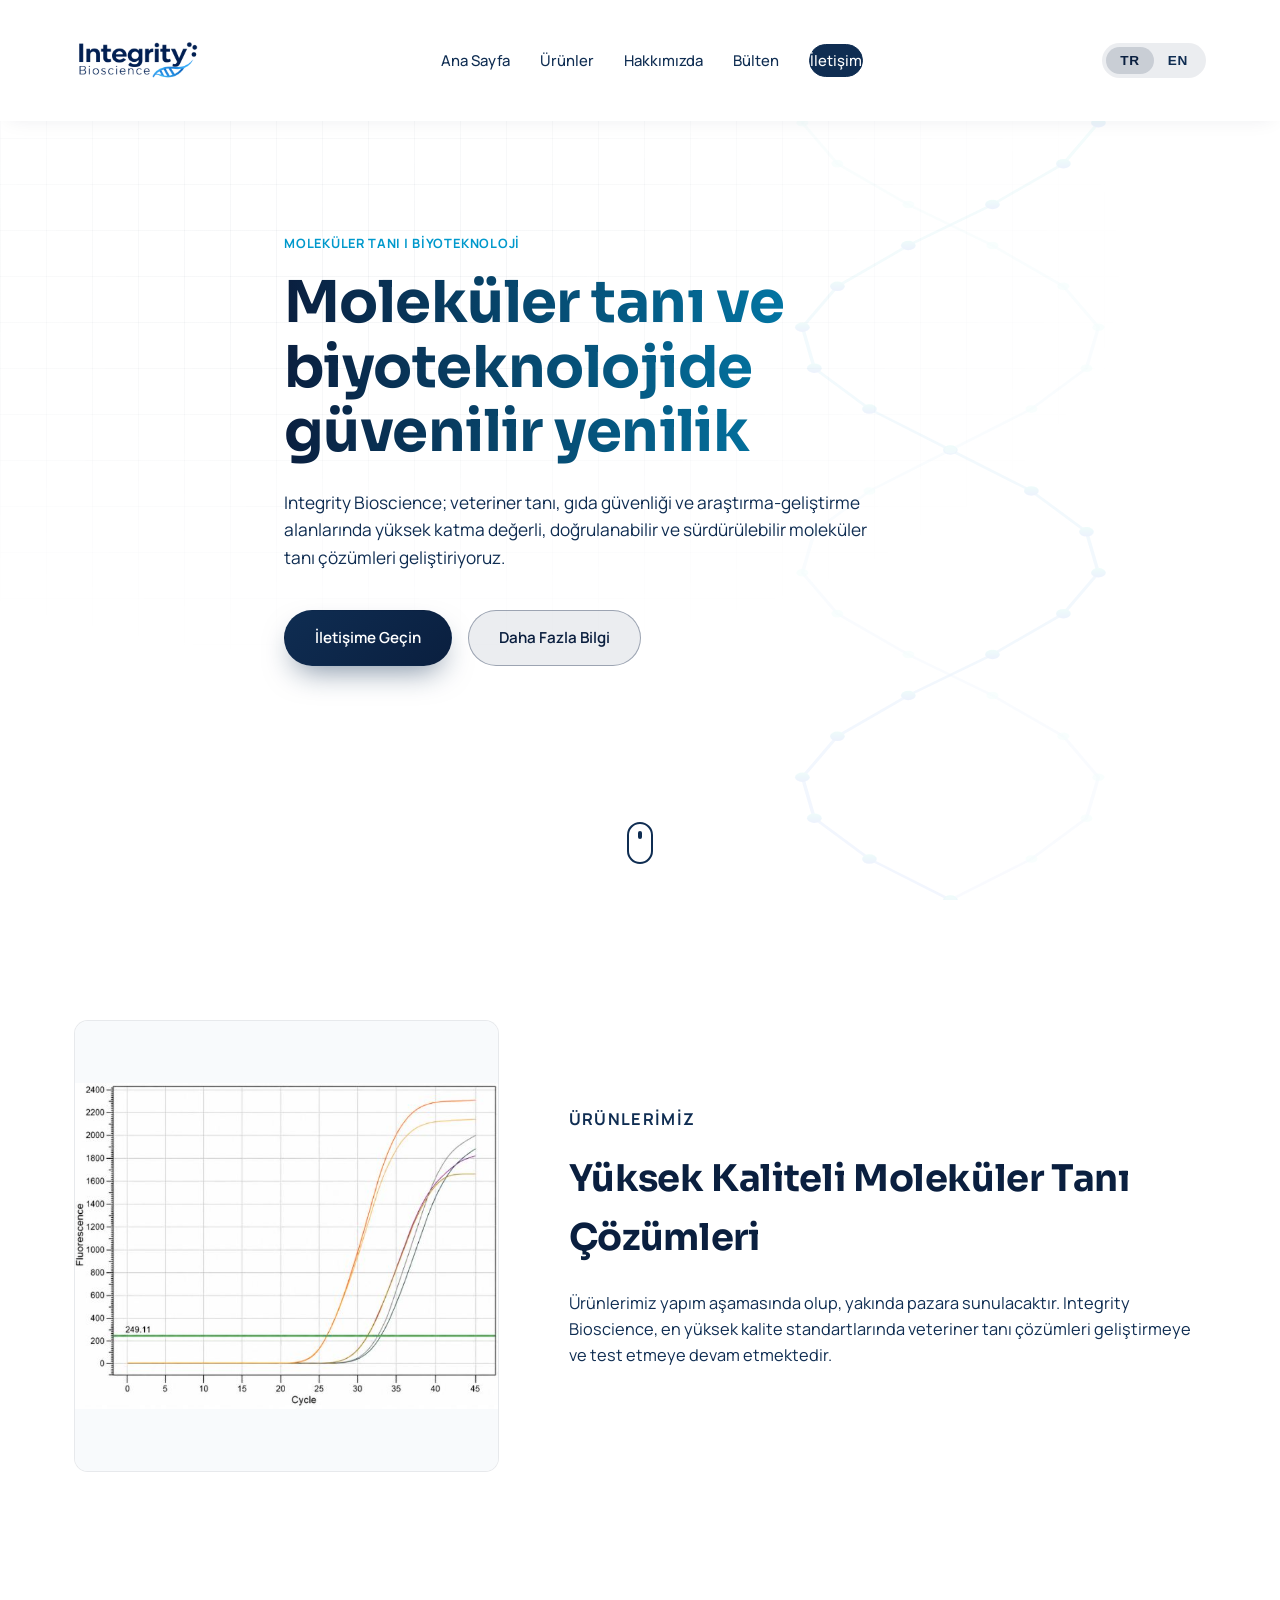
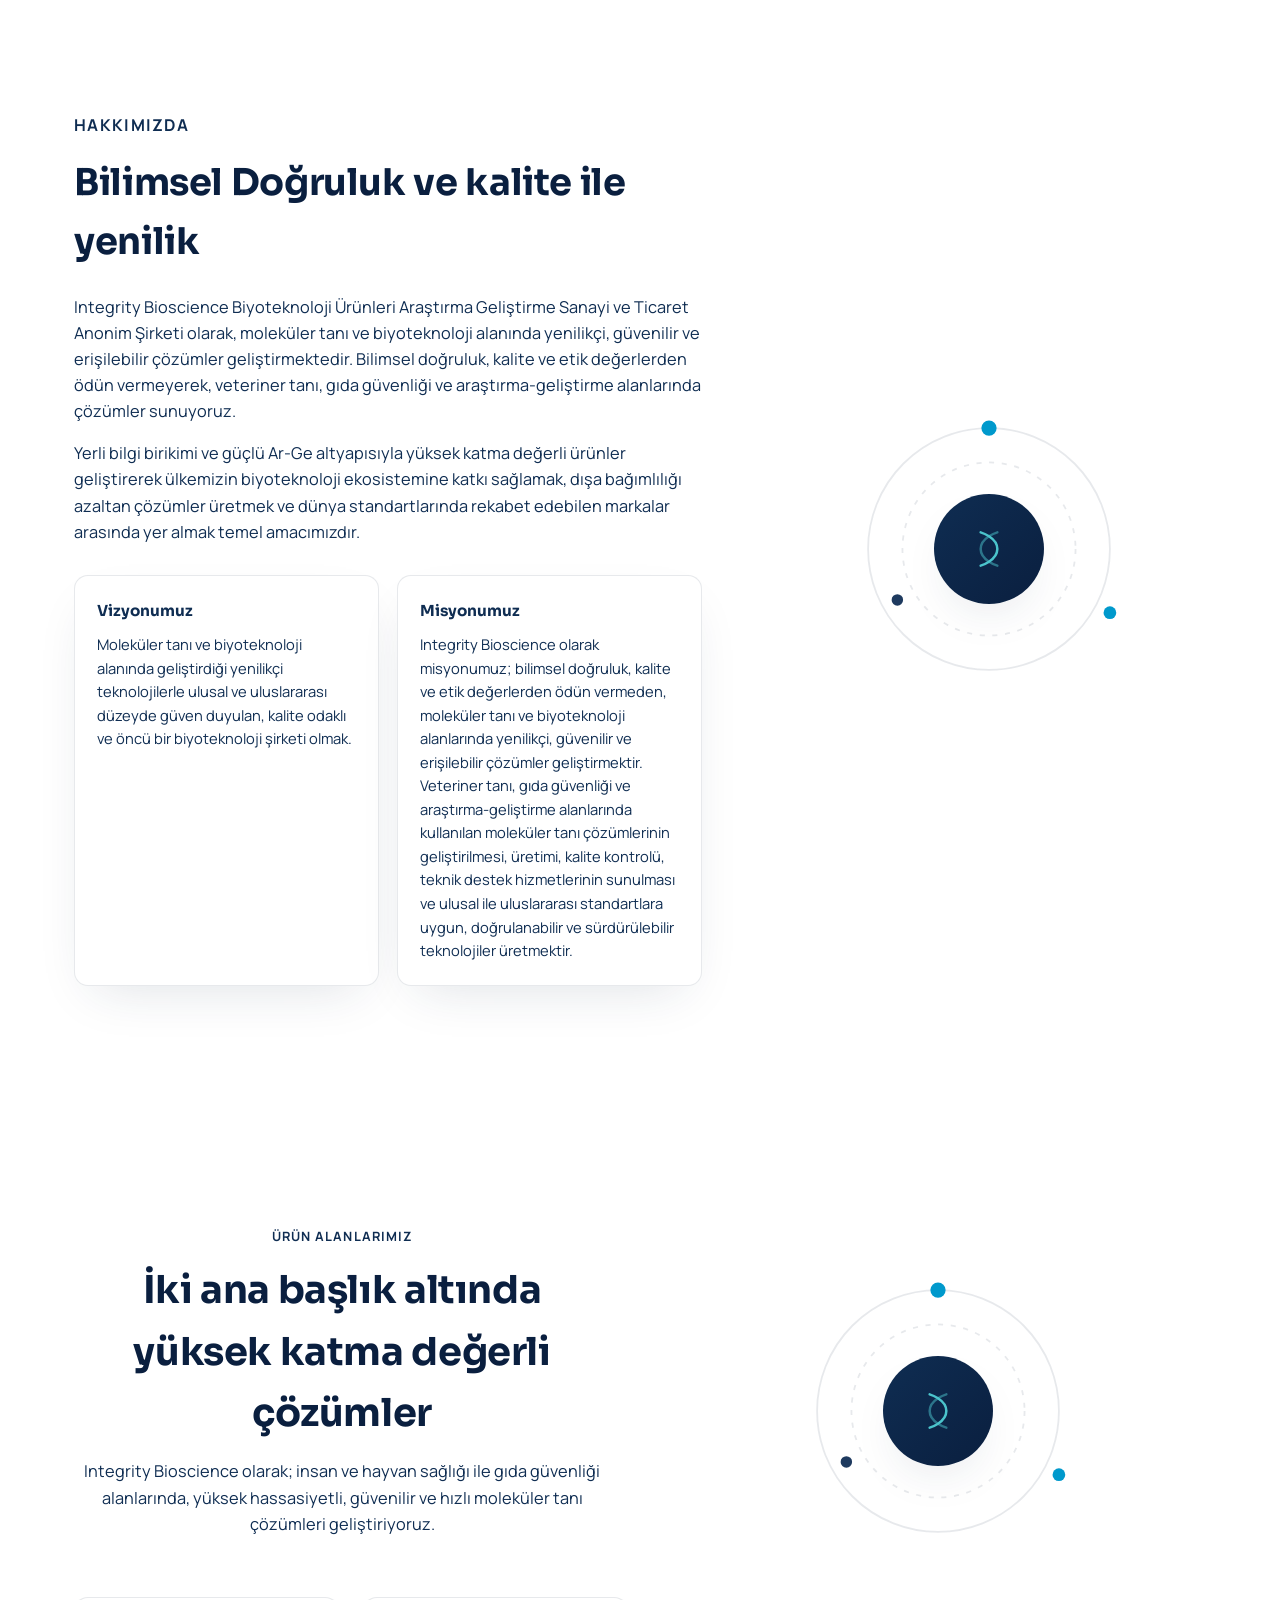
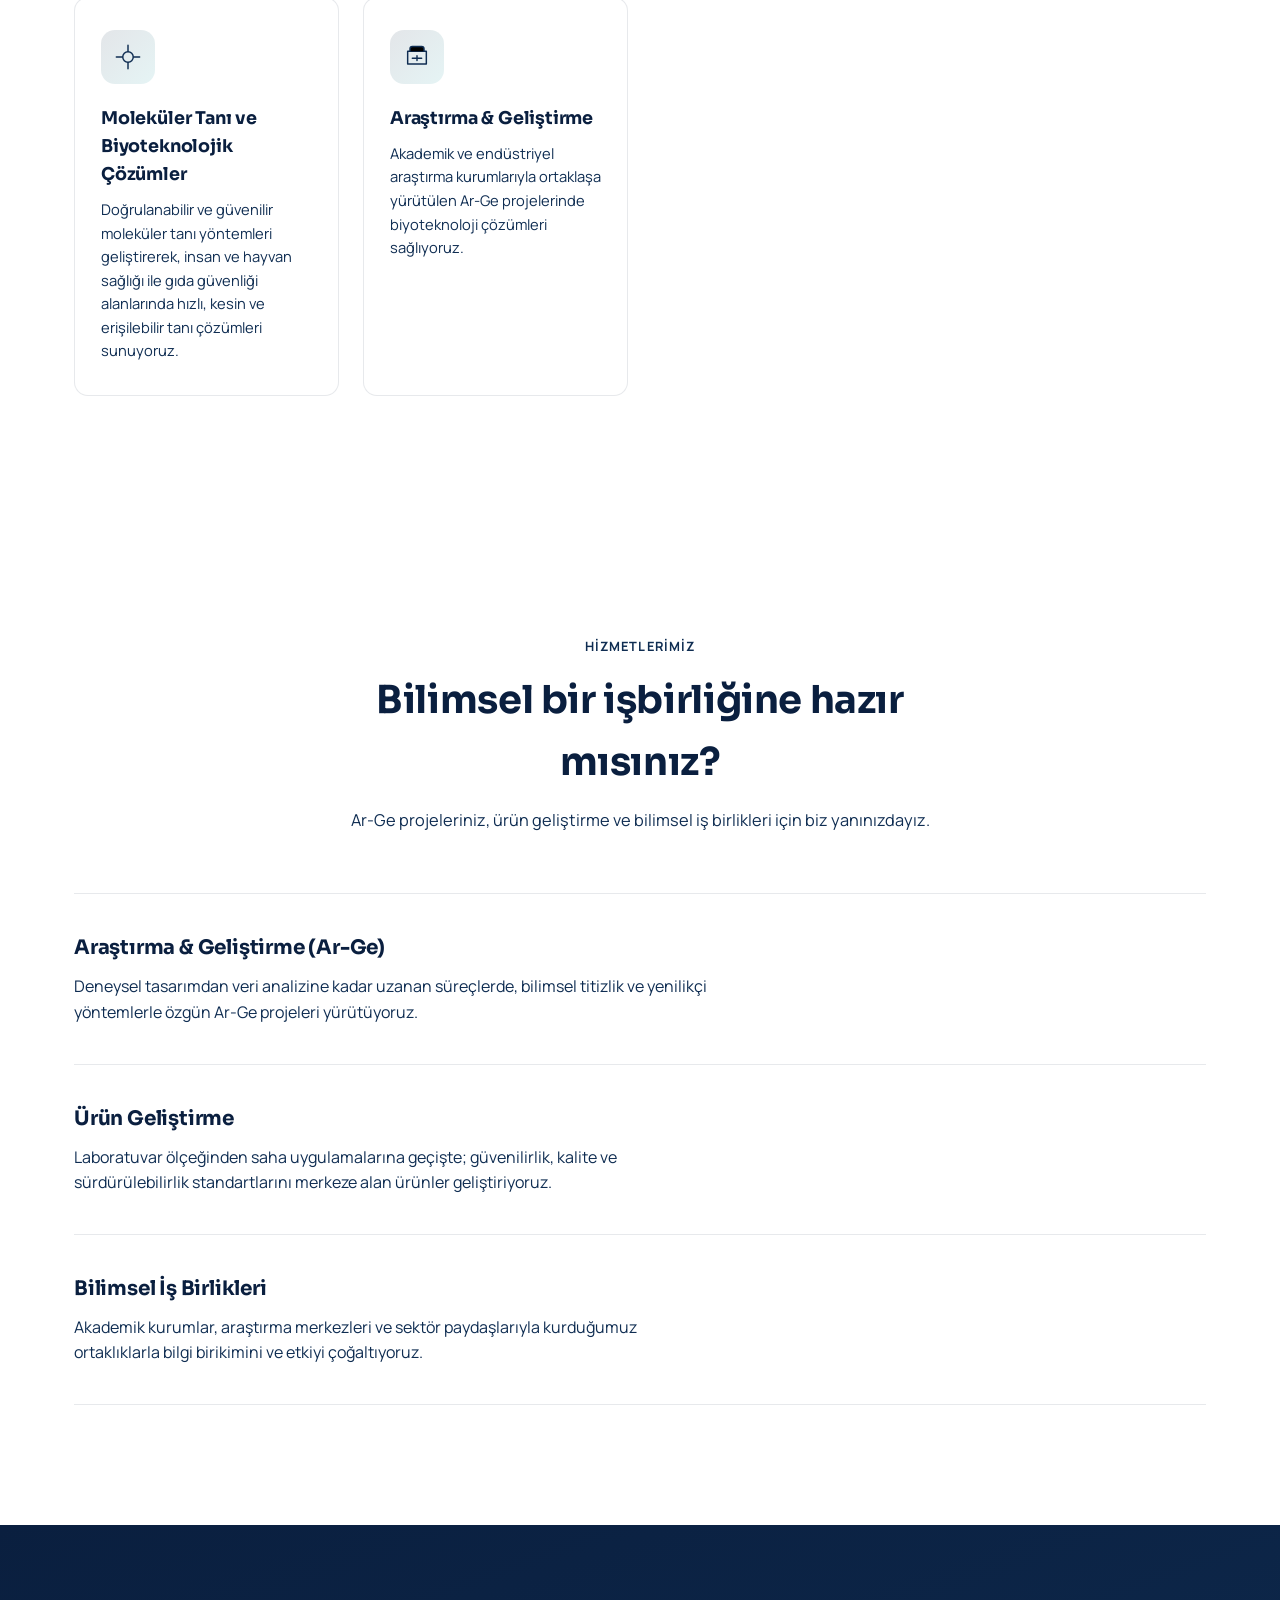
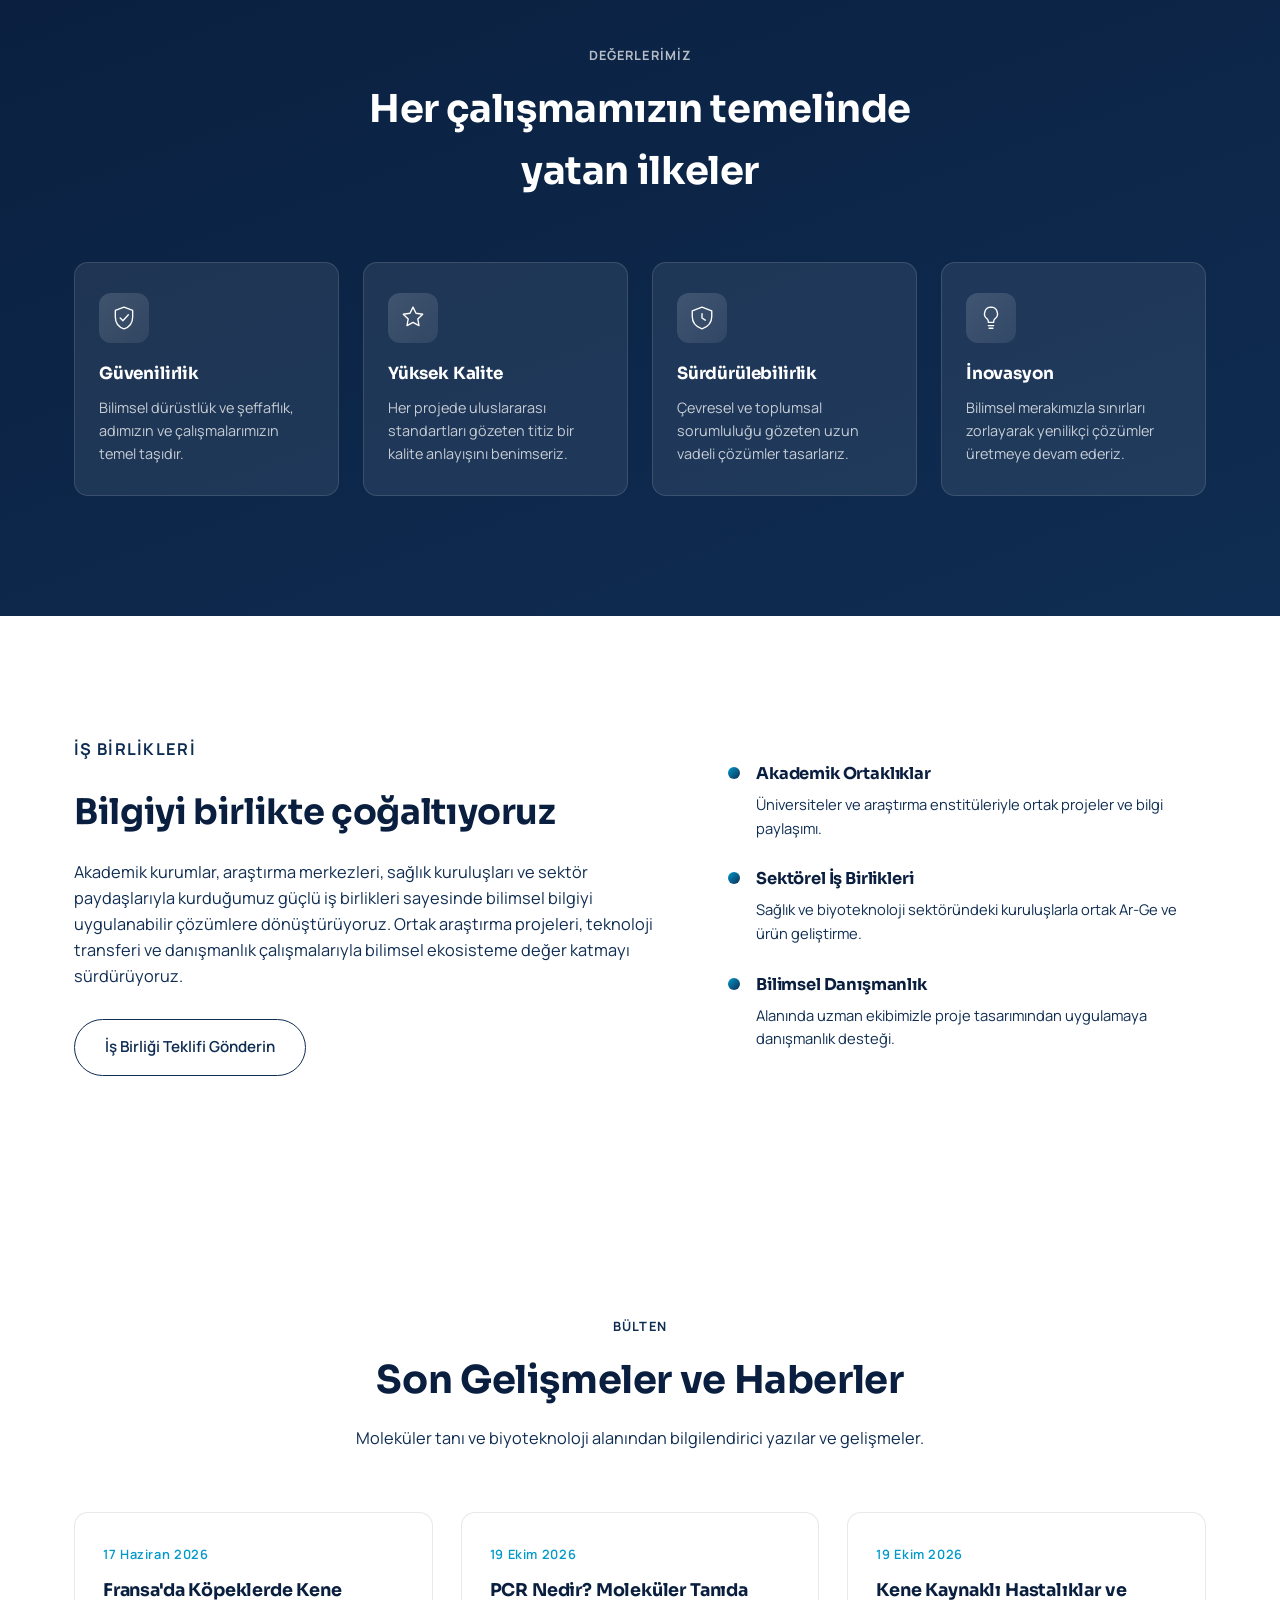
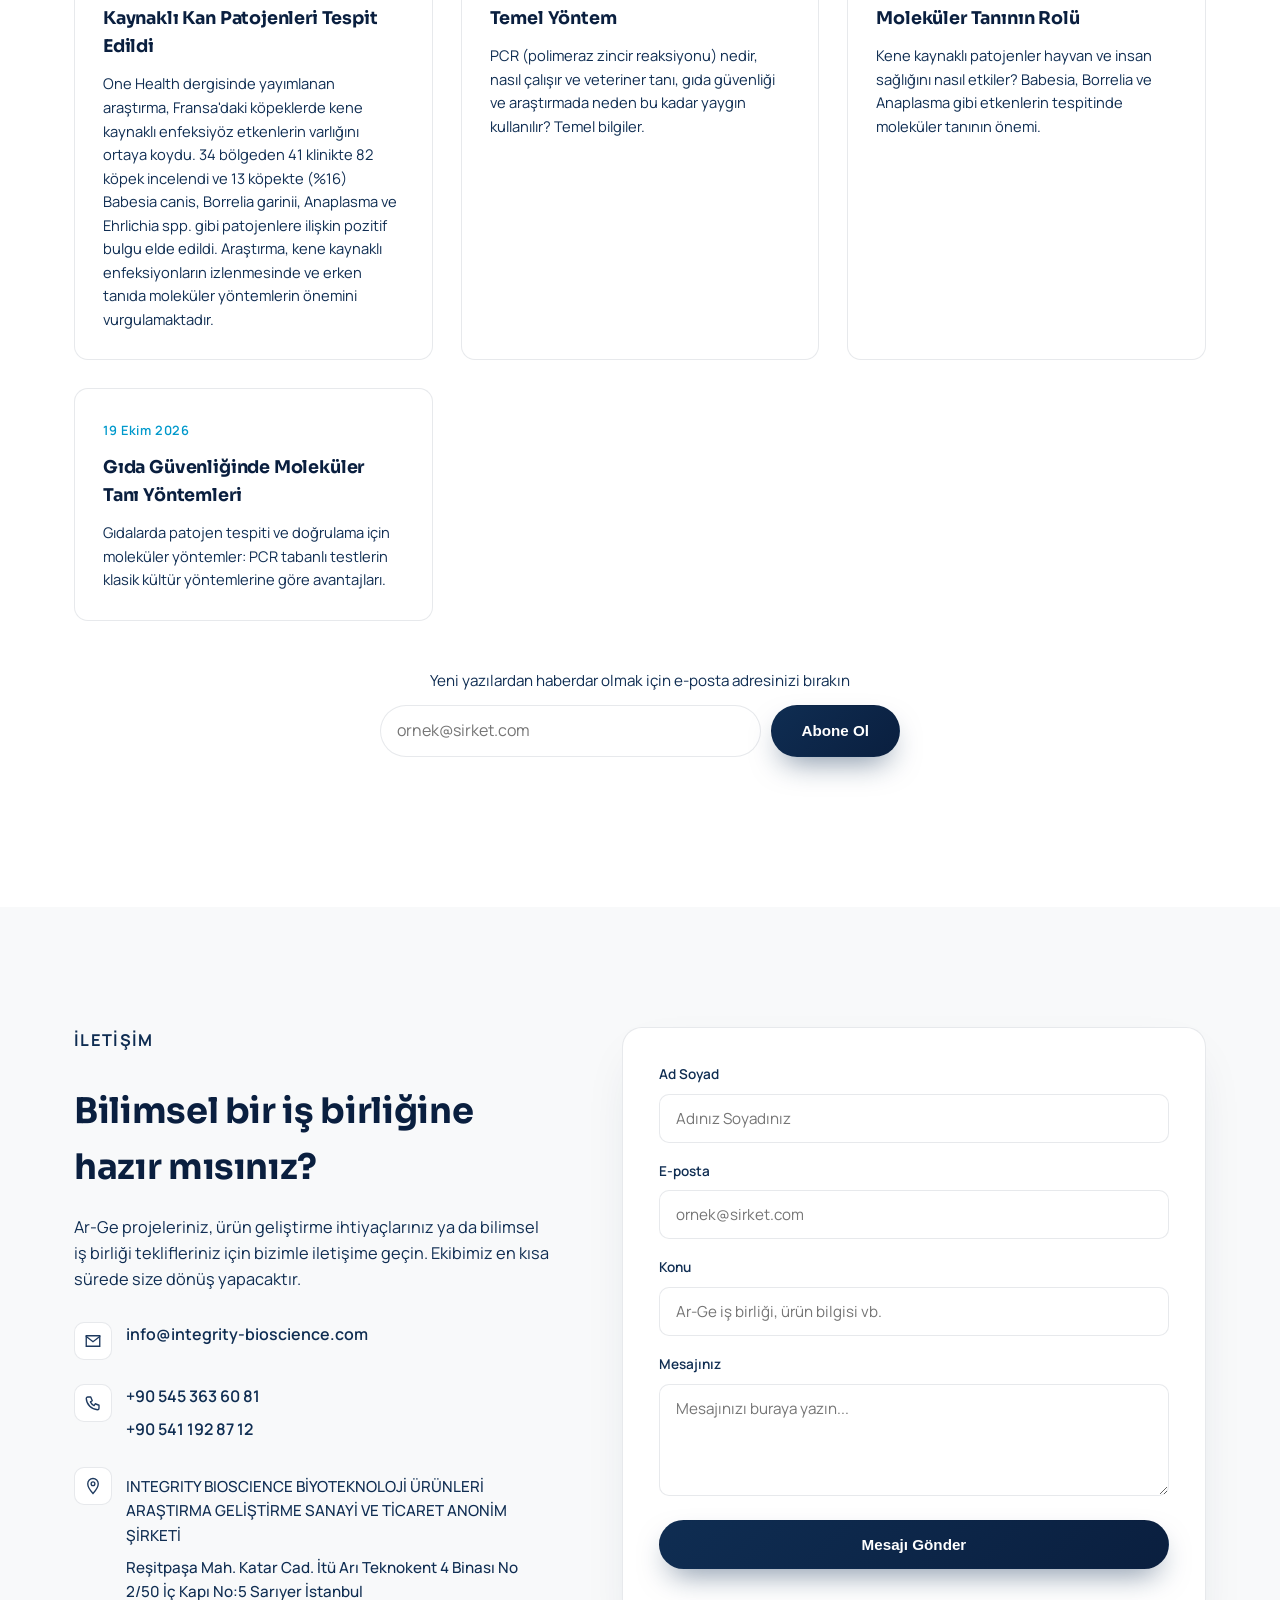
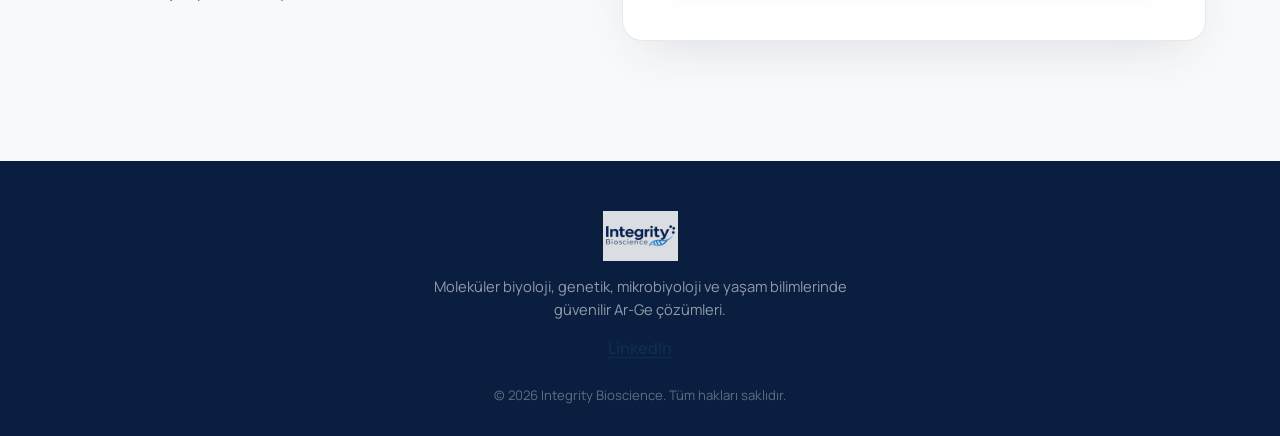
==== commit 94da03ab: "Add LinkedIn link to footer and structured data Co-Authored-By: Claude Sonnet 5.5 <noreply@anthropic" ====
--- a/index.html
+++ b/index.html
@@ -14,7 +14,7 @@
 <meta property="og:url" content="https://integrity-bioscience.com/">
 <meta property="og:image" content="https://integrity-bioscience.com/assets/logo.png">
 <script type="application/ld+json">
-{"@context":"https://schema.org","@type":"Organization","name":"Integrity Bioscience","legalName":"Integrity Bioscience Biyoteknoloji Ürünleri Araştırma Geliştirme Sanayi ve Ticaret Anonim Şirketi","url":"https://integrity-bioscience.com/","logo":"https://integrity-bioscience.com/assets/logo.png","email":"info@integrity-bioscience.com"}
+{"@context":"https://schema.org","@type":"Organization","name":"Integrity Bioscience","legalName":"Integrity Bioscience Biyoteknoloji Ürünleri Araştırma Geliştirme Sanayi ve Ticaret Anonim Şirketi","url":"https://integrity-bioscience.com/","logo":"https://integrity-bioscience.com/assets/logo.png","email":"info@integrity-bioscience.com","sameAs":["https://www.linkedin.com/company/integrity-bioscience/"]}
 </script>
 <link rel="icon" href="assets/logo.png" type="image/png">
 <link rel="preconnect" href="https://fonts.googleapis.com">
@@ -428,6 +428,7 @@
       <img src="assets/logo.png" alt="Integrity Bioscience logosu" class="logo-img" width="1536" height="1024">
     </a>
     <p class="footer-tagline" data-tr="Moleküler biyoloji, genetik, mikrobiyoloji ve yaşam bilimlerinde güvenilir Ar-Ge çözümleri." data-en="Reliable R&D solutions in molecular biology, genetics, microbiology, and life sciences.">Moleküler biyoloji, genetik, mikrobiyoloji ve yaşam bilimlerinde güvenilir Ar-Ge çözümleri.</p>
+    <p class="footer-social"><a href="https://www.linkedin.com/company/integrity-bioscience/" target="_blank" rel="noopener noreferrer" aria-label="LinkedIn">LinkedIn</a></p>
     <p class="footer-copy"><span>&copy; <span id="year"></span> Integrity Bioscience.</span> <span data-tr="Tüm hakları saklıdır." data-en="All rights reserved.">Tüm hakları saklıdır.</span></p>
   </div>
 </footer>
--- a/css/style.css
+++ b/css/style.css
@@ -845,3 +845,4 @@
 .blog-cta { margin-top: 40px; padding: 20px 24px; border-radius: var(--radius-md); background: rgba(43,165,171,0.08); }
 .blog-cta a { color: var(--teal-400); font-weight: 600; }
 @media (max-width: 600px) { .newsletter-row { flex-direction: column; } }
+.footer-social a { color: inherit; font-weight: 600; text-decoration: underline; text-underline-offset: 3px; }
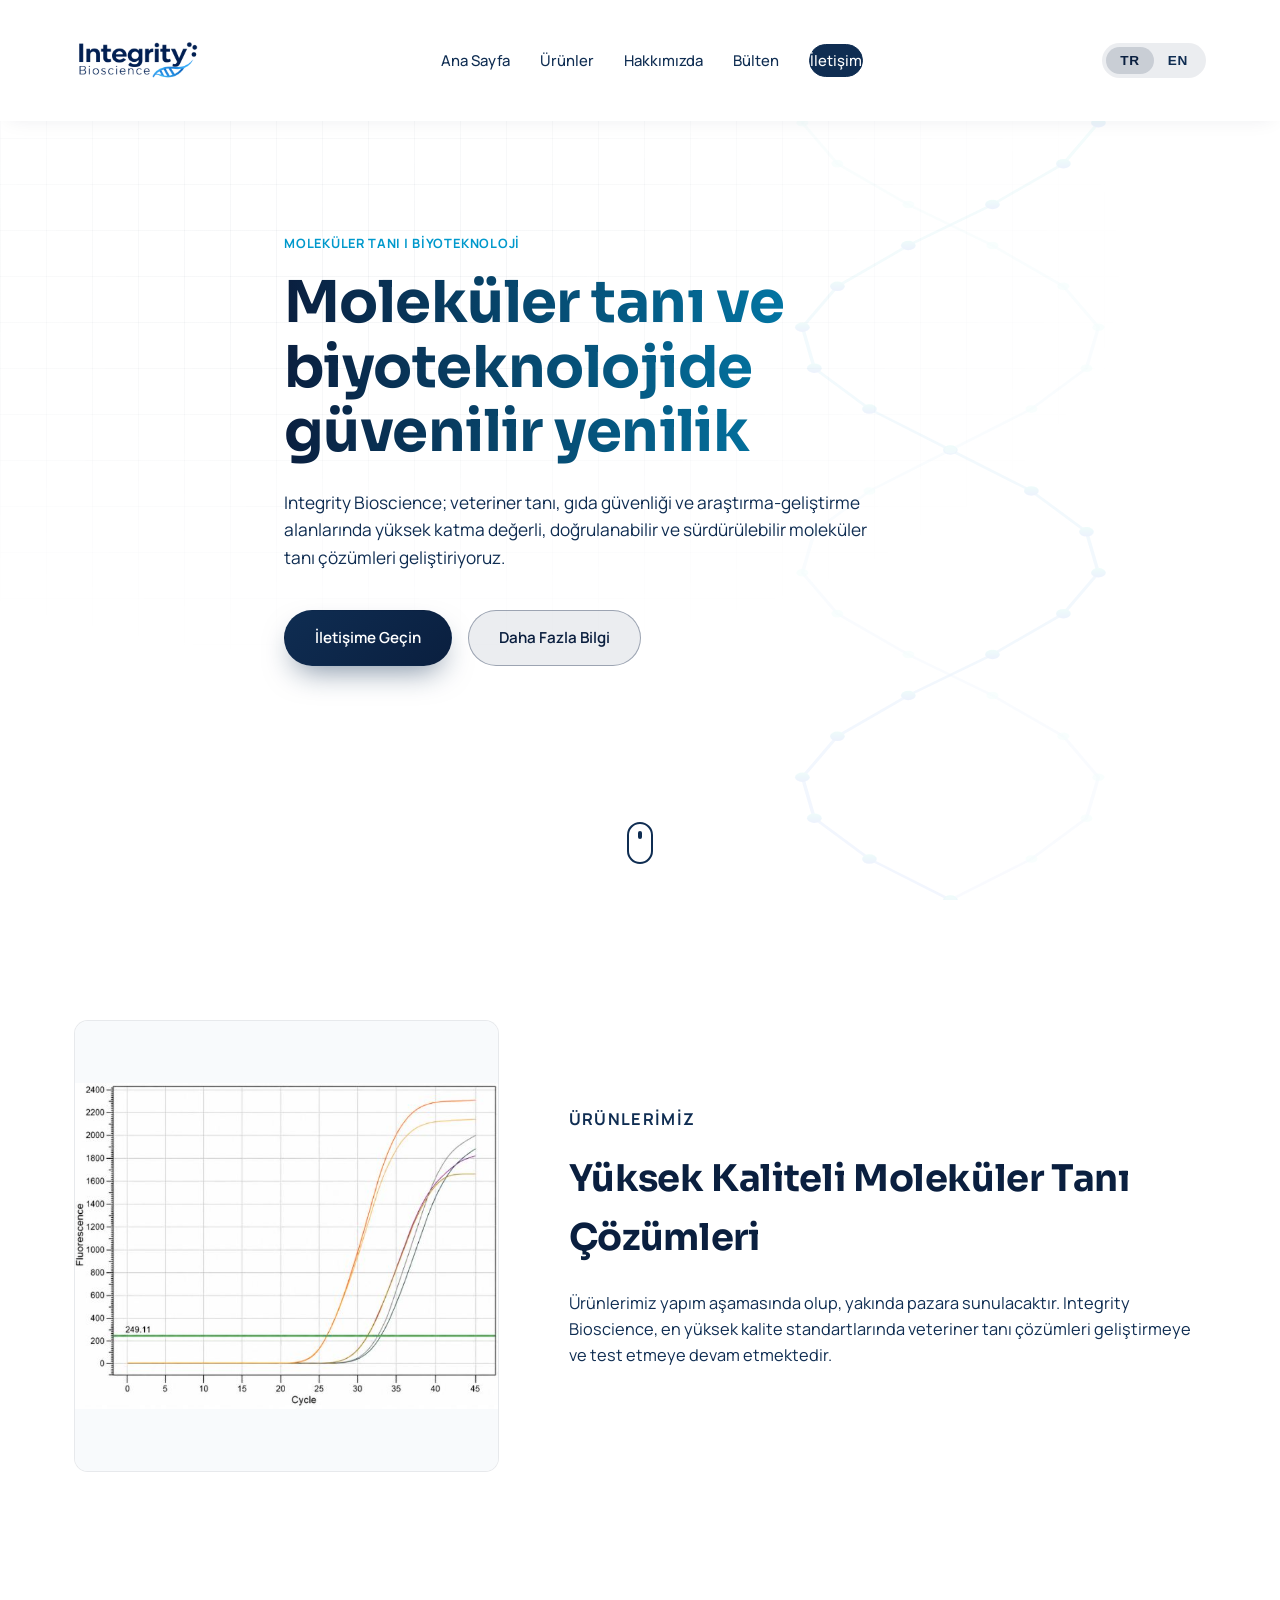
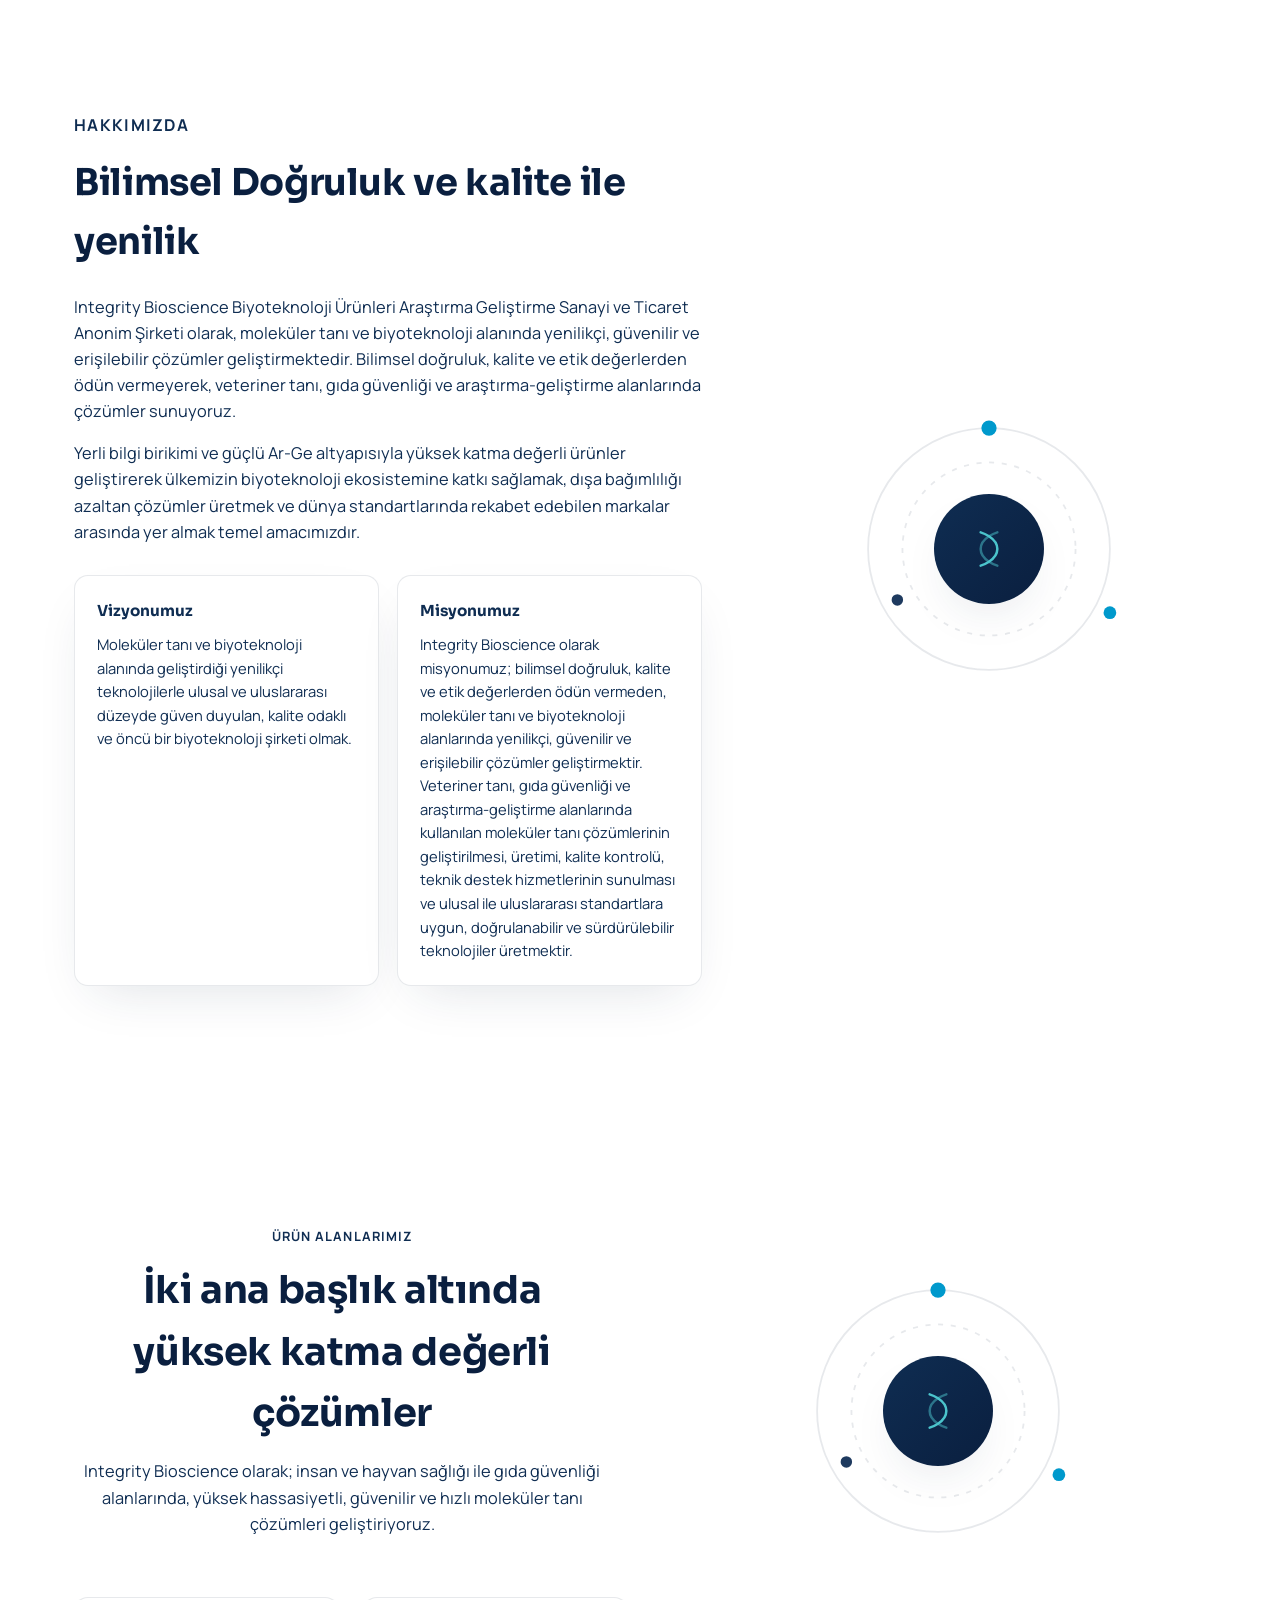
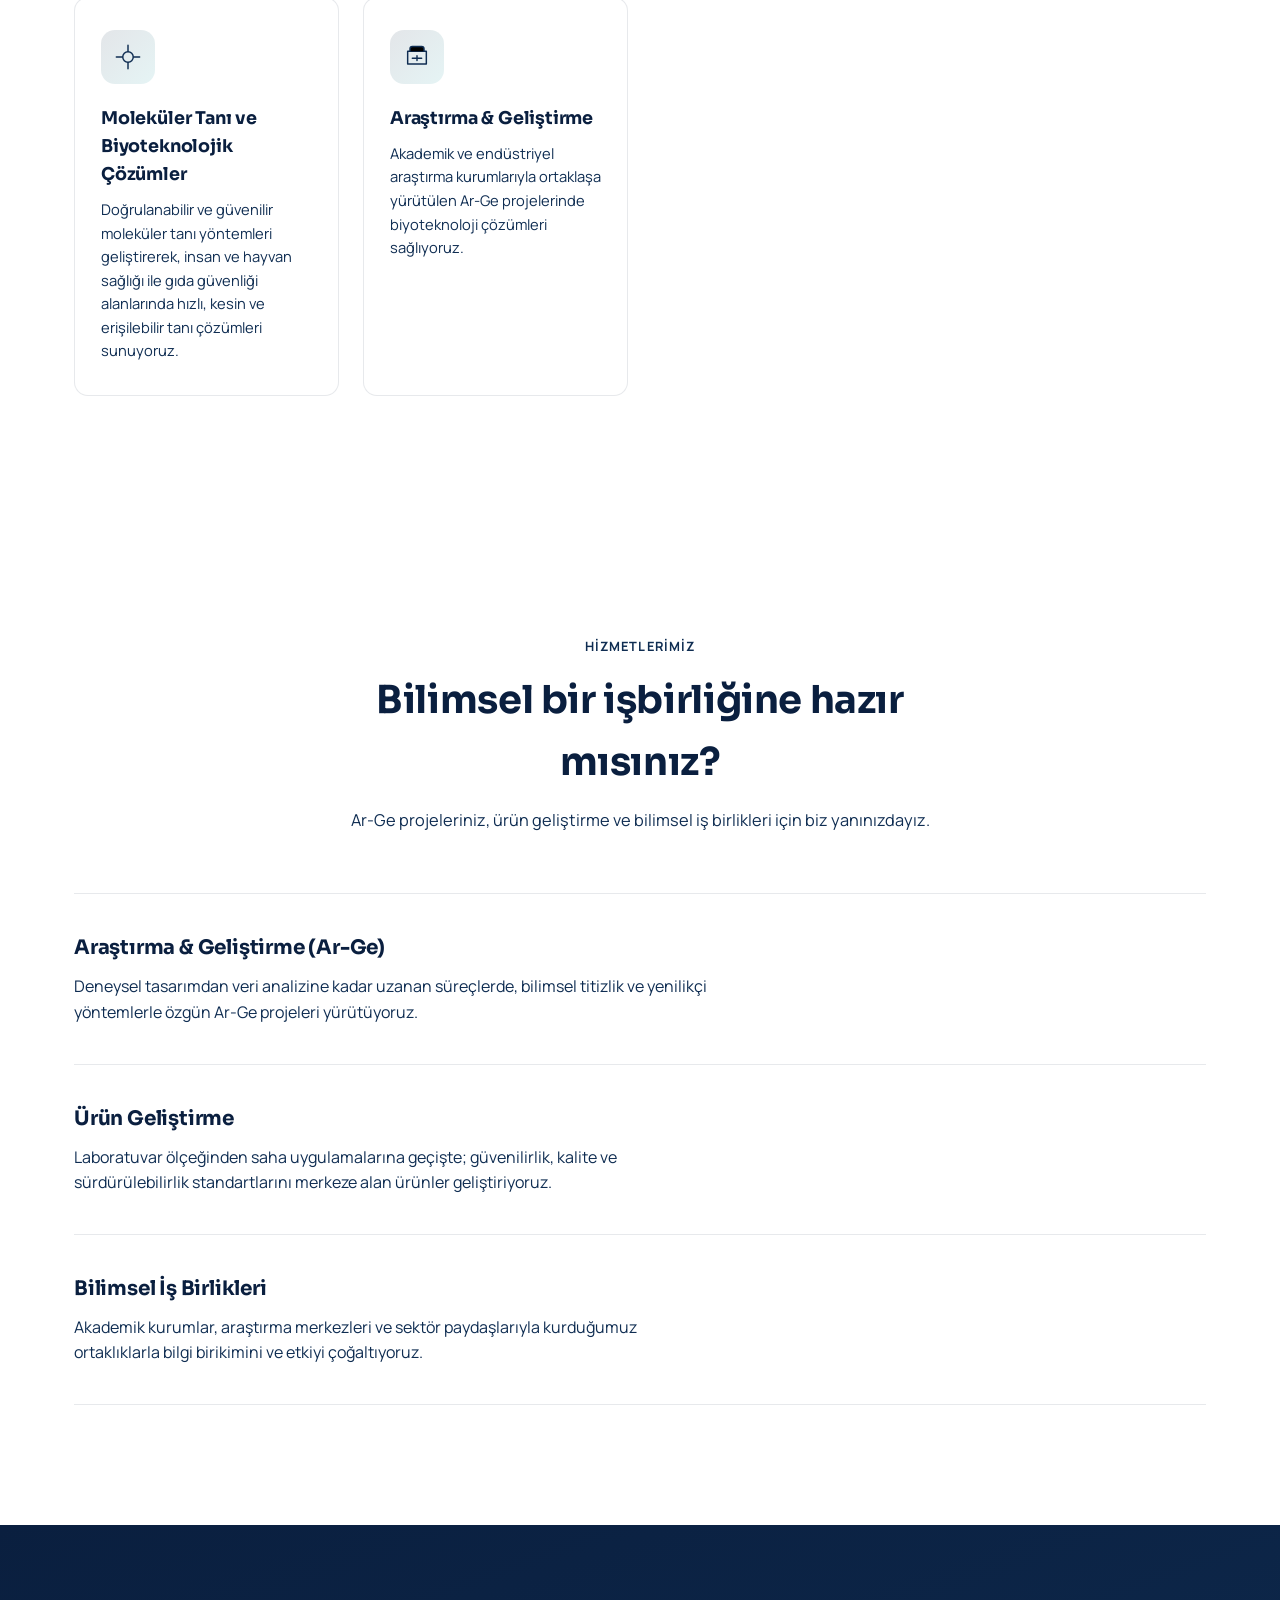
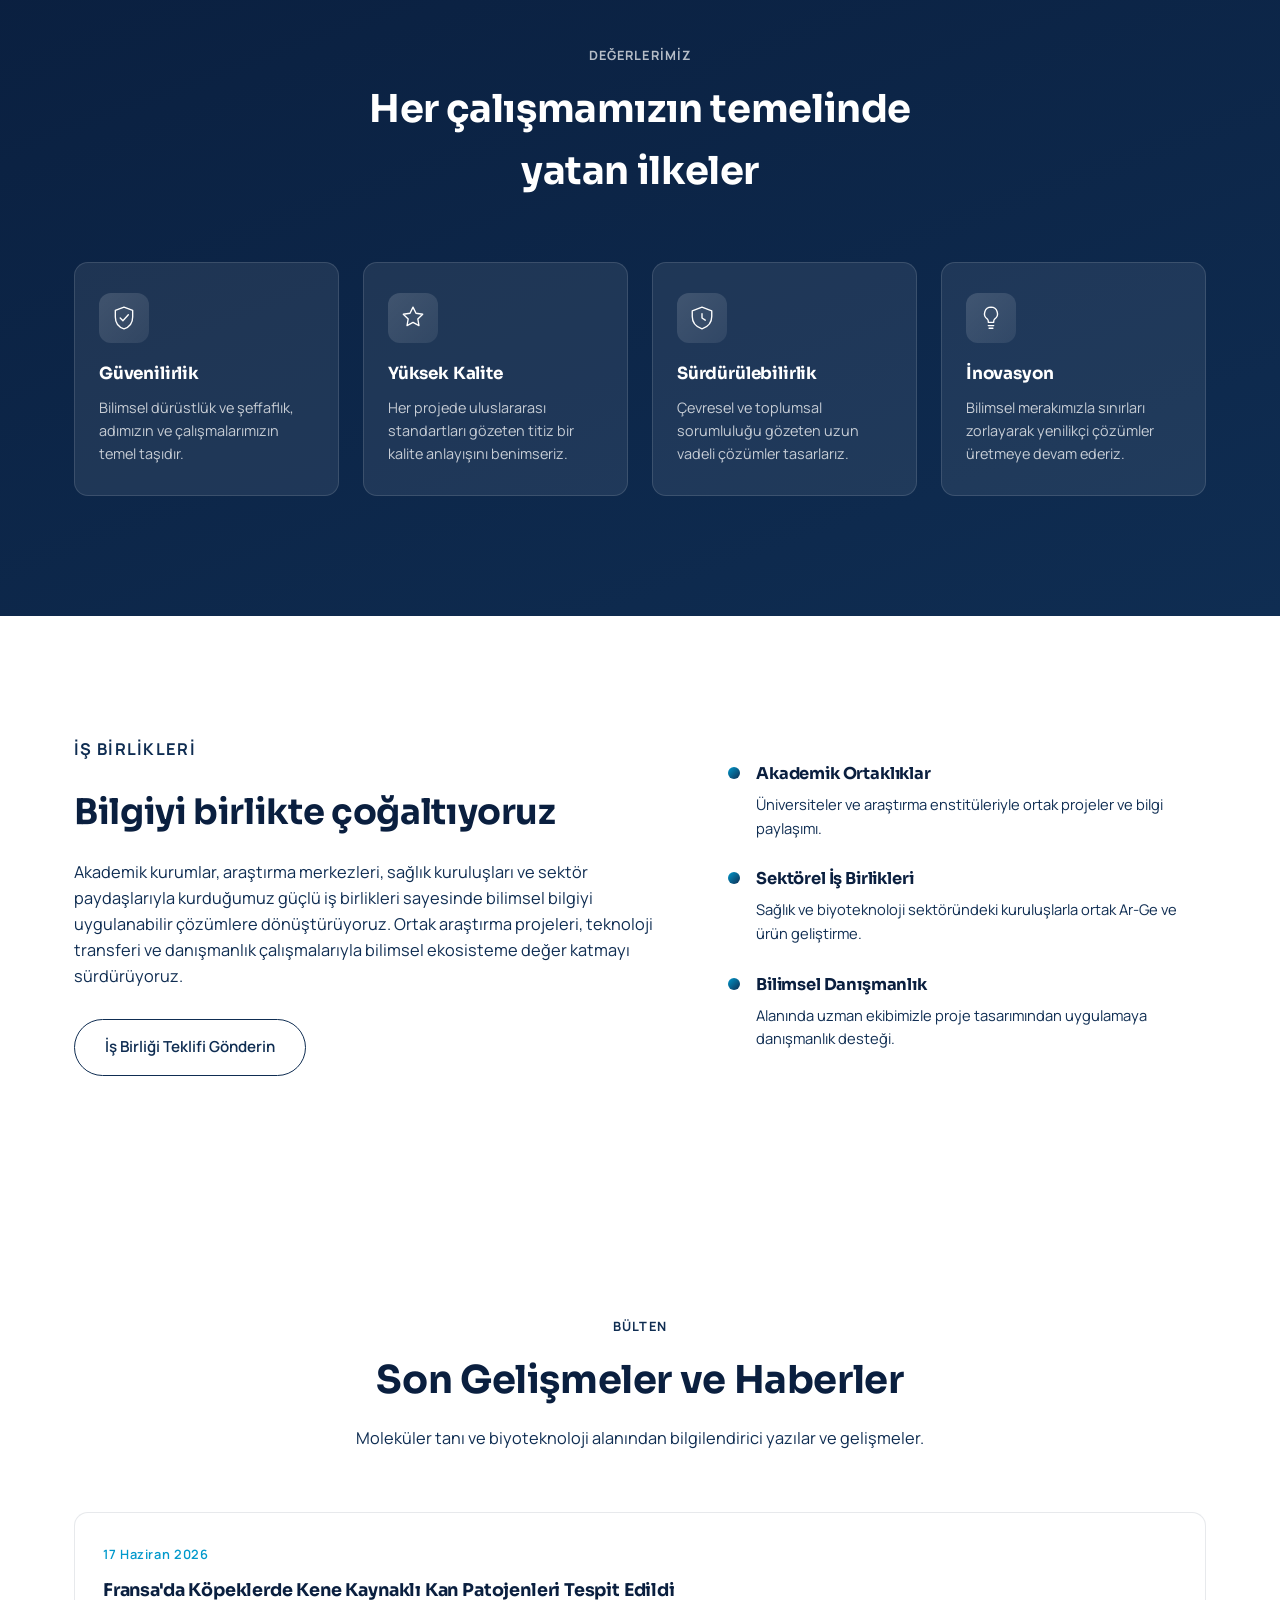
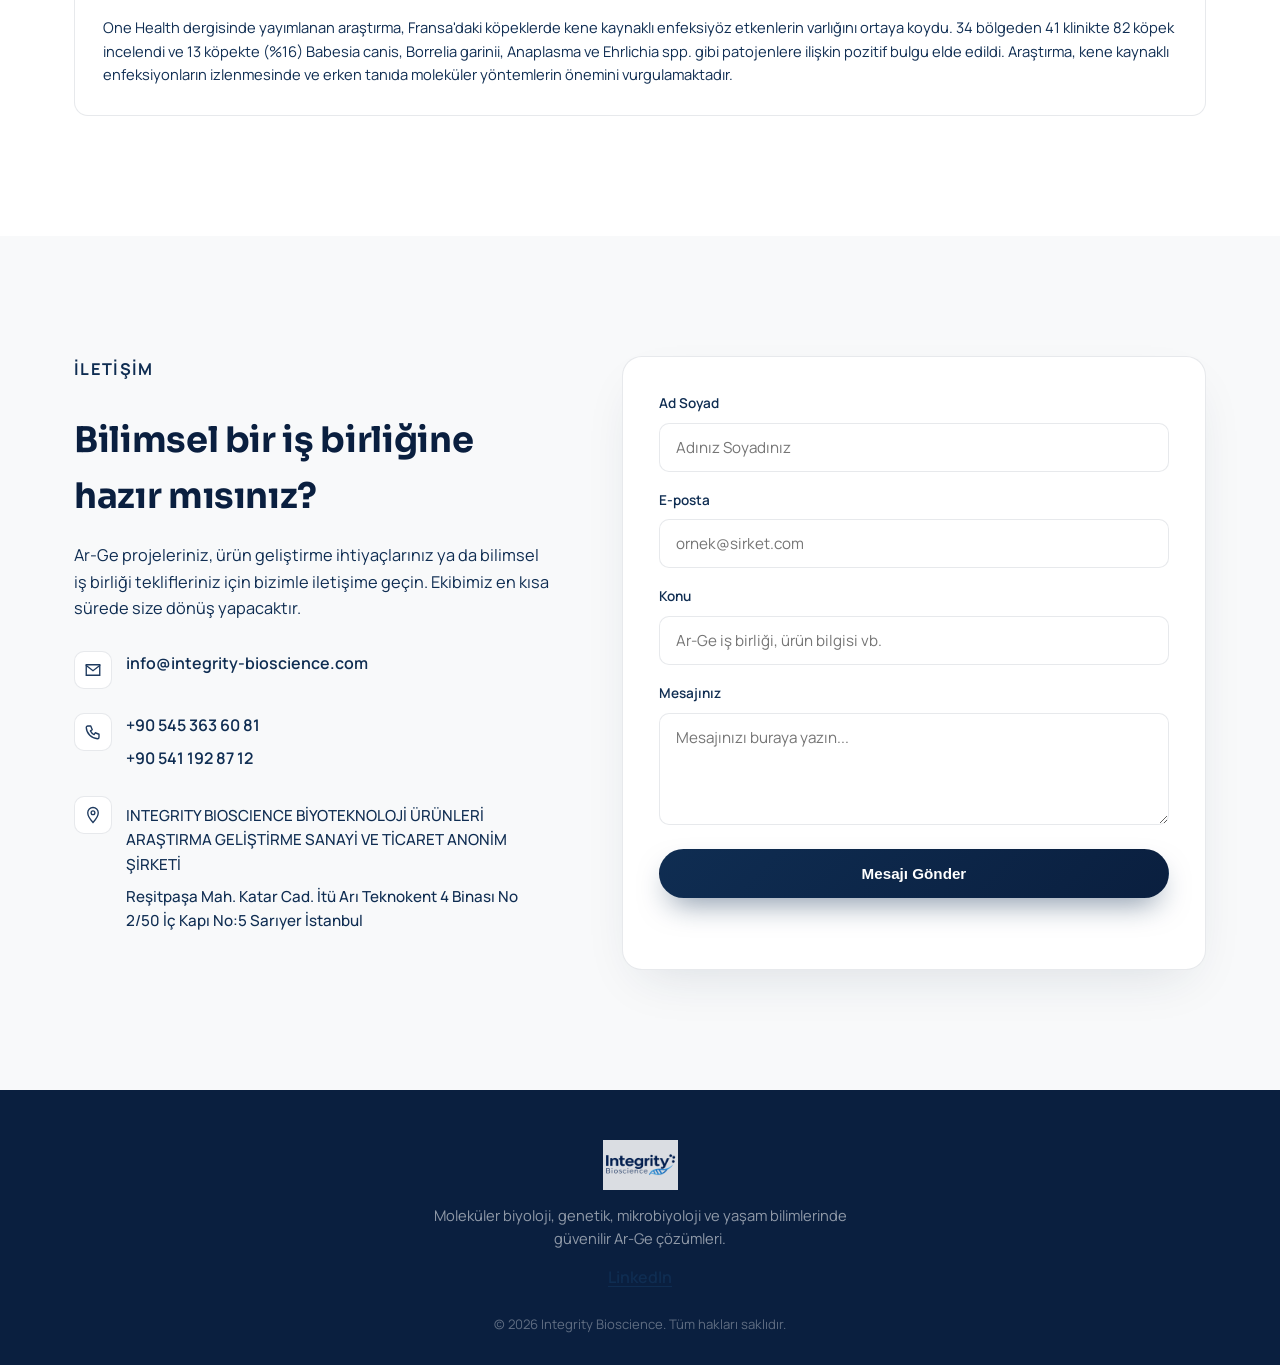
==== commit 4235df97: "Hide added news cards and newsletter form for now Co-Authored-By: Claude Sonnet 5.5 <noreply@anthrop" ====
--- a/index.html
+++ b/index.html
@@ -322,6 +322,7 @@
           <h3 data-tr="Fransa'da Köpeklerde Kene Kaynaklı Kan Patojenleri Tespit Edildi" data-en="Tick-borne Blood Pathogens Detected in Dogs in France">Fransa'da Köpeklerde Kene Kaynaklı Kan Patojenleri Tespit Edildi</h3>
           <p data-tr="One Health dergisinde yayımlanan araştırma, Fransa'daki köpeklerde kene kaynaklı enfeksiyöz etkenlerin varlığını ortaya koydu. 34 bölgeden 41 klinikte 82 köpek incelendi ve 13 köpekte (%16) Babesia canis, Borrelia garinii, Anaplasma ve Ehrlichia spp. gibi patojenlere ilişkin pozitif bulgu elde edildi. Araştırma, kene kaynaklı enfeksiyonların izlenmesinde ve erken tanıda moleküler yöntemlerin önemini vurgulamaktadır." data-en="A study published in the One Health journal revealed the presence of tick-borne infectious agents in dogs in France. Dogs from 41 clinics across 34 regions were examined, with positive findings for pathogens such as Babesia canis, Borrelia garinii, Anaplasma, and Ehrlichia spp. in 13 dogs (16%). The research emphasizes the importance of molecular methods in monitoring tick-borne infections and early diagnosis.">Fransa'da Köpeklerde Kene Kaynaklı Kan Patojenleri Tespit Edildi</p>
         </article>
+        <!-- Gizlendi: blog kartlari (blog/*.html sayfalari duruyor)
         <a class="news-card news-link" href="blog/pcr-nedir.html">
           <div class="news-date">19 Ekim 2026</div>
           <h3>PCR Nedir? Moleküler Tanıda Temel Yöntem</h3>
@@ -338,8 +339,10 @@
           <p>Gıdalarda patojen tespiti ve doğrulama için moleküler yöntemler: PCR tabanlı testlerin klasik kültür yöntemlerine göre avantajları.</p>
         </a>
 
-      </div>
-
+        -->
+      </div>
+
+      <!-- Gizlendi: bulten formu
       <form class="newsletter-form" id="newsletter-form" action="https://formspree.io/f/xzedwwrj" method="POST">
         <input type="hidden" name="_subject" value="Bülten kaydı">
         <input type="hidden" name="form_type" value="bulten-kaydi">
@@ -350,6 +353,7 @@
         </div>
         <p class="newsletter-note" id="newsletter-note" role="status"></p>
       </form>
+      -->
     </div>
   </section>
 
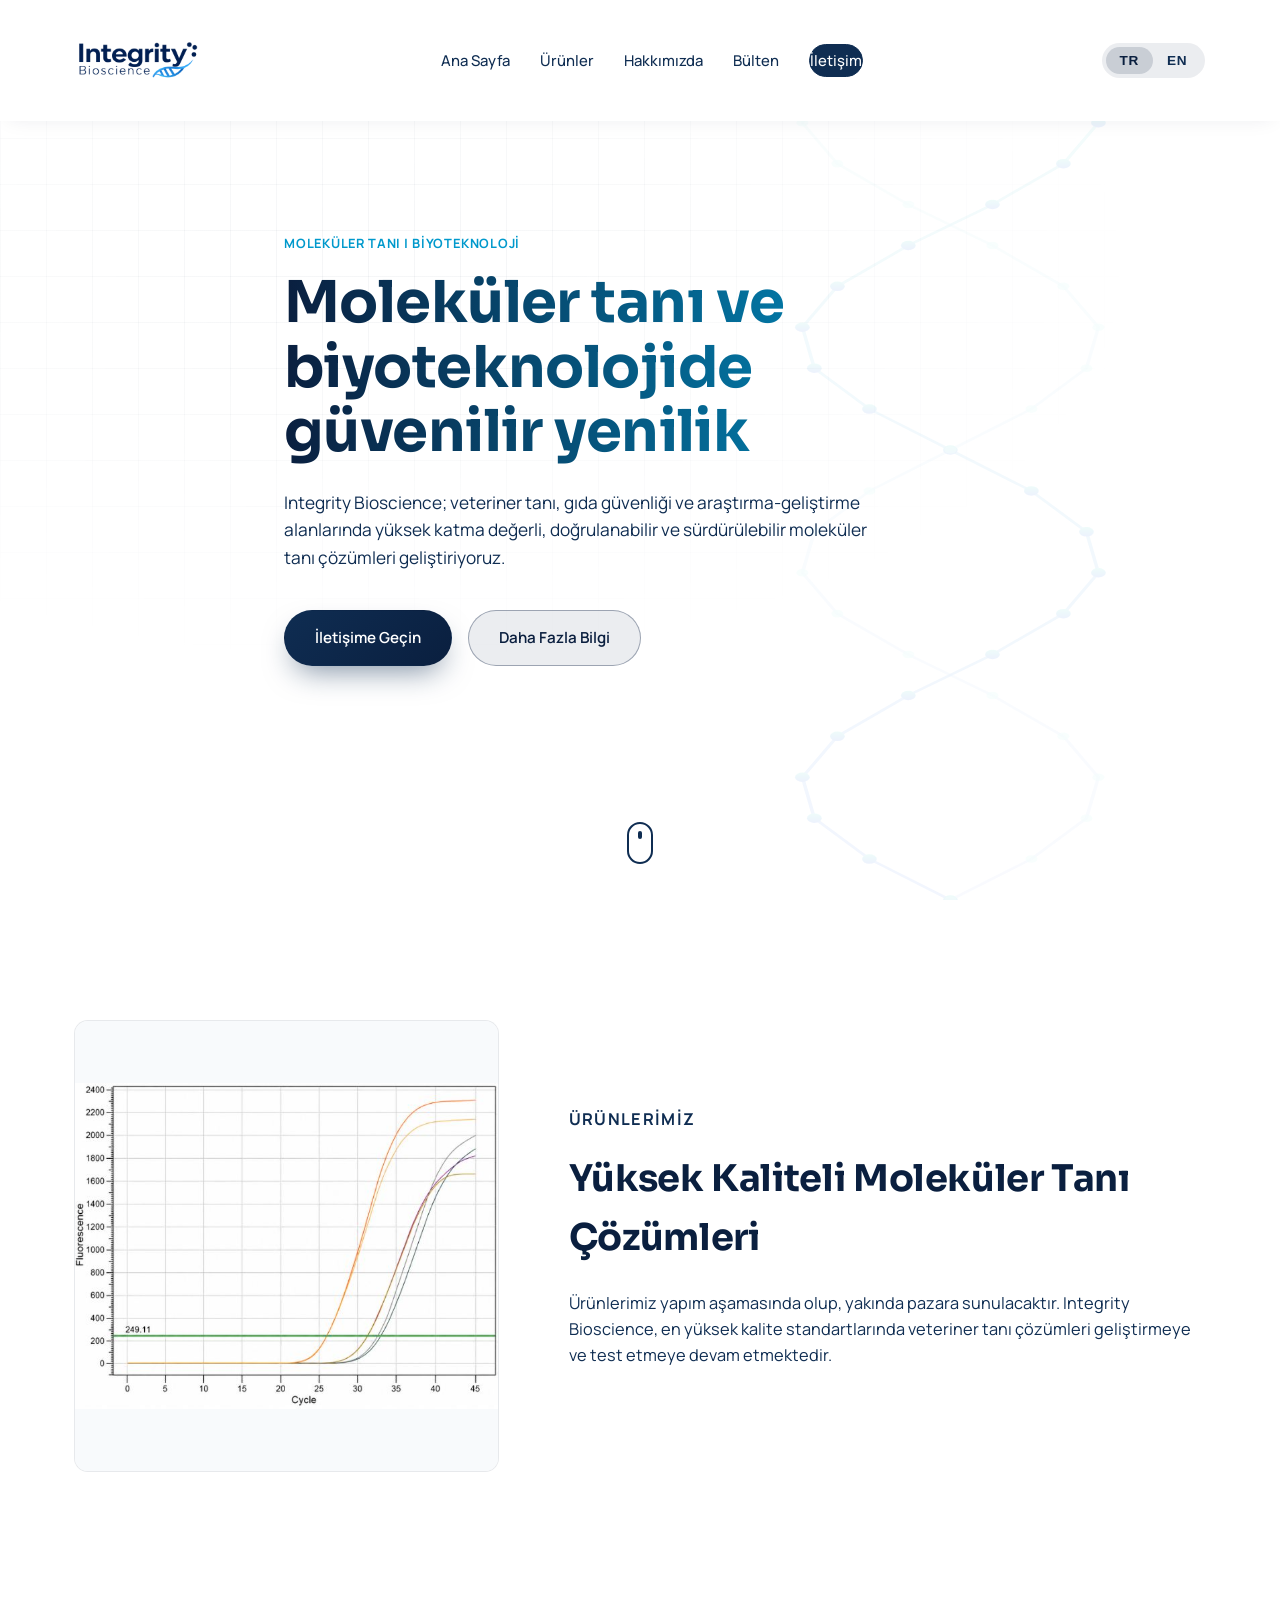
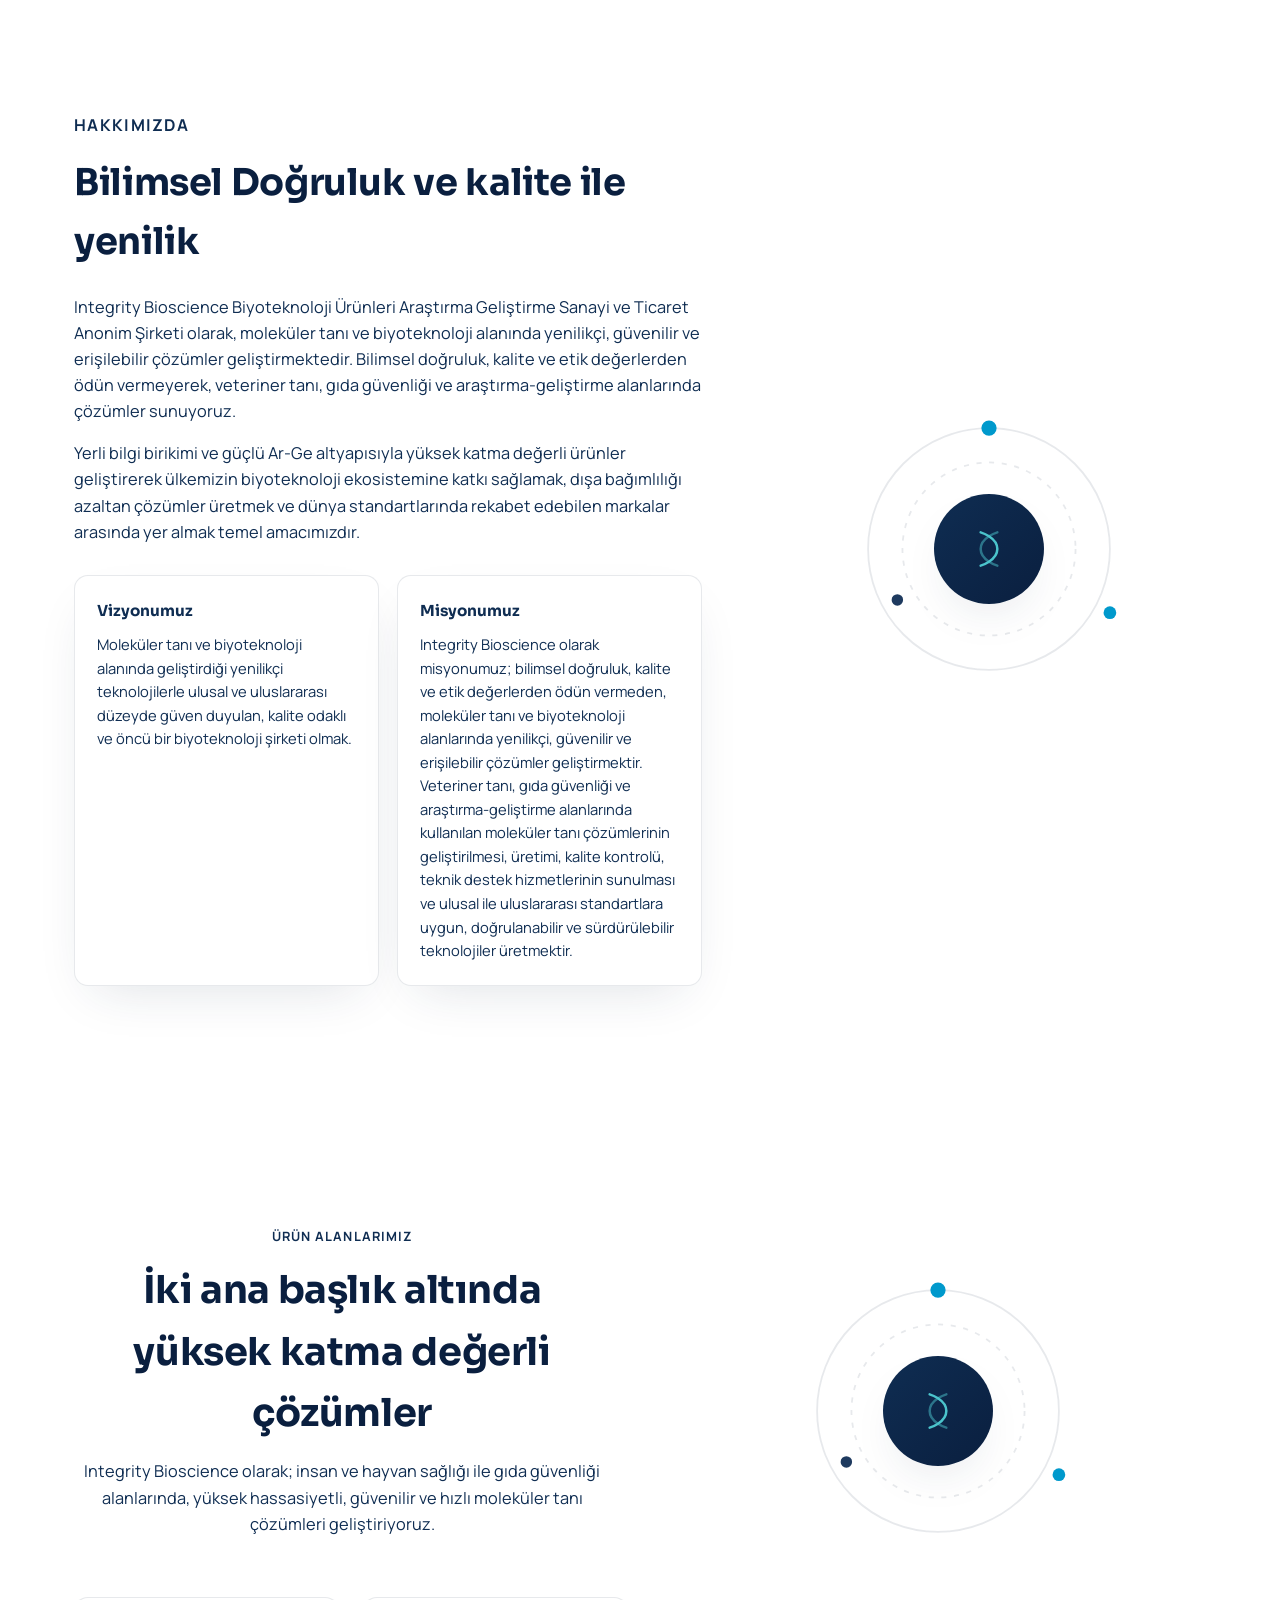
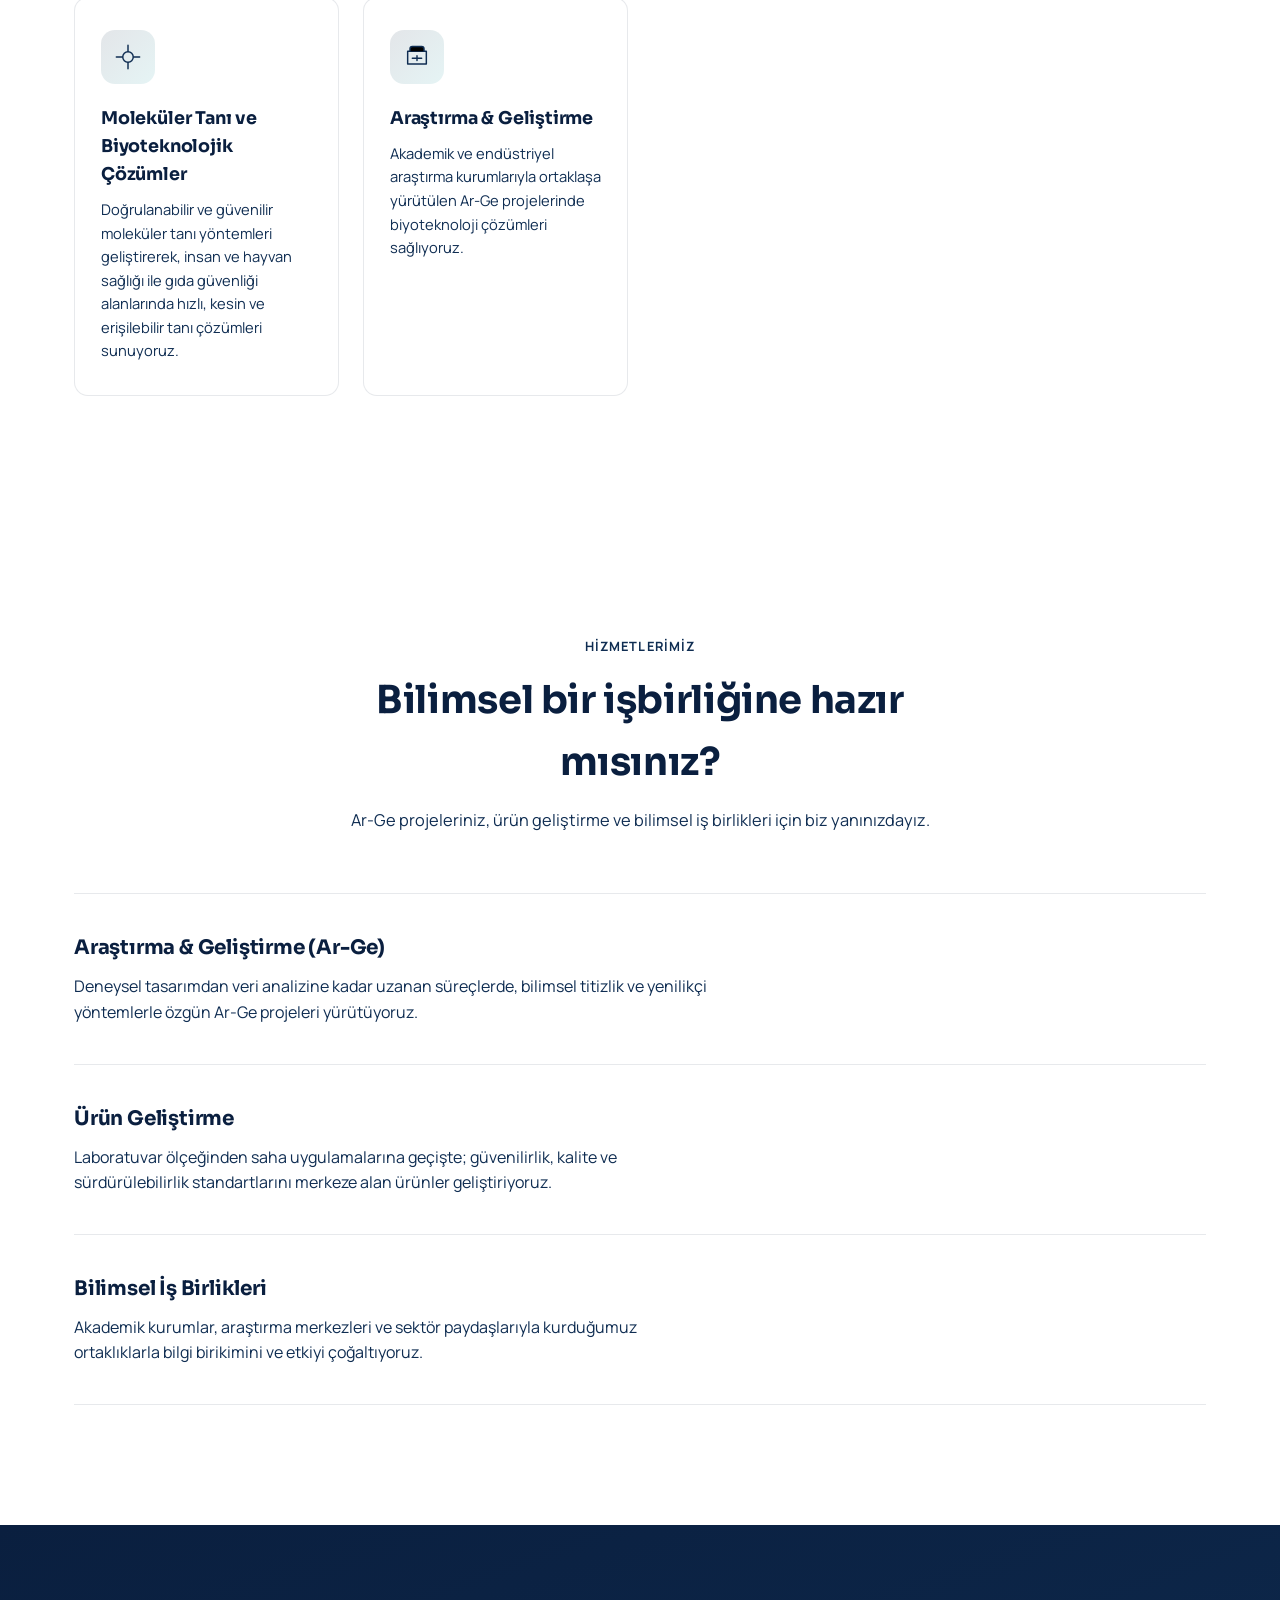
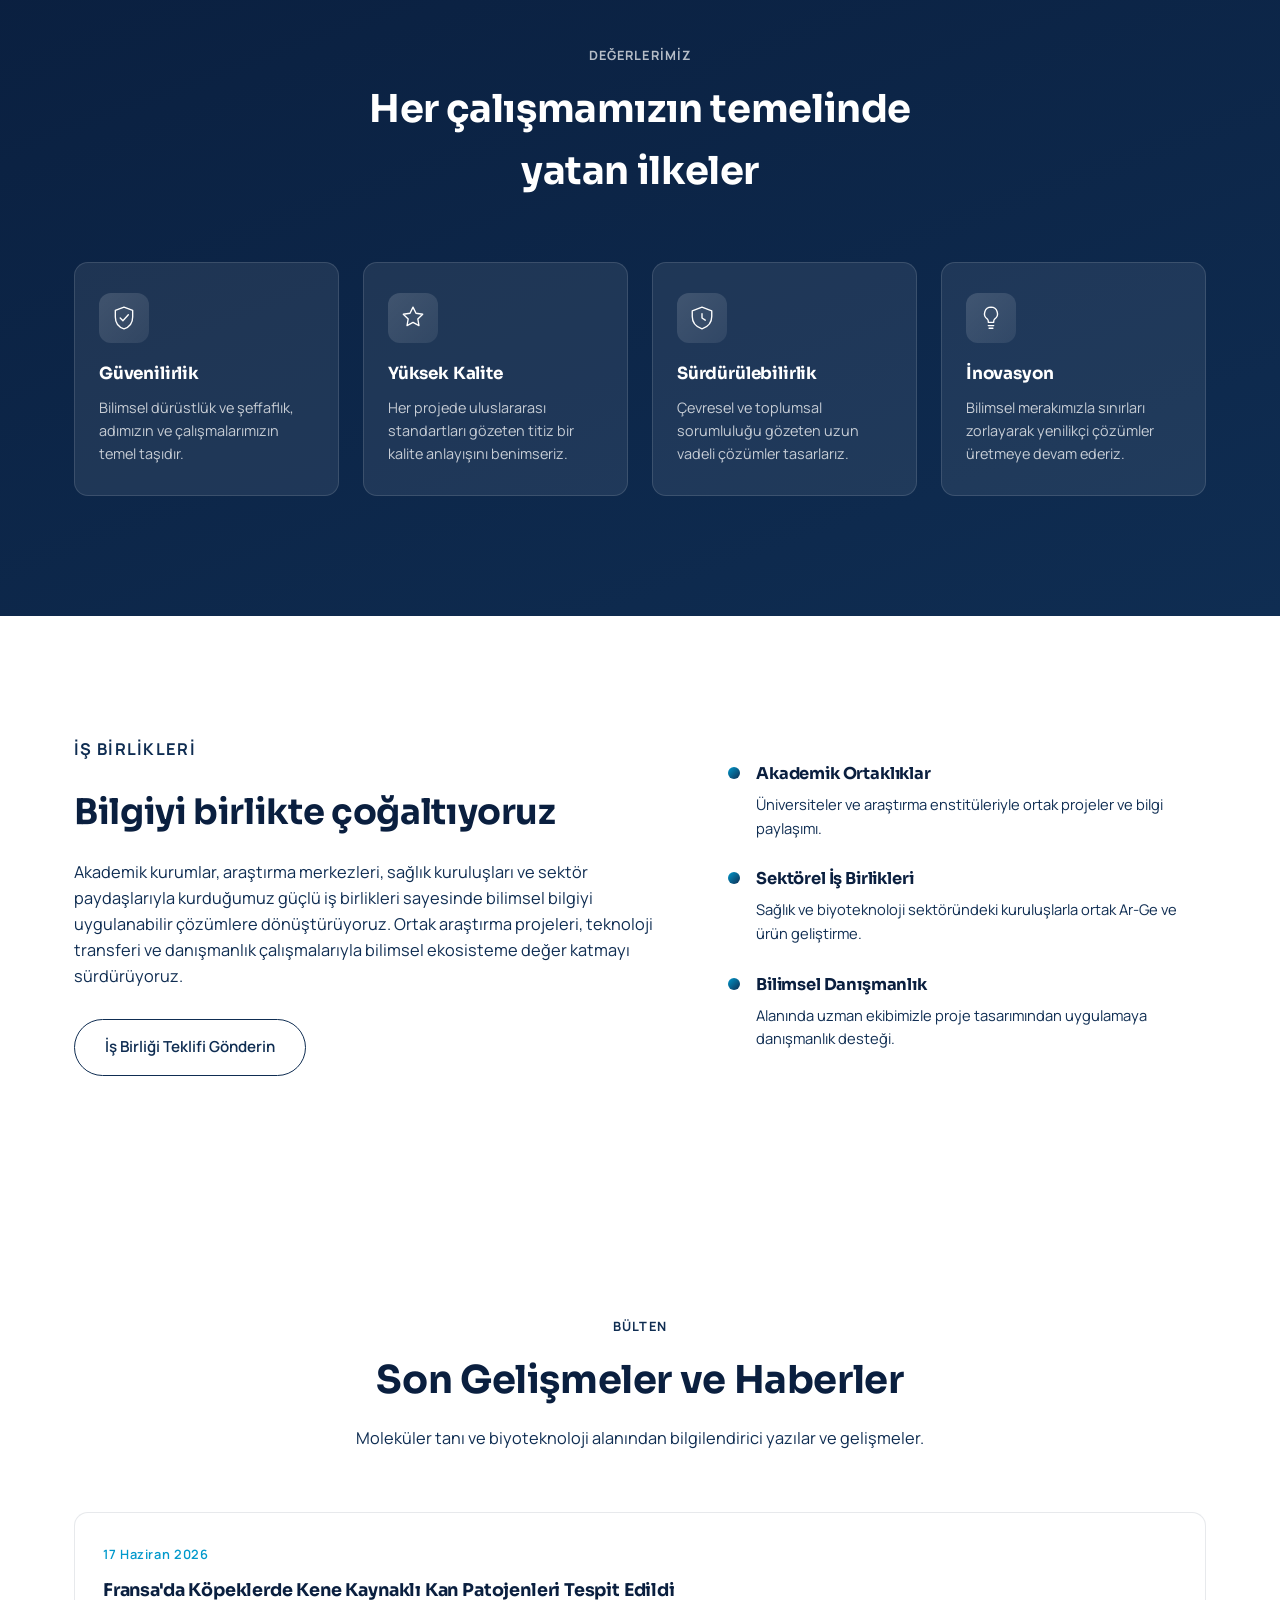
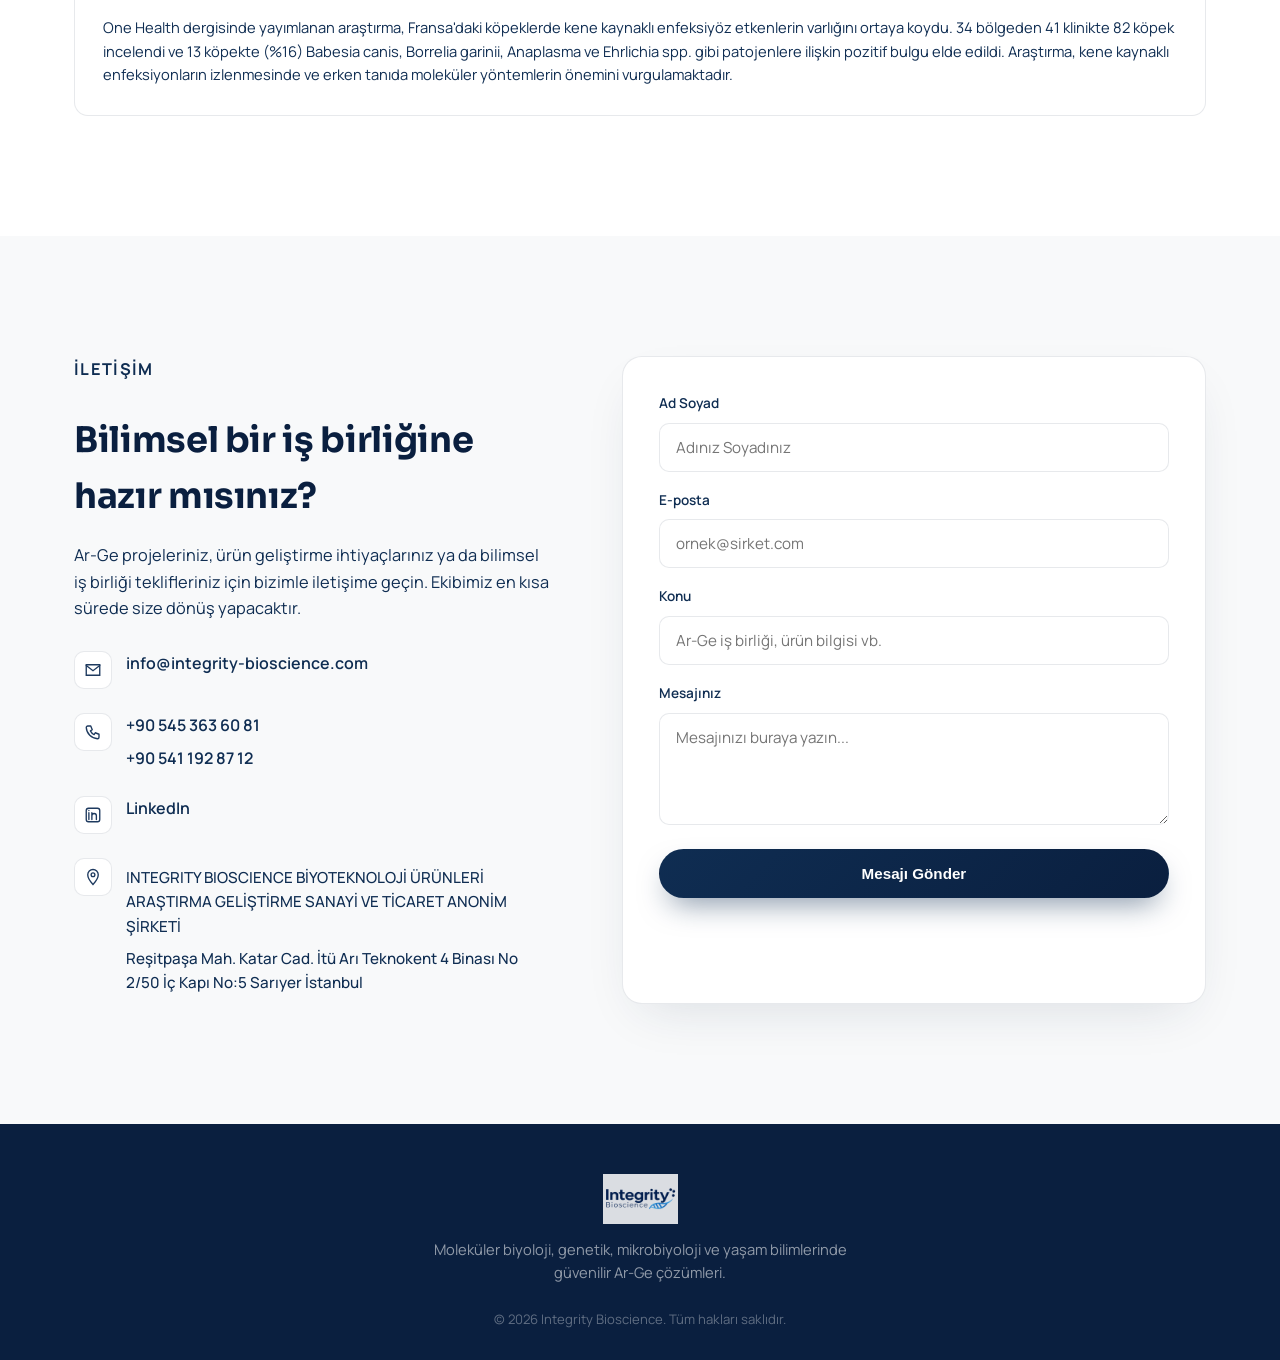
==== commit e1eb21ff: "Move LinkedIn link to contact list Co-Authored-By: Claude Sonnet 5.5 <noreply@anthropic.com> Claude-" ====
--- a/index.html
+++ b/index.html
@@ -16,7 +16,9 @@
 <script type="application/ld+json">
 {"@context":"https://schema.org","@type":"Organization","name":"Integrity Bioscience","legalName":"Integrity Bioscience Biyoteknoloji Ürünleri Araştırma Geliştirme Sanayi ve Ticaret Anonim Şirketi","url":"https://integrity-bioscience.com/","logo":"https://integrity-bioscience.com/assets/logo.png","email":"info@integrity-bioscience.com","sameAs":["https://www.linkedin.com/company/integrity-bioscience/"]}
 </script>
-<link rel="icon" href="assets/logo.png" type="image/png">
+<link rel="icon" href="assets/favicon-48.png" sizes="48x48" type="image/png">
+<link rel="icon" href="assets/favicon-192.png" sizes="192x192" type="image/png">
+<link rel="apple-touch-icon" href="assets/apple-touch-icon.png">
 <link rel="preconnect" href="https://fonts.googleapis.com">
 <link rel="preconnect" href="https://fonts.gstatic.com" crossorigin>
 <link href="https://fonts.googleapis.com/css2?family=Manrope:wght@400;500;600;700;800&family=Sora:wght@500;600;700;800&display=swap" rel="stylesheet">
@@ -383,6 +385,12 @@
           </li>
           <li>
             <span class="contact-icon" aria-hidden="true">
+              <svg viewBox="0 0 24 24" width="18" height="18"><path d="M6.5 9v9M6.5 6v.01M10.5 18V9m0 4a3 3 0 0 1 6 0v5" stroke="currentColor" stroke-width="1.8" fill="none" stroke-linecap="round" stroke-linejoin="round"/><rect x="3" y="3" width="18" height="18" rx="3" stroke="currentColor" stroke-width="1.8" fill="none"/></svg>
+            </span>
+            <a href="https://www.linkedin.com/company/integrity-bioscience/" target="_blank" rel="noopener noreferrer">LinkedIn</a>
+          </li>
+          <li>
+            <span class="contact-icon" aria-hidden="true">
               <svg viewBox="0 0 24 24" width="18" height="18"><path d="M12 22s7-7.5 7-13a7 7 0 1 0-14 0c0 5.5 7 13 7 13Z" stroke="currentColor" stroke-width="1.8" fill="none"/><circle cx="12" cy="9" r="2.5" stroke="currentColor" stroke-width="1.8" fill="none"/></svg>
             </span>
             <div class="contact-address">
@@ -432,7 +440,6 @@
       <img src="assets/logo.png" alt="Integrity Bioscience logosu" class="logo-img" width="1536" height="1024">
     </a>
     <p class="footer-tagline" data-tr="Moleküler biyoloji, genetik, mikrobiyoloji ve yaşam bilimlerinde güvenilir Ar-Ge çözümleri." data-en="Reliable R&D solutions in molecular biology, genetics, microbiology, and life sciences.">Moleküler biyoloji, genetik, mikrobiyoloji ve yaşam bilimlerinde güvenilir Ar-Ge çözümleri.</p>
-    <p class="footer-social"><a href="https://www.linkedin.com/company/integrity-bioscience/" target="_blank" rel="noopener noreferrer" aria-label="LinkedIn">LinkedIn</a></p>
     <p class="footer-copy"><span>&copy; <span id="year"></span> Integrity Bioscience.</span> <span data-tr="Tüm hakları saklıdır." data-en="All rights reserved.">Tüm hakları saklıdır.</span></p>
   </div>
 </footer>
--- a/css/style.css
+++ b/css/style.css
@@ -845,4 +845,3 @@
 .blog-cta { margin-top: 40px; padding: 20px 24px; border-radius: var(--radius-md); background: rgba(43,165,171,0.08); }
 .blog-cta a { color: var(--teal-400); font-weight: 600; }
 @media (max-width: 600px) { .newsletter-row { flex-direction: column; } }
-.footer-social a { color: inherit; font-weight: 600; text-decoration: underline; text-underline-offset: 3px; }
